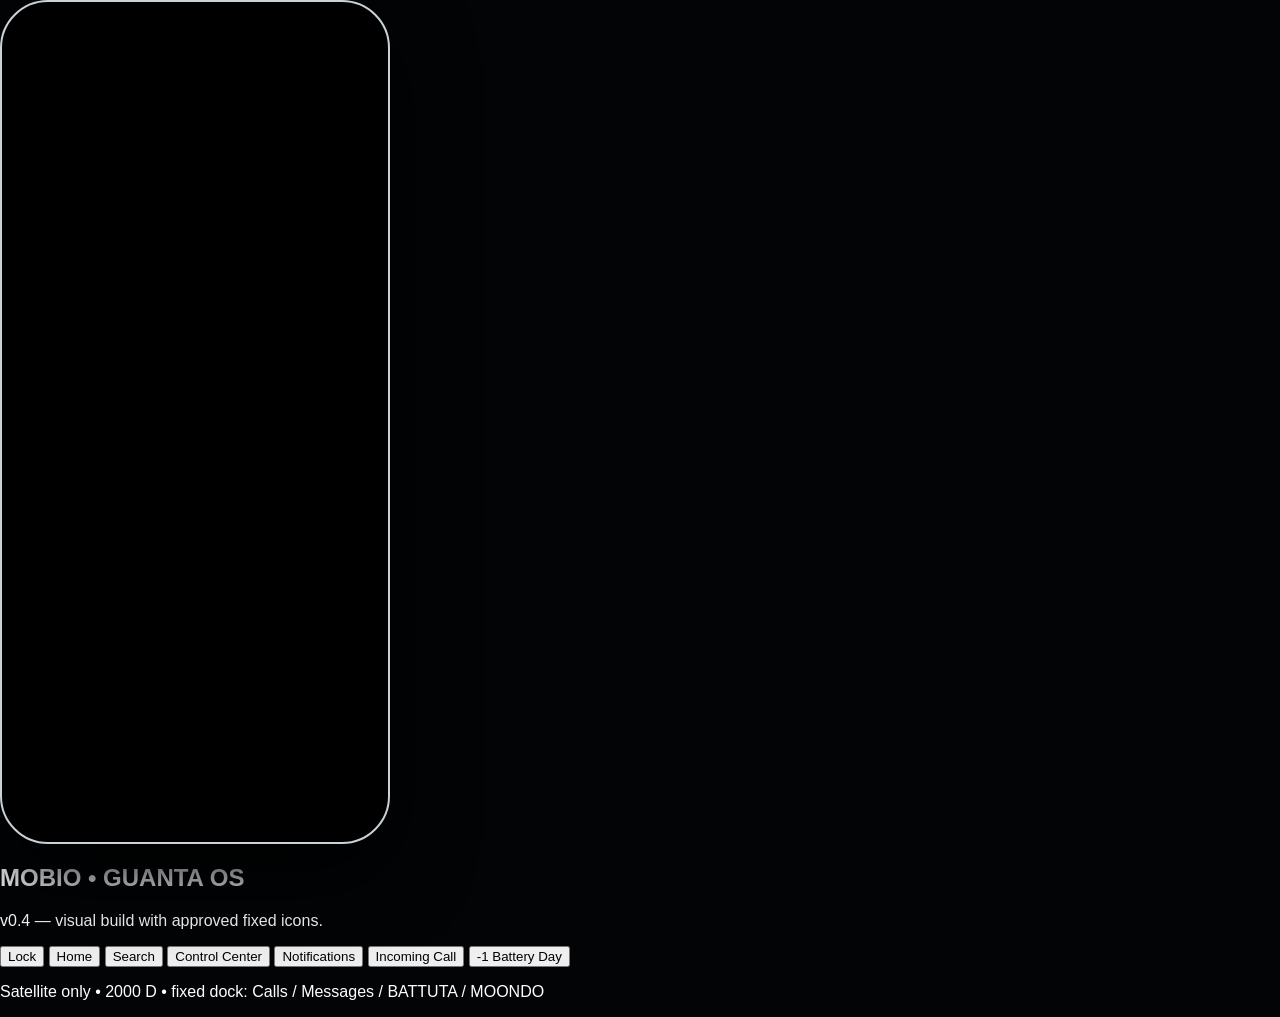
==== index.html @ 8e1b7276 "Add files via upload" ====
<!doctype html>
<html lang="en">
<head>
<meta charset="utf-8">
<meta name="viewport" content="width=device-width,initial-scale=1,viewport-fit=cover">
<title>MOBIO • GUANTA OS v0.4</title>
<style>*{box-sizing:border-box;-webkit-tap-highlight-color:transparent}
:root{--line:#394955;--panel:#0b1016;--text:#fff}
body{margin:0;background:#020406;color:var(--text);font-family:Arial,Helvetica,sans-serif;min-height:100vh}
.stage{min-height:100vh;display:flex;align-items:center;justify-content:center;gap:24px;padding:18px;flex-wrap:wrap}
.phone{width:390px;height:844px;position:relative;overflow:hidden;border-radius:48px;background:#000;border:2px solid #cad2d8;box-shadow:0 30px 80px #000}
.screen{position:absolute;inset:0;width:100%;height:100%;object-fit:cover;display:block}
.hit{position:absolute;border:0;background:transparent;z-index:4;cursor:pointer}
.call-overlay{display:none;position:absolute;inset:0;background:rgba(0,0,0,.72);backdrop-filter:blur(14px);z-index:20;align-items:center;justify-content:center;padding:24px}
.call-overlay.show{display:flex}
.call-card{width:100%;border:1px solid var(--line);border-radius:26px;background:#0b1016;padding:24px;text-align:center}
.small{font-size:13px;color:#9faebb}.actions{display:grid;grid-template-columns:1fr 1fr;gap:10px;margin-top:20px}
.actions button,.toolbar button{background:#121a22;color:white;border:1px solid #425461;border-radius:12px;padding:11px;font-weight:700}
.toolbar{width:300px;display:grid;gap:8px;background:#0a0f14;border:1px solid var(--line);padding:16px;border-radius:20px}
@media(max-width:760px){.stage{padding:0;background:#000}.phone{width:min(100vw,390px);height:min(216.41vw,844px);border:0;border-radius:0}.toolbar{width:min(100vw,390px);border-radius:0;border-left:0;border-right:0}.screen{object-fit:fill}}

.icon-grid{display:grid;grid-template-columns:repeat(4,1fr);gap:18px 10px;margin-top:18px}
.icon-app{border:0;background:transparent;color:#fff;display:flex;flex-direction:column;align-items:center;gap:7px;font-size:10px;font-weight:800;cursor:pointer}
.app-icon{width:52px;height:52px;object-fit:cover;border-radius:9px;display:block}
.dock button{display:flex;flex-direction:column;align-items:center;justify-content:center;gap:2px;padding:3px;font-size:9px}
.dock .app-icon{width:44px;height:44px}
.vyrsia-card{margin-top:50px;padding:18px;border:1px solid var(--line);border-radius:20px;background:rgba(9,14,20,.94)}
.vyrsia-card p{color:var(--muted);font-size:13px}.vyrsia-card strong{font-size:13px}
.lockbox{text-align:center;padding-top:190px}.brand{font-size:52px;font-weight:900}.time{font-size:40px;font-weight:900;margin:25px 0}
.app-head{display:flex;align-items:center;gap:14px;margin-bottom:18px}.app-head .app-icon{width:64px;height:64px}
.result{display:flex;align-items:center;gap:12px;width:100%;color:#fff;text-align:left}
.result .app-icon{width:38px;height:38px}
</style>
</head>
<body>
<div class="app-shell">
  <div>
    <div class="phone" id="phone">
      <div class="wallpaper"></div>
      <div class="status"><span id="statusLeft"></span><span id="statusRight"></span></div>
      <main id="content" class="content"></main>
      <div id="dock" class="dock"></div>
      <div id="overlay" class="overlay"></div>
      <div id="toast" class="toast"></div>
    </div>
  </div>
  <aside class="side">
    <h1>MOBIO • GUANTA OS</h1>
    <p>v0.4 — visual build with approved fixed icons.</p>
    <div class="controls">
      <button class="btn" data-nav="lock">Lock</button>
      <button class="btn" data-nav="home">Home</button>
      <button class="btn" data-nav="search">Search</button>
      <button class="btn" data-nav="control">Control Center</button>
      <button class="btn" data-nav="notifications">Notifications</button>
      <button class="btn" id="demoCall">Incoming Call</button>
      <button class="btn" id="batteryTick">-1 Battery Day</button>
    </div>
    <p>Satellite only • 2000 D • fixed dock: Calls / Messages / BATTUTA / MOONDO</p>
  </aside>
</div>
<script>const A={"moondo":"[data-uri]","switcher":"[data-uri]","battuta":"[data-uri]","home":"[data-uri]","camera":"[data-uri]","sendie":"[data-uri]","search":"[data-uri]","control":"[data-uri]","library":"[data-uri]","lock":"[data-uri]","magellan":"[data-uri]","calls":"[data-uri]","settings":"[data-uri]","messages":"[data-uri]","notifications":"[data-uri]","weather":"[data-uri]","album":"[data-uri]"};
let current="lock";
const screen=document.getElementById("screen");
const hs=document.getElementById("hotspots");
const overlay=document.getElementById("callOverlay");

function addHit(x,y,w,h,fn,label){
 const b=document.createElement("button");b.className="hit";b.style.left=x+"px";b.style.top=y+"px";
 b.style.width=w+"px";b.style.height=h+"px";b.setAttribute("aria-label",label||"");b.onclick=fn;hs.appendChild(b);
}
function show(name){
 current=name;screen.src=A[name];hs.innerHTML="";
 if(name==="lock"){
   addHit(35,650,320,160,()=>show("home"),"Unlock");
   addHit(285,0,105,85,()=>show("control"),"Control Center");
   addHit(0,0,105,85,()=>show("notifications"),"Notifications");
 }
 if(name==="home"){
   addHit(35,115,85,105,()=>show("settings"),"Contacts");
   addHit(125,115,85,105,()=>show("magellan"),"MAGELLAN");
   addHit(215,115,85,105,()=>show("sendie"),"SENDIE");
   addHit(300,115,80,105,()=>show("album"),"ALBUM");
   addHit(35,225,85,105,()=>show("weather"),"WEATHER");
   addHit(125,225,85,105,()=>show("camera"),"CAMERA");
   addHit(215,225,85,105,()=>show("settings"),"SETTINGS");
   addHit(35,720,75,95,()=>show("calls"),"Calls");
   addHit(115,720,75,95,()=>show("messages"),"Messages");
   addHit(195,720,75,95,()=>show("battuta"),"BATTUTA");
   addHit(275,720,80,95,()=>show("moondo"),"MOONDO");
   addHit(285,0,105,85,()=>show("control"),"Control Center");
   addHit(0,0,105,85,()=>show("notifications"),"Notifications");
 }
 if(["search","control","notifications","switcher","calls","messages","battuta","moondo","sendie","magellan","weather","album","camera","settings"].includes(name)){
   addHit(0,790,390,54,()=>show("home"),"Home");
 }
}
document.querySelectorAll("[data-go]").forEach(b=>b.onclick=()=>show(b.dataset.go));
document.getElementById("demoCall").onclick=()=>overlay.classList.add("show");
document.getElementById("decline").onclick=()=>overlay.classList.remove("show");
document.getElementById("accept").onclick=()=>overlay.classList.remove("show");

let sx=0,sy=0;
document.getElementById("phone").addEventListener("pointerdown",e=>{sx=e.clientX;sy=e.clientY});
document.getElementById("phone").addEventListener("pointerup",e=>{
 const dx=e.clientX-sx,dy=e.clientY-sy;
 if(sy<80&&dy>70){show(sx>195?"control":"notifications");return}
 if(dy<-90){show("home");return}
 if(sx<35&&dx>90){show("home");return}
});
show("lock");
</script>
</body></html>
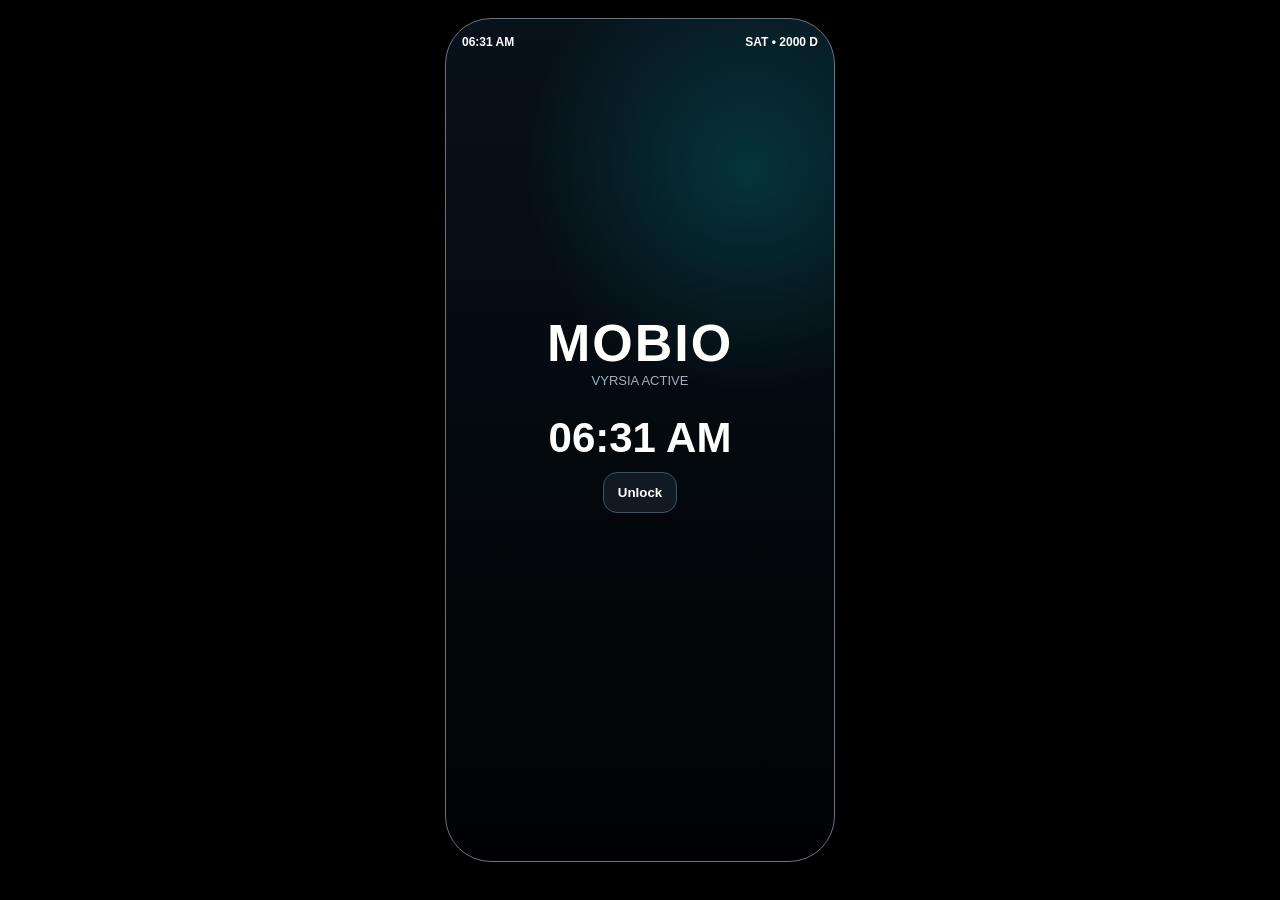
==== commit 9fabb15f: "Add files via upload" ====
--- a/index.html
+++ b/index.html
@@ -2,112 +2,274 @@
 <html lang="en">
 <head>
 <meta charset="utf-8">
-<meta name="viewport" content="width=device-width,initial-scale=1,viewport-fit=cover">
-<title>MOBIO • GUANTA OS v0.4</title>
-<style>*{box-sizing:border-box;-webkit-tap-highlight-color:transparent}
-:root{--line:#394955;--panel:#0b1016;--text:#fff}
-body{margin:0;background:#020406;color:var(--text);font-family:Arial,Helvetica,sans-serif;min-height:100vh}
-.stage{min-height:100vh;display:flex;align-items:center;justify-content:center;gap:24px;padding:18px;flex-wrap:wrap}
-.phone{width:390px;height:844px;position:relative;overflow:hidden;border-radius:48px;background:#000;border:2px solid #cad2d8;box-shadow:0 30px 80px #000}
-.screen{position:absolute;inset:0;width:100%;height:100%;object-fit:cover;display:block}
-.hit{position:absolute;border:0;background:transparent;z-index:4;cursor:pointer}
-.call-overlay{display:none;position:absolute;inset:0;background:rgba(0,0,0,.72);backdrop-filter:blur(14px);z-index:20;align-items:center;justify-content:center;padding:24px}
-.call-overlay.show{display:flex}
-.call-card{width:100%;border:1px solid var(--line);border-radius:26px;background:#0b1016;padding:24px;text-align:center}
-.small{font-size:13px;color:#9faebb}.actions{display:grid;grid-template-columns:1fr 1fr;gap:10px;margin-top:20px}
-.actions button,.toolbar button{background:#121a22;color:white;border:1px solid #425461;border-radius:12px;padding:11px;font-weight:700}
-.toolbar{width:300px;display:grid;gap:8px;background:#0a0f14;border:1px solid var(--line);padding:16px;border-radius:20px}
-@media(max-width:760px){.stage{padding:0;background:#000}.phone{width:min(100vw,390px);height:min(216.41vw,844px);border:0;border-radius:0}.toolbar{width:min(100vw,390px);border-radius:0;border-left:0;border-right:0}.screen{object-fit:fill}}
-
-.icon-grid{display:grid;grid-template-columns:repeat(4,1fr);gap:18px 10px;margin-top:18px}
-.icon-app{border:0;background:transparent;color:#fff;display:flex;flex-direction:column;align-items:center;gap:7px;font-size:10px;font-weight:800;cursor:pointer}
-.app-icon{width:52px;height:52px;object-fit:cover;border-radius:9px;display:block}
-.dock button{display:flex;flex-direction:column;align-items:center;justify-content:center;gap:2px;padding:3px;font-size:9px}
-.dock .app-icon{width:44px;height:44px}
-.vyrsia-card{margin-top:50px;padding:18px;border:1px solid var(--line);border-radius:20px;background:rgba(9,14,20,.94)}
-.vyrsia-card p{color:var(--muted);font-size:13px}.vyrsia-card strong{font-size:13px}
-.lockbox{text-align:center;padding-top:190px}.brand{font-size:52px;font-weight:900}.time{font-size:40px;font-weight:900;margin:25px 0}
-.app-head{display:flex;align-items:center;gap:14px;margin-bottom:18px}.app-head .app-icon{width:64px;height:64px}
-.result{display:flex;align-items:center;gap:12px;width:100%;color:#fff;text-align:left}
-.result .app-icon{width:38px;height:38px}
+<meta name="viewport" content="width=device-width, initial-scale=1, viewport-fit=cover">
+<title>MOBIO • GUANTA OS v0.4.1</title>
+<style>
+:root {
+  --bg:#03070b;
+  --panel:rgba(10,15,21,.90);
+  --line:#334652;
+  --text:#fff;
+  --muted:#9fb1bd;
+  --accent:#00dceb;
+}
+* { box-sizing:border-box; -webkit-tap-highlight-color:transparent; }
+html,body { margin:0; min-height:100%; background:#000; color:var(--text); font-family:Arial,Helvetica,sans-serif; }
+body { display:flex; justify-content:center; align-items:flex-start; padding:18px; }
+
+.phone {
+  width:390px;
+  height:844px;
+  max-width:100vw;
+  position:relative;
+  overflow:hidden;
+  border-radius:46px;
+  border:1px solid #657581;
+  background:
+    radial-gradient(circle at 78% 18%, rgba(0,220,235,.18), transparent 30%),
+    linear-gradient(180deg,#08121a 0%,#03070b 62%,#010203 100%);
+  box-shadow:0 26px 70px rgba(0,0,0,.68);
+}
+.status {
+  position:absolute; z-index:10; top:0; left:0; right:0; height:46px;
+  display:flex; align-items:center; justify-content:space-between;
+  padding:0 16px; font-size:12px; font-weight:800;
+}
+.content {
+  position:absolute; z-index:2; top:46px; left:0; right:0; bottom:92px;
+  overflow:auto; padding:18px 18px 26px;
+}
+.header h1 { margin:0; font-size:26px; }
+.header p { margin:6px 0 18px; color:var(--muted); font-size:13px; }
+.grid {
+  display:grid; grid-template-columns:repeat(4,1fr); gap:20px 10px; align-items:start;
+}
+.app {
+  border:0; background:transparent; color:white; padding:0; cursor:pointer;
+  display:flex; flex-direction:column; align-items:center; gap:7px;
+  font-size:10px; font-weight:700;
+}
+.app img, .appicon {
+  width:56px; height:56px; border-radius:12px; display:block; object-fit:cover;
+  box-shadow:0 5px 16px rgba(0,0,0,.35);
+}
+.vyrsia {
+  margin-top:54px; background:var(--panel); border:1px solid var(--line);
+  border-radius:22px; padding:18px;
+}
+.vyrsia .title { font-size:22px; font-weight:900; }
+.vyrsia p { margin:7px 0; color:var(--muted); font-size:13px; }
+.vyrsia strong { font-size:13px; }
+
+.dock {
+  position:absolute; z-index:9; left:18px; right:18px; bottom:18px; height:70px;
+  display:grid; grid-template-columns:repeat(4,1fr); gap:8px; padding:8px;
+  background:rgba(7,11,15,.92); border:1px solid var(--line); border-radius:22px;
+  backdrop-filter:blur(16px);
+}
+.dock button {
+  border:0; background:transparent; color:white; display:flex; flex-direction:column;
+  align-items:center; justify-content:center; gap:2px; font-size:9px; font-weight:700;
+}
+.dock img { width:44px; height:44px; border-radius:10px; object-fit:cover; }
+
+.card {
+  background:var(--panel); border:1px solid var(--line); border-radius:20px; padding:18px; margin-bottom:14px;
+}
+.titlebar {
+  display:flex; align-items:center; gap:14px; margin-bottom:18px;
+}
+.titlebar img { width:64px; height:64px; border-radius:14px; }
+.titlebar h2 { margin:0; font-size:28px; }
+.note { color:var(--muted); font-size:13px; line-height:1.45; }
+.btn {
+  border:1px solid #40525f; background:#111922; color:white; border-radius:14px;
+  padding:12px 14px; font-weight:800; cursor:pointer;
+}
+.full { width:100%; }
+
+.search {
+  width:100%; border:1px solid var(--line); background:#0b1219; color:white;
+  border-radius:14px; padding:13px 14px; font-size:15px; outline:none;
+}
+.results { margin-top:12px; }
+.result {
+  width:100%; display:flex; align-items:center; gap:12px; padding:10px 12px;
+  border:1px solid var(--line); background:var(--panel); color:white; border-radius:14px; margin-bottom:8px;
+}
+.result img { width:38px; height:38px; border-radius:9px; }
+
+.overlay {
+  display:none; position:absolute; z-index:30; inset:0; background:rgba(0,0,0,.72);
+  backdrop-filter:blur(16px); align-items:center; justify-content:center; padding:24px;
+}
+.overlay.show { display:flex; }
+.callbox {
+  width:100%; background:#0a1016; border:1px solid var(--line); border-radius:26px; padding:24px; text-align:center;
+}
+.callbox h3 { font-size:28px; margin:10px 0 6px; }
+.actions { display:grid; grid-template-columns:1fr 1fr; gap:10px; margin-top:20px; }
+
+.lock {
+  height:100%; display:flex; align-items:center; justify-content:center; text-align:center;
+}
+.lock .brand { font-size:52px; font-weight:900; letter-spacing:2px; }
+.lock .clock { font-size:42px; font-weight:900; margin:26px 0 10px; }
+.lock .sub { color:var(--muted); font-size:13px; margin-bottom:20px; }
+
+@media (max-width:430px) {
+  body { padding:0; }
+  .phone { width:100vw; height:100vh; border-radius:0; border:0; }
+}
 </style>
 </head>
 <body>
-<div class="app-shell">
-  <div>
-    <div class="phone" id="phone">
-      <div class="wallpaper"></div>
-      <div class="status"><span id="statusLeft"></span><span id="statusRight"></span></div>
-      <main id="content" class="content"></main>
-      <div id="dock" class="dock"></div>
-      <div id="overlay" class="overlay"></div>
-      <div id="toast" class="toast"></div>
+<div class="phone" id="phone">
+  <div class="status"><span id="time"></span><span id="sys">SAT • 2000 D</span></div>
+  <main class="content" id="content"></main>
+  <div class="dock" id="dock"></div>
+  <div class="overlay" id="overlay"></div>
+</div>
+
+<script>
+const ICONS={"Contacts":"[data-uri]","MAGELLAN":"[data-uri]","SENDIE":"[data-uri]","ALBUM":"[data-uri]","WEATHER":"[data-uri]","CAMERA":"[data-uri]","Settings":"[data-uri]","Calls":"[data-uri]","Messages":"[data-uri]","BATTUTA":"[data-uri]","MOONDO":"[data-uri]"};
+
+const state={
+  screen:'lock',
+  batteryDays:2000,
+  quiet:false,
+  flashlight:false,
+  notifications:[
+    {app:'Messages',title:'New message',body:'GUANTA OS test notification'},
+    {app:'MOONDO',title:'Page ready',body:'MOONDO finished loading a page'},
+    {app:'WEATHER',title:'Forecast updated',body:'Weather data refreshed'}
+  ]
+};
+
+const topApps=['Contacts','MAGELLAN','SENDIE','ALBUM','WEATHER','CAMERA','Settings'];
+const dockApps=['Calls','Messages','BATTUTA','MOONDO'];
+
+const content=document.getElementById('content');
+const dock=document.getElementById('dock');
+const overlay=document.getElementById('overlay');
+const timeEl=document.getElementById('time');
+const sysEl=document.getElementById('sys');
+const phone=document.getElementById('phone');
+
+function tickStatus(){
+  const d=new Date();
+  timeEl.textContent=d.toLocaleTimeString([],{hour:'2-digit',minute:'2-digit'});
+  sysEl.textContent=`SAT • ${state.batteryDays} D`;
+}
+function icon(name,cls='appicon') {
+  return ICONS[name] ? `<img class="${cls}" src="${ICONS[name]}" alt="${name}">` : '';
+}
+function renderDock() {
+  dock.style.display='grid';
+  dock.innerHTML=dockApps.map(a=>`<button data-dock="${a}">${icon(a)}<span>${a}</span></button>`).join('');
+  dock.querySelectorAll('[data-dock]').forEach(b=>b.onclick=()=>openApp(b.dataset.dock));
+}
+function renderLock() {
+  state.screen='lock';
+  dock.style.display='none';
+  content.innerHTML=`<div class="lock">
+    <div>
+      <div class="brand">MOBIO</div>
+      <div class="sub">VYRSIA ACTIVE</div>
+      <div class="clock">${new Date().toLocaleTimeString([],{hour:'2-digit',minute:'2-digit'})}</div>
+      <button class="btn" id="unlock">Unlock</button>
     </div>
+  </div>`;
+  document.getElementById('unlock').onclick=renderHome;
+}
+function renderHome() {
+  state.screen='home';
+  content.innerHTML=`<div class="header">
+    <h1>GUANTA OS</h1>
+    <p>VYRSIA • Satellite link active</p>
   </div>
-  <aside class="side">
-    <h1>MOBIO • GUANTA OS</h1>
-    <p>v0.4 — visual build with approved fixed icons.</p>
-    <div class="controls">
-      <button class="btn" data-nav="lock">Lock</button>
-      <button class="btn" data-nav="home">Home</button>
-      <button class="btn" data-nav="search">Search</button>
-      <button class="btn" data-nav="control">Control Center</button>
-      <button class="btn" data-nav="notifications">Notifications</button>
-      <button class="btn" id="demoCall">Incoming Call</button>
-      <button class="btn" id="batteryTick">-1 Battery Day</button>
-    </div>
-    <p>Satellite only • 2000 D • fixed dock: Calls / Messages / BATTUTA / MOONDO</p>
-  </aside>
-</div>
-<script>const A={"moondo":"[data-uri]","switcher":"[data-uri]","battuta":"[data-uri]","home":"[data-uri]","camera":"[data-uri]","sendie":"[data-uri]","search":"[data-uri]","control":"[data-uri]","library":"[data-uri]","lock":"[data-uri]","magellan":"[data-uri]","calls":"[data-uri]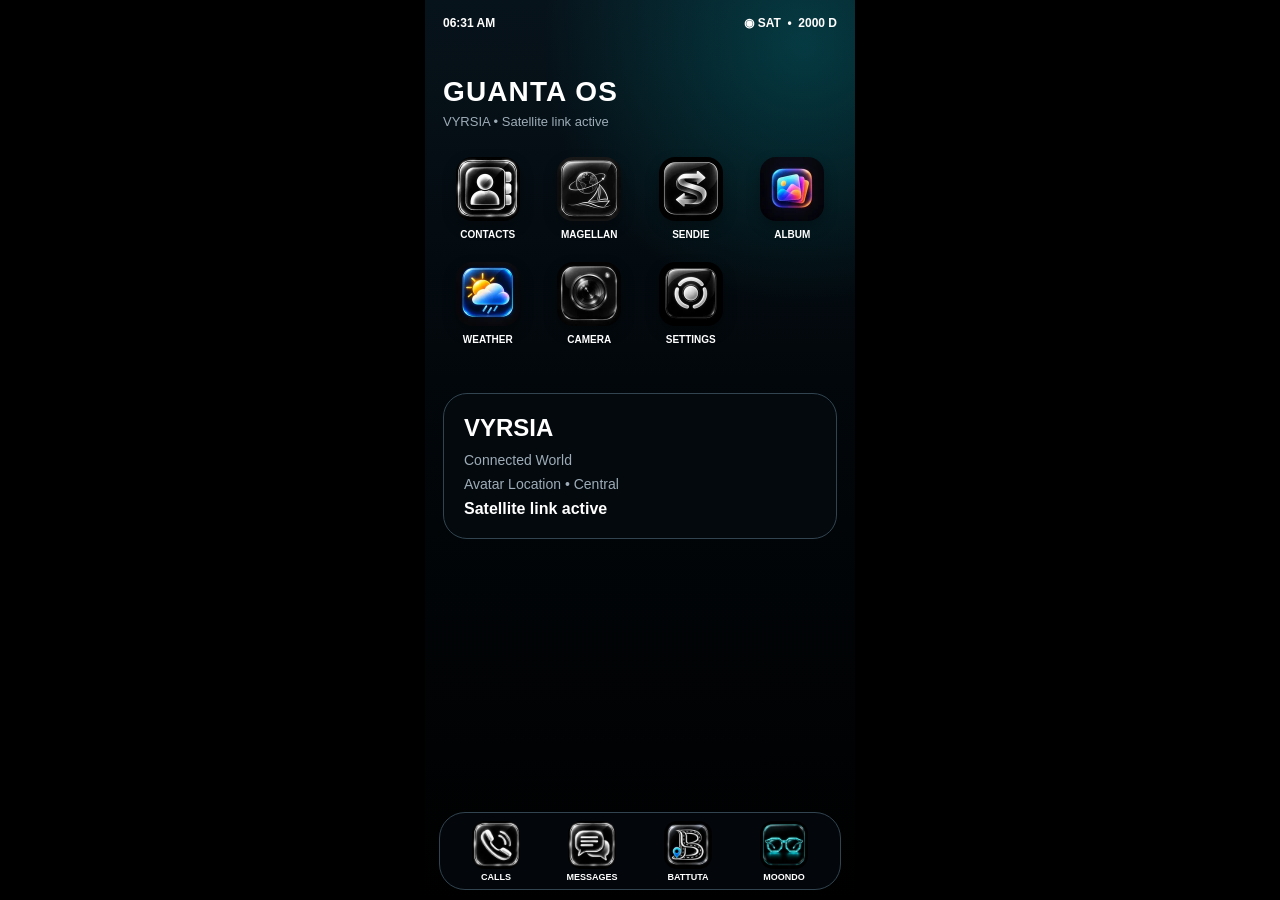
==== commit 5c1974b5: "Add files via upload" ====
--- a/index.html
+++ b/index.html
@@ -2,274 +2,93 @@
 <html lang="en">
 <head>
 <meta charset="utf-8">
-<meta name="viewport" content="width=device-width, initial-scale=1, viewport-fit=cover">
-<title>MOBIO • GUANTA OS v0.4.1</title>
+<meta name="viewport" content="width=device-width,initial-scale=1,viewport-fit=cover">
+<title>MOBIO • GUANTA OS v0.5</title>
 <style>
-:root {
-  --bg:#03070b;
-  --panel:rgba(10,15,21,.90);
-  --line:#334652;
-  --text:#fff;
-  --muted:#9fb1bd;
-  --accent:#00dceb;
-}
-* { box-sizing:border-box; -webkit-tap-highlight-color:transparent; }
-html,body { margin:0; min-height:100%; background:#000; color:var(--text); font-family:Arial,Helvetica,sans-serif; }
-body { display:flex; justify-content:center; align-items:flex-start; padding:18px; }
-
-.phone {
-  width:390px;
-  height:844px;
-  max-width:100vw;
-  position:relative;
-  overflow:hidden;
-  border-radius:46px;
-  border:1px solid #657581;
-  background:
-    radial-gradient(circle at 78% 18%, rgba(0,220,235,.18), transparent 30%),
-    linear-gradient(180deg,#08121a 0%,#03070b 62%,#010203 100%);
-  box-shadow:0 26px 70px rgba(0,0,0,.68);
-}
-.status {
-  position:absolute; z-index:10; top:0; left:0; right:0; height:46px;
-  display:flex; align-items:center; justify-content:space-between;
-  padding:0 16px; font-size:12px; font-weight:800;
-}
-.content {
-  position:absolute; z-index:2; top:46px; left:0; right:0; bottom:92px;
-  overflow:auto; padding:18px 18px 26px;
-}
-.header h1 { margin:0; font-size:26px; }
-.header p { margin:6px 0 18px; color:var(--muted); font-size:13px; }
-.grid {
-  display:grid; grid-template-columns:repeat(4,1fr); gap:20px 10px; align-items:start;
-}
-.app {
-  border:0; background:transparent; color:white; padding:0; cursor:pointer;
-  display:flex; flex-direction:column; align-items:center; gap:7px;
-  font-size:10px; font-weight:700;
-}
-.app img, .appicon {
-  width:56px; height:56px; border-radius:12px; display:block; object-fit:cover;
-  box-shadow:0 5px 16px rgba(0,0,0,.35);
-}
-.vyrsia {
-  margin-top:54px; background:var(--panel); border:1px solid var(--line);
-  border-radius:22px; padding:18px;
-}
-.vyrsia .title { font-size:22px; font-weight:900; }
-.vyrsia p { margin:7px 0; color:var(--muted); font-size:13px; }
-.vyrsia strong { font-size:13px; }
-
-.dock {
-  position:absolute; z-index:9; left:18px; right:18px; bottom:18px; height:70px;
-  display:grid; grid-template-columns:repeat(4,1fr); gap:8px; padding:8px;
-  background:rgba(7,11,15,.92); border:1px solid var(--line); border-radius:22px;
-  backdrop-filter:blur(16px);
-}
-.dock button {
-  border:0; background:transparent; color:white; display:flex; flex-direction:column;
-  align-items:center; justify-content:center; gap:2px; font-size:9px; font-weight:700;
-}
-.dock img { width:44px; height:44px; border-radius:10px; object-fit:cover; }
-
-.card {
-  background:var(--panel); border:1px solid var(--line); border-radius:20px; padding:18px; margin-bottom:14px;
-}
-.titlebar {
-  display:flex; align-items:center; gap:14px; margin-bottom:18px;
-}
-.titlebar img { width:64px; height:64px; border-radius:14px; }
-.titlebar h2 { margin:0; font-size:28px; }
-.note { color:var(--muted); font-size:13px; line-height:1.45; }
-.btn {
-  border:1px solid #40525f; background:#111922; color:white; border-radius:14px;
-  padding:12px 14px; font-weight:800; cursor:pointer;
-}
-.full { width:100%; }
-
-.search {
-  width:100%; border:1px solid var(--line); background:#0b1219; color:white;
-  border-radius:14px; padding:13px 14px; font-size:15px; outline:none;
-}
-.results { margin-top:12px; }
-.result {
-  width:100%; display:flex; align-items:center; gap:12px; padding:10px 12px;
-  border:1px solid var(--line); background:var(--panel); color:white; border-radius:14px; margin-bottom:8px;
-}
-.result img { width:38px; height:38px; border-radius:9px; }
-
-.overlay {
-  display:none; position:absolute; z-index:30; inset:0; background:rgba(0,0,0,.72);
-  backdrop-filter:blur(16px); align-items:center; justify-content:center; padding:24px;
-}
-.overlay.show { display:flex; }
-.callbox {
-  width:100%; background:#0a1016; border:1px solid var(--line); border-radius:26px; padding:24px; text-align:center;
-}
-.callbox h3 { font-size:28px; margin:10px 0 6px; }
-.actions { display:grid; grid-template-columns:1fr 1fr; gap:10px; margin-top:20px; }
-
-.lock {
-  height:100%; display:flex; align-items:center; justify-content:center; text-align:center;
-}
-.lock .brand { font-size:52px; font-weight:900; letter-spacing:2px; }
-.lock .clock { font-size:42px; font-weight:900; margin:26px 0 10px; }
-.lock .sub { color:var(--muted); font-size:13px; margin-bottom:20px; }
-
-@media (max-width:430px) {
-  body { padding:0; }
-  .phone { width:100vw; height:100vh; border-radius:0; border:0; }
-}
+:root{--bg:#03070a;--panel:#081019;--line:#314450;--muted:#9dacb7;--cyan:#12d9e7}
+*{box-sizing:border-box;-webkit-tap-highlight-color:transparent}
+html,body{margin:0;background:#000;color:#fff;font-family:Arial,Helvetica,sans-serif;min-height:100%}
+body{display:flex;justify-content:center;align-items:flex-start;padding:0}
+.phone{position:relative;width:100vw;max-width:430px;min-height:100vh;background:
+radial-gradient(circle at 88% 5%,rgba(0,220,230,.20),transparent 28%),
+linear-gradient(180deg,#07131b 0%,#02070b 42%,#000 100%);overflow:hidden}
+.status{height:46px;display:flex;align-items:center;justify-content:space-between;padding:0 18px;font-size:12px;font-weight:800}
+.page{padding:16px 18px 112px;min-height:calc(100vh - 46px)}
+h1{font-size:28px;letter-spacing:.04em;margin:14px 0 6px} .sub{color:var(--muted);font-size:13px}
+.grid{display:grid;grid-template-columns:repeat(4,1fr);gap:22px 12px;margin-top:28px}
+.app{border:0;background:transparent;color:#fff;padding:0;display:flex;flex-direction:column;align-items:center;gap:8px;font-weight:800;font-size:10px}
+.icon{width:64px;height:64px;border-radius:16px;overflow:hidden;display:block;box-shadow:0 6px 14px rgba(0,0,0,.28)}
+.icon img{width:100%;height:100%;display:block;object-fit:cover}
+.card{margin-top:48px;border:1px solid var(--line);background:rgba(5,10,15,.82);border-radius:24px;padding:20px}
+.card h2{margin:0 0 10px;font-size:24px} .card p{color:var(--muted);margin:8px 0;font-size:14px}
+.dock{position:fixed;left:50%;transform:translateX(-50%);bottom:10px;width:calc(min(430px,100vw) - 28px);height:78px;border:1px solid var(--line);border-radius:26px;background:rgba(4,8,12,.94);backdrop-filter:blur(18px);display:grid;grid-template-columns:repeat(4,1fr);padding:7px 8px;z-index:20}
+.dock button{border:0;background:transparent;color:#fff;font-size:9px;font-weight:700;display:flex;flex-direction:column;align-items:center;justify-content:center;gap:3px}
+.dock .icon{width:48px;height:48px;border-radius:13px;box-shadow:none}
+.appview{padding-top:10px} .apphead{display:flex;align-items:center;gap:14px;margin-bottom:18px} .apphead .icon{width:70px;height:70px;border-radius:18px}
+.panel{border:1px solid var(--line);border-radius:22px;background:rgba(5,10,15,.88);padding:18px;margin-top:12px}
+.btn{width:100%;padding:13px;border-radius:14px;border:1px solid #425765;background:#101820;color:#fff;font-weight:800;margin-top:12px}
+.search{width:100%;padding:13px 14px;border-radius:14px;border:1px solid var(--line);background:#0a1218;color:#fff;font-size:15px;margin-top:18px}
+.result{width:100%;display:flex;align-items:center;gap:12px;border:1px solid var(--line);background:#091017;color:#fff;border-radius:15px;padding:10px;margin-top:8px}
+.result .icon{width:40px;height:40px;border-radius:10px}
+.overlay{display:none;position:fixed;inset:0;z-index:40;background:rgba(0,0,0,.72);backdrop-filter:blur(15px);align-items:center;justify-content:center;padding:24px}
+.overlay.show{display:flex} .call{width:min(360px,100%);background:#081018;border:1px solid var(--line);border-radius:26px;padding:24px;text-align:center}
+.actions{display:grid;grid-template-columns:1fr 1fr;gap:10px;margin-top:20px} .actions button{padding:14px;border-radius:14px;border:1px solid #40515c;background:#111820;color:#fff;font-weight:800}
 </style>
 </head>
 <body>
 <div class="phone" id="phone">
-  <div class="status"><span id="time"></span><span id="sys">SAT • 2000 D</span></div>
-  <main class="content" id="content"></main>
-  <div class="dock" id="dock"></div>
-  <div class="overlay" id="overlay"></div>
+  <div class="status"><span id="time"></span><span>◉ SAT&nbsp;&nbsp;•&nbsp;&nbsp;2000 D</span></div>
+  <main class="page" id="page"></main>
 </div>
+<div class="dock" id="dock"></div>
+<div class="overlay" id="overlay"></div>
 
 <script>
-const ICONS={"Contacts":"[data-uri]","MAGELLAN":"[data-uri]","SENDIE":"[data-uri]","ALBUM":"[data-uri]","WEATHER":"[data-uri]","CAMERA":"[data-uri]","Settings":"[data-uri]","Calls":"[data-uri]","Messages":"[data-uri]","BATTUTA":"[data-uri]","MOONDO":"[data-uri]"};
+const ICONS={"BATTUTA":"[data-uri]","MAGELLAN":"[data-uri]","SENDIE":"[data-uri]","ALBUM":"[data-uri]","WEATHER":"[data-uri]","CAMERA":"[data-uri]","SETTINGS":"[data-uri]","MOONDO":"[data-uri]","CALLS":"[data-uri]","MESSAGES":"[data-uri]","CONTACTS":"[data-uri]"};
+const apps=['CONTACTS','MAGELLAN','SENDIE','ALBUM','WEATHER','CAMERA','SETTINGS'];
+const dockApps=['CALLS','MESSAGES','BATTUTA','MOONDO'];
+const page=document.getElementById('page'), dock=document.getElementById('dock'), overlay=document.getElementById('overlay');
 
-const state={
-  screen:'lock',
-  batteryDays:2000,
-  quiet:false,
-  flashlight:false,
-  notifications:[
-    {app:'Messages',title:'New message',body:'GUANTA OS test notification'},
-    {app:'MOONDO',title:'Page ready',body:'MOONDO finished loading a page'},
-    {app:'WEATHER',title:'Forecast updated',body:'Weather data refreshed'}
-  ]
-};
-
-const topApps=['Contacts','MAGELLAN','SENDIE','ALBUM','WEATHER','CAMERA','Settings'];
-const dockApps=['Calls','Messages','BATTUTA','MOONDO'];
-
-const content=document.getElementById('content');
-const dock=document.getElementById('dock');
-const overlay=document.getElementById('overlay');
-const timeEl=document.getElementById('time');
-const sysEl=document.getElementById('sys');
-const phone=document.getElementById('phone');
-
-function tickStatus(){
-  const d=new Date();
-  timeEl.textContent=d.toLocaleTimeString([],{hour:'2-digit',minute:'2-digit'});
-  sysEl.textContent=`SAT • ${state.batteryDays} D`;
+function now(){document.getElementById('time').textContent=new Date().toLocaleTimeString([],{hour:'2-digit',minute:'2-digit'})}
+function icon(n){return `<span class="icon"><img src="${ICONS[n]}" alt="${n}"></span>`}
+function renderDock(){
+  dock.innerHTML=dockApps.map(n=>`<button data-d="${n}">${icon(n)}<span>${n}</span></button>`).join('');
+  dock.querySelectorAll('[data-d]').forEach(b=>b.onclick=()=>openApp(b.dataset.d));
 }
-function icon(name,cls='appicon') {
-  return ICONS[name] ? `<img class="${cls}" src="${ICONS[name]}" alt="${name}">` : '';
-}
-function renderDock() {
-  dock.style.display='grid';
-  dock.innerHTML=dockApps.map(a=>`<button data-dock="${a}">${icon(a)}<span>${a}</span></button>`).join('');
-  dock.querySelectorAll('[data-dock]').forEach(b=>b.onclick=()=>openApp(b.dataset.dock));
-}
-function renderLock() {
-  state.screen='lock';
-  dock.style.display='none';
-  content.innerHTML=`<div class="lock">
-    <div>
-      <div class="brand">MOBIO</div>
-      <div class="sub">VYRSIA ACTIVE</div>
-      <div class="clock">${new Date().toLocaleTimeString([],{hour:'2-digit',minute:'2-digit'})}</div>
-      <button class="btn" id="unlock">Unlock</button>
-    </div>
-  </div>`;
-  document.getElementById('unlock').onclick=renderHome;
-}
-function renderHome() {
-  state.screen='home';
-  content.innerHTML=`<div class="header">
-    <h1>GUANTA OS</h1>
-    <p>VYRSIA • Satellite link active</p>
-  </div>
-  <div class="grid">
-    ${topApps.map(a=>`<button class="app" data-app="${a}">${icon(a)}<span>${a.toUpperCase()}</span></button>`).join('')}
-  </div>
-  <div class="vyrsia">
-    <div class="title">VYRSIA</div>
-    <p>Connected World</p>
-    <p>Avatar Location • Central</p>
-    <strong>Satellite link active</strong>
-  </div>`;
-  renderDock();
-  content.querySelectorAll('[data-app]').forEach(b=>b.onclick=()=>openApp(b.dataset.app));
-}
-function openApp(name) {
-  state.screen='app:'+name;
-  content.innerHTML=`<div class="titlebar">${icon(name)}<div><h2>${name}</h2><div class="note">GUANTA OS</div></div></div>
-  <div class="card">
-    <b>${name}</b>
-    <p class="note">Visual module using the approved GUANTA OS icon identity.</p>
-    <button class="btn full" id="homeBtn">Home</button>
-  </div>`;
-  renderDock();
-  document.getElementById('homeBtn').onclick=renderHome;
-}
-function renderControl() {
-  state.screen='control';
-  content.innerHTML=`<div class="header"><h1>Control Center</h1><p>Satellite only • ${state.batteryDays} D</p></div>
-  <div class="card"><b>Satellite Connected</b><p class="note">Direct Satellite</p></div>
-  <div class="card"><b>Quite Mode</b><p class="note">${state.quiet?'On':'Off'}</p><button class="btn" id="quiet">Toggle</button></div>
-  <div class="card"><b>Flashlight</b><p class="note">${state.flashlight?'On':'Off'}</p><button class="btn" id="flash">Toggle</button></div>`;
-  renderDock();
-  document.getElementById('quiet').onclick=()=>{state.quiet=!state.quiet;renderControl();};
-  document.getElementById('flash').onclick=()=>{state.flashlight=!state.flashlight;renderControl();};
-}
-function renderNotifications() {
-  state.screen='notifications';
-  content.innerHTML=`<div class="header"><h1>Notifications</h1><p>GUANTA OS</p></div>`+
-  state.notifications.map(n=>`<div class="card"><b>${n.app}</b><p>${n.title}</p><p class="note">${n.body}</p></div>`).join('');
+function home(){
+  page.innerHTML=`<h1>GUANTA OS</h1><div class="sub">VYRSIA • Satellite link active</div>
+  <div class="grid">${apps.map(n=>`<button class="app" data-a="${n}">${icon(n)}<span>${n}</span></button>`).join('')}</div>
+  <div class="card"><h2>VYRSIA</h2><p>Connected World</p><p>Avatar Location • Central</p><strong>Satellite link active</strong></div>`;
+  page.querySelectorAll('[data-a]').forEach(b=>b.onclick=()=>openApp(b.dataset.a));
   renderDock();
 }
-function renderSearch() {
-  state.screen='search';
-  content.innerHTML=`<div class="header"><h1>Search</h1><p>GUANTA OS</p></div>
-  <input id="q" class="search" placeholder="Search apps">
-  <div class="results" id="results"></div>`;
+function openApp(n){
+  let body='';
+  if(n==='SENDIE') body='<b>Wallet</b><p>Balance and transfer interface using VYRSYON (VSN).</p><button class="btn">TOP UP</button>';
+  else if(n==='MAGELLAN') body='<b>Travel</b><p>Flights • Hotels • Discovery</p><button class="btn">Search flights ✈</button>';
+  else if(n==='WEATHER') body='<b>Weather</b><p>VYRSIA local forecast based on avatar location.</p>';
+  else if(n==='ALBUM') body='<b>ALBUM</b><p>Photos and media library.</p>';
+  else if(n==='CAMERA') body='<b>CAMERA</b><p>Camera interface module.</p>';
+  else if(n==='SETTINGS') body='<b>SETTINGS</b><p>Satellite • Sound & Haptics • Privacy • Accessibility • Power</p>';
+  else if(n==='BATTUTA') body='<b>BATTUTA</b><p>Maps and navigation.</p>';
+  else if(n==='MOONDO') body='<b>MOONDO</b><p>Private GUANTA OS browser.</p><input class="search" placeholder="Search the web">';
+  else if(n==='CALLS') body='<b>Calls</b><p>Recent calls and satellite voice.</p><button class="btn" id="incoming">Demo Incoming Call</button>';
+  else if(n==='MESSAGES') body='<b>Messages</b><p>Conversations and satellite messaging.</p>';
+  else if(n==='CONTACTS') body='<b>Contacts</b><p>People and address book.</p>';
+  page.innerHTML=`<div class="appview"><div class="apphead">${icon(n)}<div><h1 style="margin:0">${n}</h1><div class="sub">GUANTA OS</div></div></div><div class="panel">${body}<button class="btn" id="home">Home</button></div></div>`;
   renderDock();
-  const q=document.getElementById('q'), r=document.getElementById('results');
-  const all=[...topApps,...dockApps];
-  const draw=()=>{
-    const s=q.value.toLowerCase();
-    r.innerHTML=all.filter(a=>a.toLowerCase().includes(s)).map(a=>`<button class="result" data-r="${a}">${icon(a)}<span>${a}</span></button>`).join('');
-    r.querySelectorAll('[data-r]').forEach(b=>b.onclick=()=>openApp(b.dataset.r));
-  };
-  q.oninput=draw; draw();
+  document.getElementById('home').onclick=home;
+  const incoming=document.getElementById('incoming'); if(incoming) incoming.onclick=incomingCall;
 }
-
-function incomingCall() {
-  overlay.innerHTML=`<div class="callbox"><div class="note">Incoming physical-phone call</div><h3>Incoming Call</h3><div class="note">VYRSIA remains active</div>
-  <div class="actions"><button class="btn" id="decline">Decline</button><button class="btn" id="accept">Accept</button></div></div>`;
+function incomingCall(){
+  overlay.innerHTML=`<div class="call"><div class="sub">Incoming physical-phone call</div><h2>Incoming Call</h2><div class="sub">VYRSIA remains active</div><div class="actions"><button id="decline">Decline</button><button id="accept">Accept</button></div></div>`;
   overlay.classList.add('show');
   document.getElementById('decline').onclick=()=>overlay.classList.remove('show');
   document.getElementById('accept').onclick=()=>overlay.classList.remove('show');
 }
-
-let sx=0, sy=0;
-phone.addEventListener('pointerdown',e=>{sx=e.clientX;sy=e.clientY;});
-phone.addEventListener('pointerup',e=>{
-  const dx=e.clientX-sx, dy=e.clientY-sy;
-  if (sy<80 && dy>70) { sx>phone.clientWidth/2 ? renderControl() : renderNotifications(); return; }
-  if (dy<-90) { renderHome(); return; }
-  if (sx<35 && dx>90) { renderHome(); }
-});
-
-document.addEventListener('keydown',e=>{
-  if(e.key==='/' && state.screen!=='search'){ e.preventDefault(); renderSearch(); }
-  if(e.key==='Escape') renderHome();
-  if(e.key==='c') incomingCall();
-});
-
-renderLock();
-tickStatus();
-setInterval(tickStatus,30000);
-window.GUANTA={renderHome,renderLock,renderControl,renderNotifications,renderSearch,incomingCall,state};
+let sx=0,sy=0; document.getElementById('phone').addEventListener('pointerdown',e=>{sx=e.clientX;sy=e.clientY});
+document.getElementById('phone').addEventListener('pointerup',e=>{if(e.clientY-sy<-100) home();});
+now();setInterval(now,30000);home();
 </script>
 </body>
-</html>
+</html>
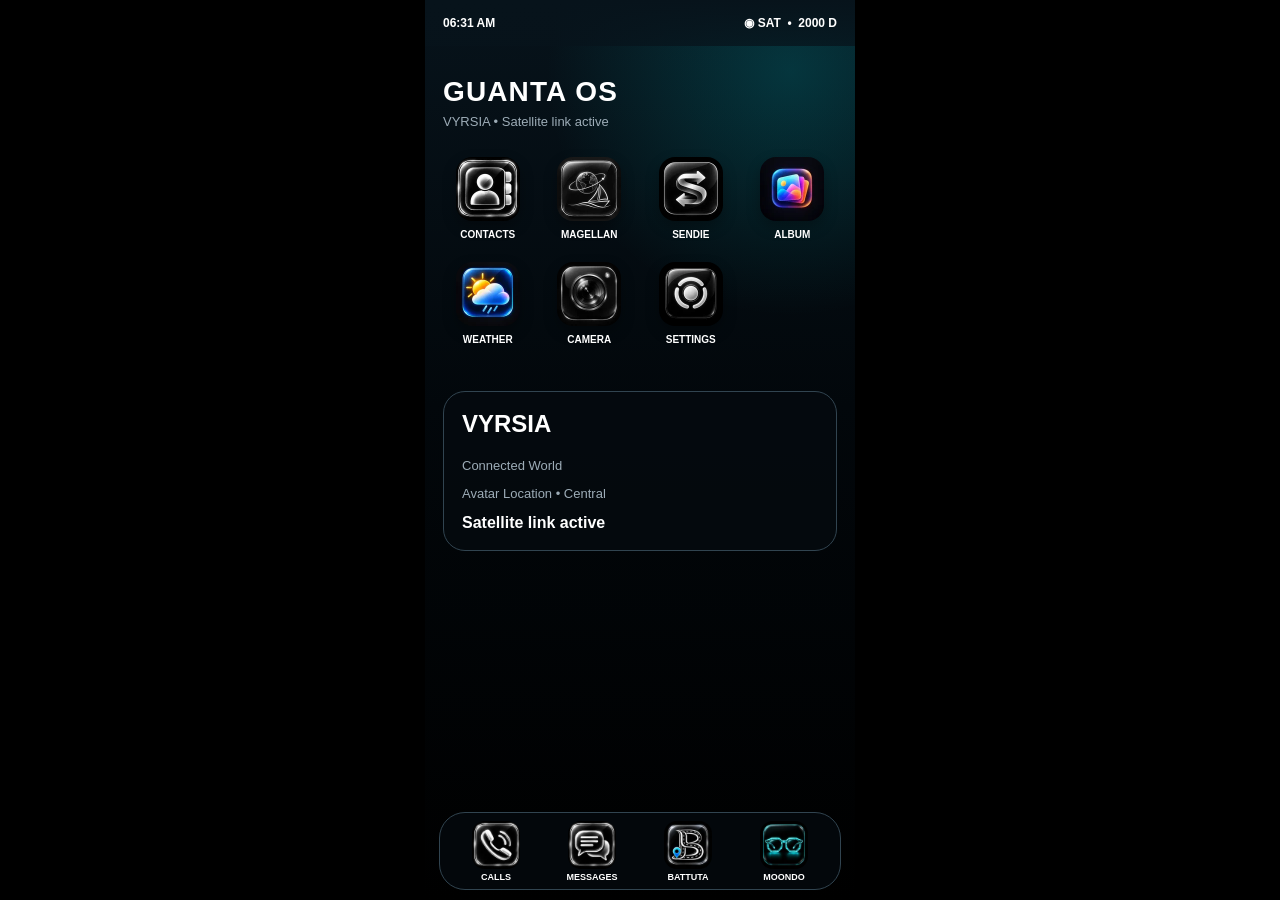
==== commit 42c12124: "Add files via upload" ====
--- a/index.html
+++ b/index.html
@@ -3,91 +3,169 @@
 <head>
 <meta charset="utf-8">
 <meta name="viewport" content="width=device-width,initial-scale=1,viewport-fit=cover">
-<title>MOBIO • GUANTA OS v0.5</title>
+<title>MOBIO • GUANTA OS v0.6</title>
 <style>
-:root{--bg:#03070a;--panel:#081019;--line:#314450;--muted:#9dacb7;--cyan:#12d9e7}
+:root{--bg:#03070a;--panel:#081019;--line:#314450;--muted:#9dacb7;--cyan:#15dce8;--danger:#ff5a63;--ok:#37d67a}
 *{box-sizing:border-box;-webkit-tap-highlight-color:transparent}
 html,body{margin:0;background:#000;color:#fff;font-family:Arial,Helvetica,sans-serif;min-height:100%}
-body{display:flex;justify-content:center;align-items:flex-start;padding:0}
+body{display:flex;justify-content:center}
 .phone{position:relative;width:100vw;max-width:430px;min-height:100vh;background:
-radial-gradient(circle at 88% 5%,rgba(0,220,230,.20),transparent 28%),
-linear-gradient(180deg,#07131b 0%,#02070b 42%,#000 100%);overflow:hidden}
-.status{height:46px;display:flex;align-items:center;justify-content:space-between;padding:0 18px;font-size:12px;font-weight:800}
-.page{padding:16px 18px 112px;min-height:calc(100vh - 46px)}
-h1{font-size:28px;letter-spacing:.04em;margin:14px 0 6px} .sub{color:var(--muted);font-size:13px}
+radial-gradient(circle at 85% 8%,rgba(0,220,230,.18),transparent 27%),
+linear-gradient(180deg,#07131b 0%,#02070b 45%,#000 100%);overflow:hidden}
+.status{height:46px;display:flex;align-items:center;justify-content:space-between;padding:0 18px;font-size:12px;font-weight:800;position:sticky;top:0;z-index:15;background:linear-gradient(#07131b,rgba(7,19,27,.75))}
+.page{padding:16px 18px 110px;min-height:calc(100vh - 46px)}
+h1{font-size:28px;letter-spacing:.04em;margin:14px 0 6px}h2,h3{margin-top:0}
+.sub,.muted{color:var(--muted);font-size:13px}
 .grid{display:grid;grid-template-columns:repeat(4,1fr);gap:22px 12px;margin-top:28px}
 .app{border:0;background:transparent;color:#fff;padding:0;display:flex;flex-direction:column;align-items:center;gap:8px;font-weight:800;font-size:10px}
 .icon{width:64px;height:64px;border-radius:16px;overflow:hidden;display:block;box-shadow:0 6px 14px rgba(0,0,0,.28)}
 .icon img{width:100%;height:100%;display:block;object-fit:cover}
-.card{margin-top:48px;border:1px solid var(--line);background:rgba(5,10,15,.82);border-radius:24px;padding:20px}
-.card h2{margin:0 0 10px;font-size:24px} .card p{color:var(--muted);margin:8px 0;font-size:14px}
+.card,.panel{border:1px solid var(--line);background:rgba(5,10,15,.84);border-radius:22px;padding:18px;margin-top:14px}
+.hero{margin-top:46px}
+.row{display:flex;align-items:center;justify-content:space-between;gap:12px}
+.stack{display:grid;gap:10px}
+.two{display:grid;grid-template-columns:1fr 1fr;gap:10px}
+.btn{width:100%;padding:13px;border-radius:14px;border:1px solid #425765;background:#101820;color:#fff;font-weight:800}
+.btn.cyan{border-color:#137784;background:#08282f} .btn.danger{border-color:#6e3437;background:#2a1114}
+.input{width:100%;padding:13px 14px;border-radius:14px;border:1px solid var(--line);background:#0a1218;color:#fff;font-size:15px}
 .dock{position:fixed;left:50%;transform:translateX(-50%);bottom:10px;width:calc(min(430px,100vw) - 28px);height:78px;border:1px solid var(--line);border-radius:26px;background:rgba(4,8,12,.94);backdrop-filter:blur(18px);display:grid;grid-template-columns:repeat(4,1fr);padding:7px 8px;z-index:20}
 .dock button{border:0;background:transparent;color:#fff;font-size:9px;font-weight:700;display:flex;flex-direction:column;align-items:center;justify-content:center;gap:3px}
 .dock .icon{width:48px;height:48px;border-radius:13px;box-shadow:none}
-.appview{padding-top:10px} .apphead{display:flex;align-items:center;gap:14px;margin-bottom:18px} .apphead .icon{width:70px;height:70px;border-radius:18px}
-.panel{border:1px solid var(--line);border-radius:22px;background:rgba(5,10,15,.88);padding:18px;margin-top:12px}
-.btn{width:100%;padding:13px;border-radius:14px;border:1px solid #425765;background:#101820;color:#fff;font-weight:800;margin-top:12px}
-.search{width:100%;padding:13px 14px;border-radius:14px;border:1px solid var(--line);background:#0a1218;color:#fff;font-size:15px;margin-top:18px}
-.result{width:100%;display:flex;align-items:center;gap:12px;border:1px solid var(--line);background:#091017;color:#fff;border-radius:15px;padding:10px;margin-top:8px}
-.result .icon{width:40px;height:40px;border-radius:10px}
+.apphead{display:flex;align-items:center;gap:14px;margin-bottom:18px} .apphead .icon{width:70px;height:70px;border-radius:18px}
+.tabbar{display:flex;gap:8px;overflow:auto;margin:10px 0 14px} .tab{white-space:nowrap;border:1px solid var(--line);background:#0c141b;color:#fff;border-radius:999px;padding:9px 12px;font-size:12px}
+.list{display:grid;gap:9px} .listitem{border:1px solid var(--line);border-radius:16px;background:#081017;padding:12px}
+.kpi{font-size:28px;font-weight:900} .tiny{font-size:11px;color:var(--muted)}
+.balance{font-size:34px;font-weight:900;margin:8px 0}
+.map{height:250px;border-radius:20px;border:1px solid var(--line);background:
+linear-gradient(90deg,rgba(255,255,255,.05) 1px,transparent 1px),
+linear-gradient(rgba(255,255,255,.05) 1px,transparent 1px),
+radial-gradient(circle at 42% 53%,#0dd8e7 0 5px,transparent 6px),
+linear-gradient(135deg,#07141a,#0a1c22);background-size:34px 34px,34px 34px,auto,auto;position:relative}
+.map:after{content:"Route";position:absolute;left:20%;top:42%;width:58%;height:4px;background:#0dd8e7;transform:rotate(-12deg);border-radius:4px;box-shadow:0 0 12px #0dd8e7}
+.browserbar{display:flex;gap:8px} .browserbar input{flex:1}
+.weatherNow{font-size:56px;font-weight:900} .forecast{display:grid;grid-template-columns:repeat(4,1fr);gap:8px}
+.tile{text-align:center;border:1px solid var(--line);border-radius:15px;padding:10px;background:#081017}
+.photos{display:grid;grid-template-columns:repeat(3,1fr);gap:7px} .photo{aspect-ratio:1;border-radius:13px;background:linear-gradient(135deg,#17313c,#391c45,#112e47);border:1px solid var(--line)}
+.cameraView{height:380px;border-radius:22px;border:1px solid var(--line);background:radial-gradient(circle at center,#1a252b 0 15%,#080d11 40%,#000 70%);display:flex;align-items:center;justify-content:center}
+.shutter{width:74px;height:74px;border-radius:50%;border:7px solid #fff;background:#111}
+.switch{width:46px;height:26px;border-radius:999px;background:#1b2a33;position:relative;border:1px solid var(--line)} .switch.on{background:#0f5962} .switch:after{content:"";position:absolute;width:20px;height:20px;top:2px;left:3px;border-radius:50%;background:#fff} .switch.on:after{left:21px}
 .overlay{display:none;position:fixed;inset:0;z-index:40;background:rgba(0,0,0,.72);backdrop-filter:blur(15px);align-items:center;justify-content:center;padding:24px}
 .overlay.show{display:flex} .call{width:min(360px,100%);background:#081018;border:1px solid var(--line);border-radius:26px;padding:24px;text-align:center}
-.actions{display:grid;grid-template-columns:1fr 1fr;gap:10px;margin-top:20px} .actions button{padding:14px;border-radius:14px;border:1px solid #40515c;background:#111820;color:#fff;font-weight:800}
+.actions{display:grid;grid-template-columns:1fr 1fr;gap:10px;margin-top:20px}
+.sheet{position:fixed;left:50%;transform:translateX(-50%);bottom:96px;width:calc(min(430px,100vw) - 28px);background:#071018;border:1px solid var(--line);border-radius:24px;padding:16px;z-index:25;display:none}
+.sheet.show{display:block}
 </style>
 </head>
 <body>
 <div class="phone" id="phone">
-  <div class="status"><span id="time"></span><span>◉ SAT&nbsp;&nbsp;•&nbsp;&nbsp;2000 D</span></div>
+  <div class="status"><span id="time"></span><span>◉ SAT&nbsp;&nbsp;•&nbsp;&nbsp;<span id="days">2000</span> D</span></div>
   <main class="page" id="page"></main>
 </div>
 <div class="dock" id="dock"></div>
 <div class="overlay" id="overlay"></div>
+<div class="sheet" id="sheet"></div>
 
 <script>
 const ICONS={"BATTUTA":"[data-uri]","MAGELLAN":"[data-uri]","SENDIE":"[data-uri]","ALBUM":"[data-uri]","WEATHER":"[data-uri]","CAMERA":"[data-uri]","SETTINGS":"[data-uri]","MOONDO":"[data-uri]","CALLS":"[data-uri]","MESSAGES":"[data-uri]","CONTACTS":"[data-uri]"};
-const apps=['CONTACTS','MAGELLAN','SENDIE','ALBUM','WEATHER','CAMERA','SETTINGS'];
+const topApps=['CONTACTS','MAGELLAN','SENDIE','ALBUM','WEATHER','CAMERA','SETTINGS'];
 const dockApps=['CALLS','MESSAGES','BATTUTA','MOONDO'];
-const page=document.getElementById('page'), dock=document.getElementById('dock'), overlay=document.getElementById('overlay');
-
-function now(){document.getElementById('time').textContent=new Date().toLocaleTimeString([],{hour:'2-digit',minute:'2-digit'})}
+const state={batteryDays:2000,quiet:false,flashlight:false,sendieBalance:12840,lang:'EN'};
+const page=document.getElementById('page'), dock=document.getElementById('dock'), overlay=document.getElementById('overlay'), sheet=document.getElementById('sheet');
+function now(){document.getElementById('time').textContent=new Date().toLocaleTimeString([],{hour:'2-digit',minute:'2-digit'});document.getElementById('days').textContent=state.batteryDays}
 function icon(n){return `<span class="icon"><img src="${ICONS[n]}" alt="${n}"></span>`}
-function renderDock(){
-  dock.innerHTML=dockApps.map(n=>`<button data-d="${n}">${icon(n)}<span>${n}</span></button>`).join('');
-  dock.querySelectorAll('[data-d]').forEach(b=>b.onclick=()=>openApp(b.dataset.d));
-}
+function renderDock(){dock.innerHTML=dockApps.map(n=>`<button data-d="${n}">${icon(n)}<span>${n}</span></button>`).join('');dock.querySelectorAll('[data-d]').forEach(b=>b.onclick=()=>openApp(b.dataset.d));}
+function appHead(n,desc='GUANTA OS'){return `<div class="apphead">${icon(n)}<div><h1 style="margin:0">${n}</h1><div class="sub">${desc}</div></div></div>`}
 function home(){
-  page.innerHTML=`<h1>GUANTA OS</h1><div class="sub">VYRSIA • Satellite link active</div>
-  <div class="grid">${apps.map(n=>`<button class="app" data-a="${n}">${icon(n)}<span>${n}</span></button>`).join('')}</div>
-  <div class="card"><h2>VYRSIA</h2><p>Connected World</p><p>Avatar Location • Central</p><strong>Satellite link active</strong></div>`;
-  page.querySelectorAll('[data-a]').forEach(b=>b.onclick=()=>openApp(b.dataset.a));
-  renderDock();
+ page.innerHTML=`<h1>GUANTA OS</h1><div class="sub">VYRSIA • Satellite link active</div>
+ <div class="grid">${topApps.map(n=>`<button class="app" data-a="${n}">${icon(n)}<span>${n}</span></button>`).join('')}</div>
+ <div class="card hero"><h2>VYRSIA</h2><p class="muted">Connected World</p><p class="muted">Avatar Location • Central</p><strong>Satellite link active</strong></div>`;
+ page.querySelectorAll('[data-a]').forEach(b=>b.onclick=()=>openApp(b.dataset.a)); renderDock();
 }
 function openApp(n){
-  let body='';
-  if(n==='SENDIE') body='<b>Wallet</b><p>Balance and transfer interface using VYRSYON (VSN).</p><button class="btn">TOP UP</button>';
-  else if(n==='MAGELLAN') body='<b>Travel</b><p>Flights • Hotels • Discovery</p><button class="btn">Search flights ✈</button>';
-  else if(n==='WEATHER') body='<b>Weather</b><p>VYRSIA local forecast based on avatar location.</p>';
-  else if(n==='ALBUM') body='<b>ALBUM</b><p>Photos and media library.</p>';
-  else if(n==='CAMERA') body='<b>CAMERA</b><p>Camera interface module.</p>';
-  else if(n==='SETTINGS') body='<b>SETTINGS</b><p>Satellite • Sound & Haptics • Privacy • Accessibility • Power</p>';
-  else if(n==='BATTUTA') body='<b>BATTUTA</b><p>Maps and navigation.</p>';
-  else if(n==='MOONDO') body='<b>MOONDO</b><p>Private GUANTA OS browser.</p><input class="search" placeholder="Search the web">';
-  else if(n==='CALLS') body='<b>Calls</b><p>Recent calls and satellite voice.</p><button class="btn" id="incoming">Demo Incoming Call</button>';
-  else if(n==='MESSAGES') body='<b>Messages</b><p>Conversations and satellite messaging.</p>';
-  else if(n==='CONTACTS') body='<b>Contacts</b><p>People and address book.</p>';
-  page.innerHTML=`<div class="appview"><div class="apphead">${icon(n)}<div><h1 style="margin:0">${n}</h1><div class="sub">GUANTA OS</div></div></div><div class="panel">${body}<button class="btn" id="home">Home</button></div></div>`;
-  renderDock();
-  document.getElementById('home').onclick=home;
-  const incoming=document.getElementById('incoming'); if(incoming) incoming.onclick=incomingCall;
+ if(n==='SENDIE') return sendie();
+ if(n==='MAGELLAN') return magellan();
+ if(n==='BATTUTA') return battuta();
+ if(n==='MOONDO') return moondo();
+ if(n==='WEATHER') return weather();
+ if(n==='ALBUM') return album();
+ if(n==='CAMERA') return camera();
+ if(n==='SETTINGS') return settings();
+ if(n==='CALLS') return calls();
+ if(n==='MESSAGES') return messages();
+ if(n==='CONTACTS') return contacts();
+}
+function sendie(){
+ page.innerHTML=appHead('SENDIE','VYRSYON wallet')+`
+ <div class="panel"><div class="muted">Available balance</div><div class="balance">${state.sendieBalance.toLocaleString()} VSN</div>
+ <div class="two"><button class="btn cyan" id="transfer">TRANSFER</button><button class="btn" id="topup">TOP UP</button></div></div>
+ <div class="panel"><h3>Recent</h3><div class="list"><div class="listitem row"><span>Transfer to Mira</span><b>-250 VSN</b></div><div class="listitem row"><span>Top Up</span><b>+1,000 VSN</b></div></div></div>`;
+ renderDock();
+ document.getElementById('transfer').onclick=()=>{sheet.innerHTML=`<h3>Transfer VYRSYON</h3><input class="input" id="to" placeholder="Recipient"><input class="input" id="amt" style="margin-top:8px" placeholder="Amount"><button class="btn cyan" id="sendNow">Send</button>`;sheet.classList.add('show');document.getElementById('sendNow').onclick=()=>{const a=Number(document.getElementById('amt').value||0);if(a>0&&a<=state.sendieBalance)state.sendieBalance-=a;sheet.classList.remove('show');sendie();}};
+ document.getElementById('topup').onclick=()=>{state.sendieBalance+=500;sendie();};
+}
+function magellan(){
+ page.innerHTML=appHead('MAGELLAN','Flights • Hotels • Discovery')+`
+ <div class="tabbar"><button class="tab">✈ Flights</button><button class="tab">Hotels</button><button class="tab">Discover</button></div>
+ <div class="panel stack"><input class="input" value="Baghdad (BGW)"><input class="input" value="Dubai (DXB)"><div class="two"><input class="input" value="10 Oct"><input class="input" value="1 Traveler"></div><button class="btn cyan">Search flights</button></div>
+ <div class="panel"><h3>Featured</h3><div class="list"><div class="listitem">Dubai • 2h 20m</div><div class="listitem">Istanbul • 3h</div></div></div>`; renderDock();
+}
+function battuta(){
+ page.innerHTML=appHead('BATTUTA','Maps & Navigation')+`
+ <input class="input" placeholder="Where to?"><div class="map" style="margin-top:14px"></div>
+ <div class="panel"><div class="row"><div><b>Destination</b><div class="muted">12 min • 4.8 km</div></div><button class="btn cyan" style="width:auto">START</button></div></div>`; renderDock();
+}
+function moondo(){
+ page.innerHTML=appHead('MOONDO','Private browser')+`
+ <div class="browserbar"><input id="url" class="input" value="https://"><button class="btn" id="go" style="width:auto">GO</button></div>
+ <div class="panel" id="browserPage"><h3>MOONDO</h3><p class="muted">Private browsing through GUANTA OS.</p><div class="list"><div class="listitem">Bookmarks</div><div class="listitem">History</div><div class="listitem">Private Mode</div></div></div>`; renderDock();
+ document.getElementById('go').onclick=()=>{document.getElementById('browserPage').innerHTML='<h3>Page Loaded</h3><p class="muted">'+document.getElementById('url').value+'</p>';}
+}
+function weather(){
+ page.innerHTML=appHead('WEATHER','Avatar location forecast')+`
+ <div class="panel"><div class="muted">VYRSIA • Central</div><div class="weatherNow">31°</div><b>Clear</b><p class="muted">Feels like 33°</p></div>
+ <div class="forecast">${['Now','+1h','+2h','+3h'].map((x,i)=>`<div class="tile"><b>${x}</b><div style="font-size:22px;margin:8px 0">${31-i}°</div><span class="tiny">Clear</span></div>`).join('')}</div>`; renderDock();
+}
+function album(){
+ page.innerHTML=appHead('ALBUM','Photos & Media')+`<div class="photos">${Array.from({length:12},(_,i)=>`<div class="photo" style="filter:hue-rotate(${i*23}deg)"></div>`).join('')}</div>`; renderDock();
+}
+function camera(){
+ page.innerHTML=appHead('CAMERA','Capture')+`<div class="cameraView"><button class="shutter" id="shot"></button></div><div class="two" style="margin-top:12px"><button class="btn">PHOTO</button><button class="btn">VIDEO</button></div>`; renderDock();
+ document.getElementById('shot').onclick=()=>{sheet.innerHTML='<h3>Captured</h3><p class="muted">Saved to ALBUM.</p><button class="btn" id="close">OK</button>';sheet.classList.add('show');document.getElementById('close').onclick=()=>sheet.classList.remove('show');}
+}
+function settings(){
+ page.innerHTML=appHead('SETTINGS','System settings')+`
+ <div class="list">
+ <div class="listitem row"><span>Satellite</span><b>Connected</b></div>
+ <div class="listitem row"><span>Quite Mode</span><button class="switch ${state.quiet?'on':''}" id="quiet"></button></div>
+ <div class="listitem row"><span>Flashlight</span><button class="switch ${state.flashlight?'on':''}" id="flash"></button></div>
+ <div class="listitem row"><span>Battery</span><b>${state.batteryDays} D</b></div>
+ <div class="listitem row"><span>Language</span><button class="btn" style="width:auto" id="lang">${state.lang}</button></div>
+ </div>`; renderDock();
+ document.getElementById('quiet').onclick=()=>{state.quiet=!state.quiet;settings();}
+ document.getElementById('flash').onclick=()=>{state.flashlight=!state.flashlight;settings();}
+ document.getElementById('lang').onclick=()=>{state.lang=state.lang==='EN'?'عربي':'EN';settings();}
+}
+function calls(){
+ page.innerHTML=appHead('CALLS','Satellite voice')+`
+ <div class="list"><div class="listitem row"><span>Ali Riyadh</span><span class="muted">Today</span></div><div class="listitem row"><span>Tayba</span><span class="muted">Yesterday</span></div></div>
+ <button class="btn cyan" id="incoming" style="margin-top:14px">Demo Incoming Call</button>`; renderDock();
+ document.getElementById('incoming').onclick=incomingCall;
+}
+function messages(){
+ page.innerHTML=appHead('MESSAGES','Satellite messaging')+`
+ <div class="list"><div class="listitem"><b>Mira</b><p class="muted">See you soon</p></div><div class="listitem"><b>Eimar</b><p class="muted">Sent from GUANTA OS</p></div></div>
+ <div class="browserbar" style="margin-top:12px"><input class="input" id="msg" placeholder="Message"><button class="btn" style="width:auto">Send</button></div>`; renderDock();
+}
+function contacts(){
+ page.innerHTML=appHead('CONTACTS','People')+`
+ <input class="input" placeholder="Search contacts"><div class="list" style="margin-top:12px"><div class="listitem">Ali Riyadh</div><div class="listitem">Mira</div><div class="listitem">Eimar</div><div class="listitem">Tayba</div></div>`; renderDock();
 }
 function incomingCall(){
-  overlay.innerHTML=`<div class="call"><div class="sub">Incoming physical-phone call</div><h2>Incoming Call</h2><div class="sub">VYRSIA remains active</div><div class="actions"><button id="decline">Decline</button><button id="accept">Accept</button></div></div>`;
-  overlay.classList.add('show');
-  document.getElementById('decline').onclick=()=>overlay.classList.remove('show');
-  document.getElementById('accept').onclick=()=>overlay.classList.remove('show');
+ overlay.innerHTML=`<div class="call"><div class="muted">Incoming physical-phone call</div><h2>Incoming Call</h2><div class="muted">VYRSIA remains active</div><div class="actions"><button id="decline">Decline</button><button id="accept">Accept</button></div></div>`;
+ overlay.classList.add('show');document.getElementById('decline').onclick=()=>overlay.classList.remove('show');document.getElementById('accept').onclick=()=>{overlay.classList.remove('show');sheet.innerHTML='<h3>Call Active</h3><div class="two"><button class="btn">Mute</button><button class="btn">Keypad</button><button class="btn">Speaker</button><button class="btn">Add Call</button></div><button class="btn danger" id="end" style="margin-top:10px">End Call</button>';sheet.classList.add('show');document.getElementById('end').onclick=()=>sheet.classList.remove('show');}
 }
-let sx=0,sy=0; document.getElementById('phone').addEventListener('pointerdown',e=>{sx=e.clientX;sy=e.clientY});
-document.getElementById('phone').addEventListener('pointerup',e=>{if(e.clientY-sy<-100) home();});
+let sx=0,sy=0;document.querySelector('.phone').addEventListener('pointerdown',e=>{sx=e.clientX;sy=e.clientY});document.querySelector('.phone').addEventListener('pointerup',e=>{const dy=e.clientY-sy;if(dy<-110)home();if(sy<70&&dy>90){sheet.innerHTML='<h3>Control Center</h3><div class="list"><div class="listitem row"><span>Satellite</span><b>Connected</b></div><div class="listitem row"><span>2000 D</span><b>Battery</b></div><div class="listitem">QR Code Reader</div><div class="listitem">Calculator</div><div class="listitem">Flashlight</div><div class="listitem">Alarm</div><div class="listitem">Quite Mode</div></div>';sheet.classList.add('show');}});
+document.addEventListener('click',e=>{if(sheet.classList.contains('show')&&!sheet.contains(e.target)&&!e.target.closest('.btn')&&!e.target.closest('.switch')){/* keep intentional sheets stable */}});
 now();setInterval(now,30000);home();
 </script>
 </body>
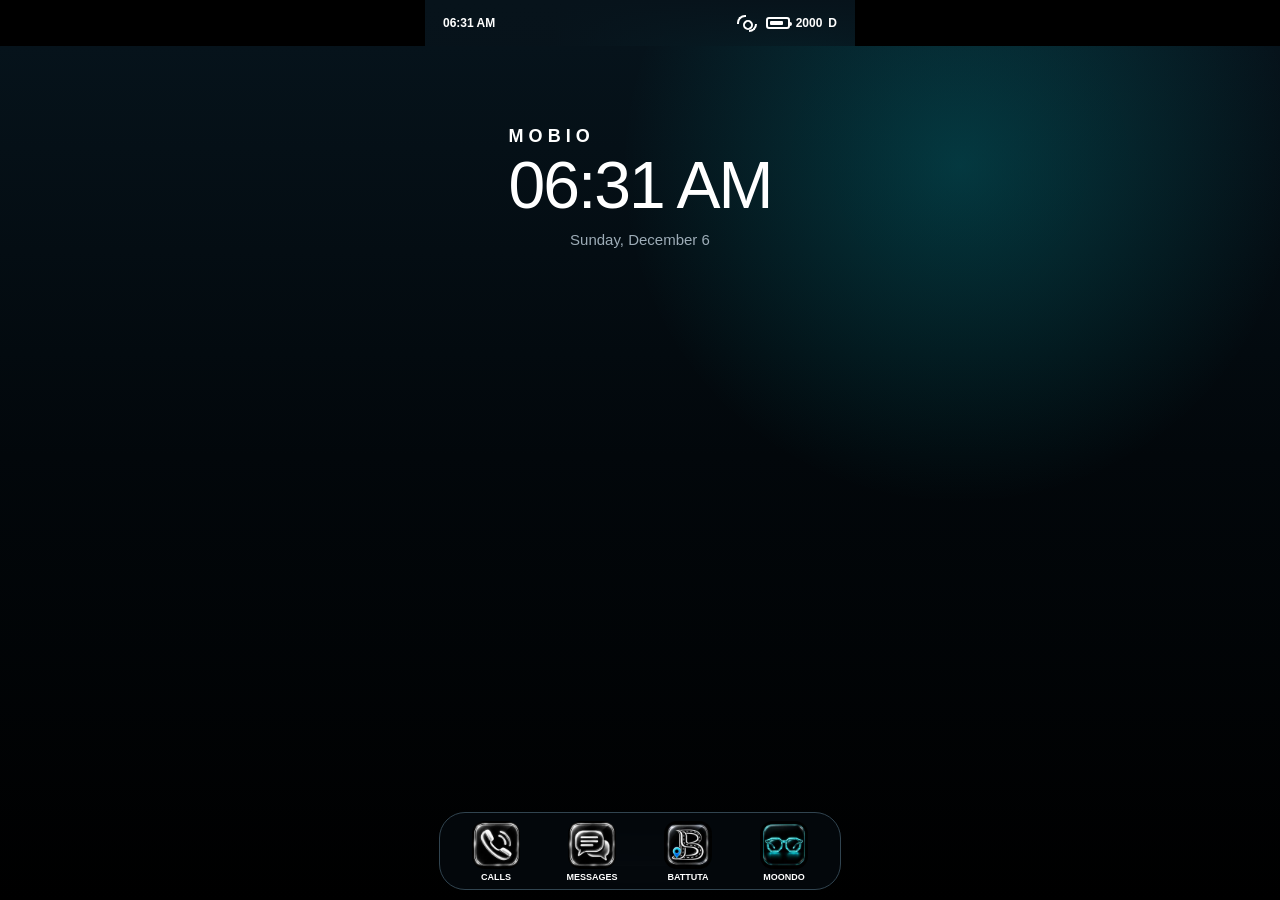
==== commit 2135f9fa: "Add files via upload" ====
--- a/index.html
+++ b/index.html
@@ -54,25 +54,102 @@
 .actions{display:grid;grid-template-columns:1fr 1fr;gap:10px;margin-top:20px}
 .sheet{position:fixed;left:50%;transform:translateX(-50%);bottom:96px;width:calc(min(430px,100vw) - 28px);background:#071018;border:1px solid var(--line);border-radius:24px;padding:16px;z-index:25;display:none}
 .sheet.show{display:block}
+
+.status-right{display:flex;align-items:center;gap:9px}
+.sat-icon{position:relative;width:22px;height:18px;display:inline-block}
+.sat-icon:before{content:"";position:absolute;left:8px;top:6px;width:6px;height:6px;border:2px solid #fff;border-radius:50%;transform:rotate(45deg)}
+.sat-icon:after{content:"";position:absolute;left:2px;top:1px;width:7px;height:7px;border-left:2px solid #fff;border-top:2px solid #fff;border-radius:8px 0 0 0;box-shadow:8px 8px 0 -5px #fff}
+.sat-beam{position:absolute;right:0;bottom:0;width:8px;height:8px;border-right:2px solid #fff;border-bottom:2px solid #fff;border-radius:0 0 9px 0}
+.battery-wrap{display:flex;align-items:center;gap:6px}
+.battery-icon{position:relative;width:24px;height:12px;border:2px solid #fff;border-radius:3px}
+.battery-icon:after{content:"";position:absolute;right:-4px;top:3px;width:2px;height:4px;background:#fff;border-radius:0 2px 2px 0}
+.battery-fill{position:absolute;left:2px;top:2px;bottom:2px;width:68%;background:#fff;border-radius:1px}
+.lock-screen{position:fixed;inset:46px 0 0;z-index:18;background:
+radial-gradient(circle at 75% 14%,rgba(0,220,230,.20),transparent 28%),
+linear-gradient(180deg,#06131b 0%,#02070b 48%,#000 100%);
+display:flex;flex-direction:column;align-items:center;justify-content:space-between;padding:80px 24px 34px}
+.lock-clock{font-size:66px;font-weight:300;letter-spacing:-2px}
+.lock-date{color:var(--muted);font-size:15px;margin-top:8px;text-align:center}
+.lock-brand{font-size:18px;font-weight:800;letter-spacing:.28em}
+.lock-hint{font-size:12px;color:var(--muted);margin-bottom:10px}
+.lock-bar{width:120px;height:5px;border-radius:99px;background:#fff;opacity:.88}
+.pull-panel{position:fixed;z-index:35;left:50%;transform:translateX(-50%) translateY(-115%);top:0;width:min(430px,100vw);min-height:58vh;background:rgba(3,8,12,.96);backdrop-filter:blur(20px);border-bottom:1px solid var(--line);border-radius:0 0 28px 28px;padding:60px 18px 22px;transition:transform .22s ease}
+.pull-panel.show{transform:translateX(-50%) translateY(0)}
+.cc-grid{display:grid;grid-template-columns:repeat(2,1fr);gap:10px;margin-top:16px}
+.cc-tile{border:1px solid var(--line);border-radius:18px;background:#0a1218;padding:16px;min-height:82px;display:flex;flex-direction:column;justify-content:space-between}
+.cc-wide{grid-column:1/-1}
+.slider{width:100%}
+.notif-card{border:1px solid var(--line);border-radius:16px;background:#0a1218;padding:14px;margin-top:10px}
 </style>
 </head>
 <body>
 <div class="phone" id="phone">
-  <div class="status"><span id="time"></span><span>◉ SAT&nbsp;&nbsp;•&nbsp;&nbsp;<span id="days">2000</span> D</span></div>
+  <div class="status"><span id="time"></span><span class="status-right"><span class="sat-icon"><span class="sat-beam"></span></span><span class="battery-wrap"><span class="battery-icon"><span class="battery-fill"></span></span><span id="days">2000</span> D</span></span></div>
   <main class="page" id="page"></main>
 </div>
 <div class="dock" id="dock"></div>
 <div class="overlay" id="overlay"></div>
 <div class="sheet" id="sheet"></div>
+<div class="pull-panel" id="pullPanel"></div>
+<div class="lock-screen" id="lockScreen">
+  <div>
+    <div class="lock-brand">MOBIO</div>
+    <div class="lock-clock" id="lockClock">06:00</div>
+    <div class="lock-date" id="lockDate"></div>
+  </div>
+  <div style="text-align:center">
+    <div class="lock-hint">Swipe up to unlock</div>
+    <div class="lock-bar"></div>
+  </div>
+</div>
 
 <script>
 const ICONS={"BATTUTA":"[data-uri]","MAGELLAN":"[data-uri]","SENDIE":"[data-uri]","ALBUM":"[data-uri]","WEATHER":"[data-uri]","CAMERA":"[data-uri]","SETTINGS":"[data-uri]","MOONDO":"[data-uri]","CALLS":"[data-uri]","MESSAGES":"[data-uri]","CONTACTS":"[data-uri]"};
 const topApps=['CONTACTS','MAGELLAN','SENDIE','ALBUM','WEATHER','CAMERA','SETTINGS'];
 const dockApps=['CALLS','MESSAGES','BATTUTA','MOONDO'];
 const state={batteryDays:2000,quiet:false,flashlight:false,sendieBalance:12840,lang:'EN'};
-const page=document.getElementById('page'), dock=document.getElementById('dock'), overlay=document.getElementById('overlay'), sheet=document.getElementById('sheet');
-function now(){document.getElementById('time').textContent=new Date().toLocaleTimeString([],{hour:'2-digit',minute:'2-digit'});document.getElementById('days').textContent=state.batteryDays}
+const page=document.getElementById('page'), dock=document.getElementById('dock'), overlay=document.getElementById('overlay'), sheet=document.getElementById('sheet'), pullPanel=document.getElementById('pullPanel'), lockScreen=document.getElementById('lockScreen');
+let locked=true;
+function now(){
+ const d=new Date();
+ document.getElementById('time').textContent=d.toLocaleTimeString([],{hour:'2-digit',minute:'2-digit'});
+ document.getElementById('days').textContent=state.batteryDays;
+ document.getElementById('lockClock').textContent=d.toLocaleTimeString([],{hour:'2-digit',minute:'2-digit'});
+ document.getElementById('lockDate').textContent=d.toLocaleDateString([],{weekday:'long',month:'long',day:'numeric'});
+}
 function icon(n){return `<span class="icon"><img src="${ICONS[n]}" alt="${n}"></span>`}
+
+function showControlCenter(){
+ pullPanel.innerHTML=`<h2>Control Center</h2>
+ <div class="sub">Satellite only • ${state.batteryDays} D</div>
+ <div class="cc-grid">
+   <div class="cc-tile"><b>Satellite</b><span class="muted">Connected</span></div>
+   <div class="cc-tile"><b>Battery</b><span>${state.batteryDays} D</span></div>
+   <div class="cc-tile">QR Code Reader</div>
+   <div class="cc-tile">Calculator</div>
+   <div class="cc-tile" id="ccFlash">Flashlight <span>${state.flashlight?'On':'Off'}</span></div>
+   <div class="cc-tile">Alarm</div>
+   <div class="cc-tile cc-wide" id="ccQuiet"><b>Quite Mode</b><span>${state.quiet?'On':'Off'}</span></div>
+   <div class="cc-tile cc-wide"><b>Brightness</b><input class="slider" type="range" min="0" max="100" value="72"></div>
+   <div class="cc-tile cc-wide"><b>Volume</b><input class="slider" type="range" min="0" max="100" value="58"></div>
+ </div>`;
+ pullPanel.classList.add('show');
+ document.getElementById('ccFlash').onclick=()=>{state.flashlight=!state.flashlight;showControlCenter()};
+ document.getElementById('ccQuiet').onclick=()=>{state.quiet=!state.quiet;showControlCenter()};
+}
+function showNotifications(){
+ pullPanel.innerHTML=`<h2>Notifications</h2>
+ <div class="notif-card"><b>CALLS</b><div class="muted">Missed call</div></div>
+ <div class="notif-card"><b>MESSAGES</b><div class="muted">New message</div></div>
+ <div class="notif-card"><b>ALBUM</b><div class="muted">New photo saved</div></div>
+ <div class="notif-card"><b>MOONDO</b><div class="muted">Page ready</div></div>
+ <div class="notif-card"><b>WEATHER</b><div class="muted">Forecast updated</div></div>`;
+ pullPanel.classList.add('show');
+}
+function hidePullPanel(){pullPanel.classList.remove('show')}
+function unlock(){locked=false;lockScreen.style.display='none';}
+function relock(){locked=true;lockScreen.style.display='flex';hidePullPanel();}
+
 function renderDock(){dock.innerHTML=dockApps.map(n=>`<button data-d="${n}">${icon(n)}<span>${n}</span></button>`).join('');dock.querySelectorAll('[data-d]').forEach(b=>b.onclick=()=>openApp(b.dataset.d));}
 function appHead(n,desc='GUANTA OS'){return `<div class="apphead">${icon(n)}<div><h1 style="margin:0">${n}</h1><div class="sub">${desc}</div></div></div>`}
 function home(){
@@ -164,9 +241,25 @@
  overlay.innerHTML=`<div class="call"><div class="muted">Incoming physical-phone call</div><h2>Incoming Call</h2><div class="muted">VYRSIA remains active</div><div class="actions"><button id="decline">Decline</button><button id="accept">Accept</button></div></div>`;
  overlay.classList.add('show');document.getElementById('decline').onclick=()=>overlay.classList.remove('show');document.getElementById('accept').onclick=()=>{overlay.classList.remove('show');sheet.innerHTML='<h3>Call Active</h3><div class="two"><button class="btn">Mute</button><button class="btn">Keypad</button><button class="btn">Speaker</button><button class="btn">Add Call</button></div><button class="btn danger" id="end" style="margin-top:10px">End Call</button>';sheet.classList.add('show');document.getElementById('end').onclick=()=>sheet.classList.remove('show');}
 }
-let sx=0,sy=0;document.querySelector('.phone').addEventListener('pointerdown',e=>{sx=e.clientX;sy=e.clientY});document.querySelector('.phone').addEventListener('pointerup',e=>{const dy=e.clientY-sy;if(dy<-110)home();if(sy<70&&dy>90){sheet.innerHTML='<h3>Control Center</h3><div class="list"><div class="listitem row"><span>Satellite</span><b>Connected</b></div><div class="listitem row"><span>2000 D</span><b>Battery</b></div><div class="listitem">QR Code Reader</div><div class="listitem">Calculator</div><div class="listitem">Flashlight</div><div class="listitem">Alarm</div><div class="listitem">Quite Mode</div></div>';sheet.classList.add('show');}});
+let sx=0,sy=0;
+const ph=document.querySelector('.phone');
+ph.addEventListener('pointerdown',e=>{sx=e.clientX;sy=e.clientY});
+ph.addEventListener('pointerup',e=>{
+ const dx=e.clientX-sx, dy=e.clientY-sy;
+ if(locked){
+   if(dy<-80){unlock();home();}
+   return;
+ }
+ if(sy<70 && dy>80){
+   if(sx>ph.clientWidth/2) showControlCenter();
+   else showNotifications();
+   return;
+ }
+ if(dy<-100 && pullPanel.classList.contains('show')){hidePullPanel();return;}
+ if(dy<-110){home();}
+});
 document.addEventListener('click',e=>{if(sheet.classList.contains('show')&&!sheet.contains(e.target)&&!e.target.closest('.btn')&&!e.target.closest('.switch')){/* keep intentional sheets stable */}});
-now();setInterval(now,30000);home();
+now();setInterval(now,30000);home();relock();
 </script>
 </body>
 </html>
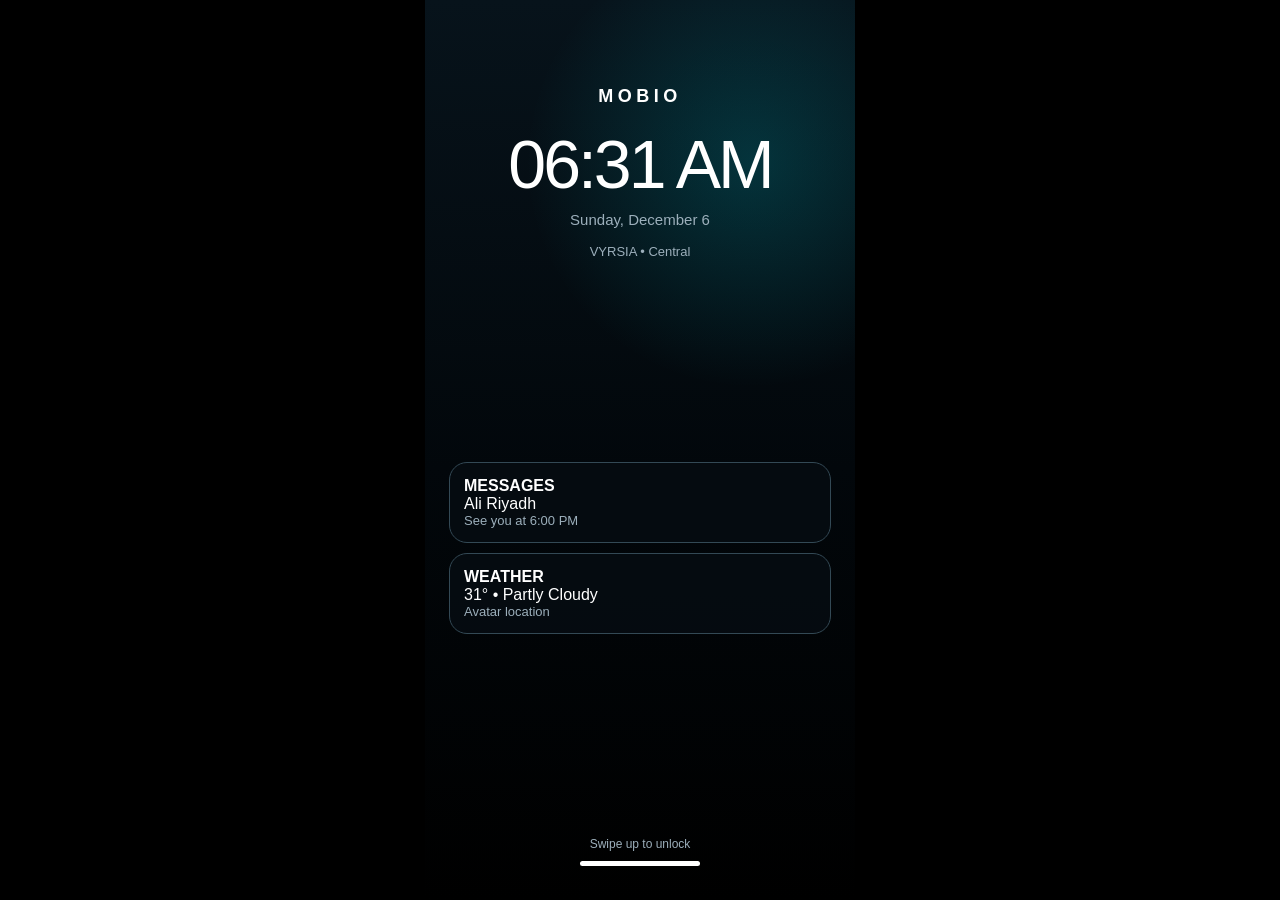
==== commit fc7e664a: "Add files via upload" ====
--- a/index.html
+++ b/index.html
@@ -2,264 +2,92 @@
 <html lang="en">
 <head>
 <meta charset="utf-8">
-<meta name="viewport" content="width=device-width,initial-scale=1,viewport-fit=cover">
-<title>MOBIO • GUANTA OS v0.6</title>
+<meta name="viewport" content="width=device-width,initial-scale=1,viewport-fit=cover,user-scalable=no">
+<meta name="theme-color" content="#02070b">
+<title>MOBIO • GUANTA OS Master</title>
 <style>
-:root{--bg:#03070a;--panel:#081019;--line:#314450;--muted:#9dacb7;--cyan:#15dce8;--danger:#ff5a63;--ok:#37d67a}
+:root{--panel:#071019;--line:#334955;--muted:#9cafbb;--cyan:#11dbe8;--danger:#ff5f68}
 *{box-sizing:border-box;-webkit-tap-highlight-color:transparent}
-html,body{margin:0;background:#000;color:#fff;font-family:Arial,Helvetica,sans-serif;min-height:100%}
+html,body{margin:0;background:#000;color:#fff;font-family:Arial,Helvetica,sans-serif;min-height:100%;overscroll-behavior:none}
 body{display:flex;justify-content:center}
-.phone{position:relative;width:100vw;max-width:430px;min-height:100vh;background:
-radial-gradient(circle at 85% 8%,rgba(0,220,230,.18),transparent 27%),
-linear-gradient(180deg,#07131b 0%,#02070b 45%,#000 100%);overflow:hidden}
-.status{height:46px;display:flex;align-items:center;justify-content:space-between;padding:0 18px;font-size:12px;font-weight:800;position:sticky;top:0;z-index:15;background:linear-gradient(#07131b,rgba(7,19,27,.75))}
-.page{padding:16px 18px 110px;min-height:calc(100vh - 46px)}
-h1{font-size:28px;letter-spacing:.04em;margin:14px 0 6px}h2,h3{margin-top:0}
-.sub,.muted{color:var(--muted);font-size:13px}
-.grid{display:grid;grid-template-columns:repeat(4,1fr);gap:22px 12px;margin-top:28px}
-.app{border:0;background:transparent;color:#fff;padding:0;display:flex;flex-direction:column;align-items:center;gap:8px;font-weight:800;font-size:10px}
-.icon{width:64px;height:64px;border-radius:16px;overflow:hidden;display:block;box-shadow:0 6px 14px rgba(0,0,0,.28)}
-.icon img{width:100%;height:100%;display:block;object-fit:cover}
-.card,.panel{border:1px solid var(--line);background:rgba(5,10,15,.84);border-radius:22px;padding:18px;margin-top:14px}
-.hero{margin-top:46px}
-.row{display:flex;align-items:center;justify-content:space-between;gap:12px}
-.stack{display:grid;gap:10px}
-.two{display:grid;grid-template-columns:1fr 1fr;gap:10px}
-.btn{width:100%;padding:13px;border-radius:14px;border:1px solid #425765;background:#101820;color:#fff;font-weight:800}
-.btn.cyan{border-color:#137784;background:#08282f} .btn.danger{border-color:#6e3437;background:#2a1114}
-.input{width:100%;padding:13px 14px;border-radius:14px;border:1px solid var(--line);background:#0a1218;color:#fff;font-size:15px}
-.dock{position:fixed;left:50%;transform:translateX(-50%);bottom:10px;width:calc(min(430px,100vw) - 28px);height:78px;border:1px solid var(--line);border-radius:26px;background:rgba(4,8,12,.94);backdrop-filter:blur(18px);display:grid;grid-template-columns:repeat(4,1fr);padding:7px 8px;z-index:20}
-.dock button{border:0;background:transparent;color:#fff;font-size:9px;font-weight:700;display:flex;flex-direction:column;align-items:center;justify-content:center;gap:3px}
-.dock .icon{width:48px;height:48px;border-radius:13px;box-shadow:none}
-.apphead{display:flex;align-items:center;gap:14px;margin-bottom:18px} .apphead .icon{width:70px;height:70px;border-radius:18px}
-.tabbar{display:flex;gap:8px;overflow:auto;margin:10px 0 14px} .tab{white-space:nowrap;border:1px solid var(--line);background:#0c141b;color:#fff;border-radius:999px;padding:9px 12px;font-size:12px}
-.list{display:grid;gap:9px} .listitem{border:1px solid var(--line);border-radius:16px;background:#081017;padding:12px}
-.kpi{font-size:28px;font-weight:900} .tiny{font-size:11px;color:var(--muted)}
-.balance{font-size:34px;font-weight:900;margin:8px 0}
-.map{height:250px;border-radius:20px;border:1px solid var(--line);background:
-linear-gradient(90deg,rgba(255,255,255,.05) 1px,transparent 1px),
-linear-gradient(rgba(255,255,255,.05) 1px,transparent 1px),
-radial-gradient(circle at 42% 53%,#0dd8e7 0 5px,transparent 6px),
-linear-gradient(135deg,#07141a,#0a1c22);background-size:34px 34px,34px 34px,auto,auto;position:relative}
-.map:after{content:"Route";position:absolute;left:20%;top:42%;width:58%;height:4px;background:#0dd8e7;transform:rotate(-12deg);border-radius:4px;box-shadow:0 0 12px #0dd8e7}
-.browserbar{display:flex;gap:8px} .browserbar input{flex:1}
-.weatherNow{font-size:56px;font-weight:900} .forecast{display:grid;grid-template-columns:repeat(4,1fr);gap:8px}
-.tile{text-align:center;border:1px solid var(--line);border-radius:15px;padding:10px;background:#081017}
-.photos{display:grid;grid-template-columns:repeat(3,1fr);gap:7px} .photo{aspect-ratio:1;border-radius:13px;background:linear-gradient(135deg,#17313c,#391c45,#112e47);border:1px solid var(--line)}
-.cameraView{height:380px;border-radius:22px;border:1px solid var(--line);background:radial-gradient(circle at center,#1a252b 0 15%,#080d11 40%,#000 70%);display:flex;align-items:center;justify-content:center}
-.shutter{width:74px;height:74px;border-radius:50%;border:7px solid #fff;background:#111}
-.switch{width:46px;height:26px;border-radius:999px;background:#1b2a33;position:relative;border:1px solid var(--line)} .switch.on{background:#0f5962} .switch:after{content:"";position:absolute;width:20px;height:20px;top:2px;left:3px;border-radius:50%;background:#fff} .switch.on:after{left:21px}
-.overlay{display:none;position:fixed;inset:0;z-index:40;background:rgba(0,0,0,.72);backdrop-filter:blur(15px);align-items:center;justify-content:center;padding:24px}
-.overlay.show{display:flex} .call{width:min(360px,100%);background:#081018;border:1px solid var(--line);border-radius:26px;padding:24px;text-align:center}
-.actions{display:grid;grid-template-columns:1fr 1fr;gap:10px;margin-top:20px}
-.sheet{position:fixed;left:50%;transform:translateX(-50%);bottom:96px;width:calc(min(430px,100vw) - 28px);background:#071018;border:1px solid var(--line);border-radius:24px;padding:16px;z-index:25;display:none}
-.sheet.show{display:block}
-
-.status-right{display:flex;align-items:center;gap:9px}
-.sat-icon{position:relative;width:22px;height:18px;display:inline-block}
-.sat-icon:before{content:"";position:absolute;left:8px;top:6px;width:6px;height:6px;border:2px solid #fff;border-radius:50%;transform:rotate(45deg)}
-.sat-icon:after{content:"";position:absolute;left:2px;top:1px;width:7px;height:7px;border-left:2px solid #fff;border-top:2px solid #fff;border-radius:8px 0 0 0;box-shadow:8px 8px 0 -5px #fff}
-.sat-beam{position:absolute;right:0;bottom:0;width:8px;height:8px;border-right:2px solid #fff;border-bottom:2px solid #fff;border-radius:0 0 9px 0}
-.battery-wrap{display:flex;align-items:center;gap:6px}
-.battery-icon{position:relative;width:24px;height:12px;border:2px solid #fff;border-radius:3px}
-.battery-icon:after{content:"";position:absolute;right:-4px;top:3px;width:2px;height:4px;background:#fff;border-radius:0 2px 2px 0}
-.battery-fill{position:absolute;left:2px;top:2px;bottom:2px;width:68%;background:#fff;border-radius:1px}
-.lock-screen{position:fixed;inset:46px 0 0;z-index:18;background:
-radial-gradient(circle at 75% 14%,rgba(0,220,230,.20),transparent 28%),
-linear-gradient(180deg,#06131b 0%,#02070b 48%,#000 100%);
-display:flex;flex-direction:column;align-items:center;justify-content:space-between;padding:80px 24px 34px}
-.lock-clock{font-size:66px;font-weight:300;letter-spacing:-2px}
-.lock-date{color:var(--muted);font-size:15px;margin-top:8px;text-align:center}
-.lock-brand{font-size:18px;font-weight:800;letter-spacing:.28em}
-.lock-hint{font-size:12px;color:var(--muted);margin-bottom:10px}
-.lock-bar{width:120px;height:5px;border-radius:99px;background:#fff;opacity:.88}
-.pull-panel{position:fixed;z-index:35;left:50%;transform:translateX(-50%) translateY(-115%);top:0;width:min(430px,100vw);min-height:58vh;background:rgba(3,8,12,.96);backdrop-filter:blur(20px);border-bottom:1px solid var(--line);border-radius:0 0 28px 28px;padding:60px 18px 22px;transition:transform .22s ease}
-.pull-panel.show{transform:translateX(-50%) translateY(0)}
-.cc-grid{display:grid;grid-template-columns:repeat(2,1fr);gap:10px;margin-top:16px}
-.cc-tile{border:1px solid var(--line);border-radius:18px;background:#0a1218;padding:16px;min-height:82px;display:flex;flex-direction:column;justify-content:space-between}
-.cc-wide{grid-column:1/-1}
-.slider{width:100%}
-.notif-card{border:1px solid var(--line);border-radius:16px;background:#0a1218;padding:14px;margin-top:10px}
-</style>
-</head>
+#device{position:relative;width:min(100vw,430px);height:100dvh;min-height:650px;overflow:hidden;background:radial-gradient(circle at 82% 10%,rgba(0,220,235,.18),transparent 28%),linear-gradient(180deg,#07131b 0%,#02070b 45%,#000 100%)}
+#wallpaper{position:absolute;inset:0;background:radial-gradient(circle at 70% 12%,rgba(0,220,235,.12),transparent 25%),linear-gradient(180deg,#07131b,#02070b 55%,#000);z-index:0}
+#wallpaper:after{content:"";position:absolute;left:0;right:0;bottom:0;height:34%;opacity:.42;background:linear-gradient(90deg,transparent 0 5%,#0c2632 5% 13%,transparent 13% 16%,#0a202a 16% 25%,transparent 25% 29%,#0d2a37 29% 40%,transparent 40% 44%,#0a202b 44% 56%,transparent 56% 60%,#0d2a37 60% 72%,transparent 72% 78%,#0a202a 78% 88%,transparent 88%)}
+.status{position:absolute;z-index:20;top:0;left:0;right:0;height:48px;display:flex;align-items:center;justify-content:space-between;padding:0 16px;font-size:12px;font-weight:800;background:linear-gradient(180deg,rgba(3,9,13,.94),rgba(3,9,13,.48))}
+.status-right{display:flex;align-items:center;gap:7px}.status-right img{display:block;object-fit:contain}.status-sat{width:27px;height:20px}.status-bat{width:72px;height:20px}.day-count{font-size:12px;font-weight:800;margin-left:-46px;margin-right:8px;min-width:44px;text-align:right}
+.screen{position:absolute;z-index:5;top:48px;left:0;right:0;bottom:0;overflow:auto;padding:18px 18px 112px;scrollbar-width:none}.screen::-webkit-scrollbar{display:none}
+h1{margin:8px 0 6px;font-size:28px;letter-spacing:.04em}h2,h3{margin-top:0}.muted,.sub{color:var(--muted);font-size:13px}
+.home-grid{display:grid;grid-template-columns:repeat(4,1fr);gap:22px 10px;margin-top:28px}.app-btn{border:0;background:transparent;color:#fff;padding:0;display:flex;flex-direction:column;align-items:center;gap:7px;font-size:10px;font-weight:800}
+.icon{width:62px;height:62px;border-radius:15px;overflow:hidden;display:block;box-shadow:0 6px 16px rgba(0,0,0,.38)}.icon img{width:100%;height:100%;display:block;object-fit:cover}
+.hero{margin-top:50px;border:1px solid var(--line);background:rgba(5,10,15,.84);border-radius:22px;padding:18px}
+.dock{position:absolute;z-index:16;left:18px;right:18px;bottom:16px;height:78px;display:grid;grid-template-columns:repeat(4,1fr);gap:7px;padding:7px 8px;border:1px solid var(--line);border-radius:24px;background:rgba(4,8,12,.93);backdrop-filter:blur(18px)}
+.dock button{border:0;background:transparent;color:#fff;display:flex;flex-direction:column;align-items:center;justify-content:center;gap:2px;font-size:9px;font-weight:700}.dock .icon{width:47px;height:47px;border-radius:12px;box-shadow:none}
+.apphead{display:flex;align-items:center;gap:14px;margin:2px 0 18px}.apphead .icon{width:68px;height:68px;border-radius:17px}
+.panel,.listitem{border:1px solid var(--line);background:rgba(6,12,18,.88);border-radius:18px;padding:14px}.panel{margin-top:12px}.list{display:grid;gap:9px}.row{display:flex;align-items:center;justify-content:space-between;gap:10px}.two{display:grid;grid-template-columns:1fr 1fr;gap:10px}.three{display:grid;grid-template-columns:repeat(3,1fr);gap:8px}
+.btn{border:1px solid #405662;background:#101820;color:#fff;border-radius:14px;padding:12px;font-weight:800}.btn.cyan{border-color:#127783;background:#072a31}.btn.danger{border-color:#6a3439;background:#2b1115}
+.input{width:100%;border:1px solid var(--line);background:#0a1218;color:#fff;border-radius:14px;padding:13px;font-size:15px}.tabs{display:flex;gap:8px;overflow:auto;margin:10px 0 12px}.tab{white-space:nowrap;border:1px solid var(--line);background:#0b141b;color:#fff;border-radius:999px;padding:9px 12px;font-size:12px}
+.balance{font-size:34px;font-weight:900;margin:6px 0}.vsymbol{position:relative;display:inline-block;font-weight:900;padding:0 2px}.vsymbol:before,.vsymbol:after{content:"";position:absolute;left:0;right:0;height:2px;background:currentColor}.vsymbol:before{top:42%}.vsymbol:after{top:58%}
+.map{height:260px;border:1px solid var(--line);border-radius:20px;position:relative;background:linear-gradient(90deg,rgba(255,255,255,.04) 1px,transparent 1px),linear-gradient(rgba(255,255,255,.04) 1px,transparent 1px),radial-gradient(circle at 38% 57%,var(--cyan) 0 5px,transparent 6px),linear-gradient(135deg,#07131a,#0b2028);background-size:34px 34px,34px 34px,auto,auto}.map:after{content:"";position:absolute;left:18%;top:48%;width:62%;height:4px;border-radius:4px;background:var(--cyan);transform:rotate(-12deg);box-shadow:0 0 14px rgba(17,219,232,.75)}
+.forecast{display:grid;grid-template-columns:repeat(4,1fr);gap:8px}.tile{border:1px solid var(--line);background:#081017;border-radius:14px;padding:10px;text-align:center}.weatherNow{font-size:58px;font-weight:900}
+.photos{display:grid;grid-template-columns:repeat(3,1fr);gap:7px}.photo{aspect-ratio:1;border:1px solid var(--line);border-radius:12px;background:linear-gradient(135deg,#1b3642,#47254e,#12354f)}.camera{height:390px;border:1px solid var(--line);border-radius:22px;background:radial-gradient(circle,#19242a 0 14%,#090e12 42%,#000 73%);display:flex;align-items:flex-end;justify-content:center;padding-bottom:24px}.shutter{width:72px;height:72px;border-radius:50%;border:7px solid #fff;background:#111}
+.switch{width:46px;height:26px;border-radius:999px;border:1px solid var(--line);background:#1c2932;position:relative}.switch:after{content:"";position:absolute;top:2px;left:3px;width:20px;height:20px;border-radius:50%;background:#fff}.switch.on{background:#0d5862}.switch.on:after{left:21px}
+.result{border:1px solid var(--line);background:#081017;color:#fff;border-radius:14px;padding:10px;display:flex;align-items:center;gap:10px}.result .icon{width:38px;height:38px;border-radius:9px}.search-results{display:grid;gap:8px;margin-top:12px}
+.sheet{position:absolute;z-index:45;left:16px;right:16px;bottom:104px;display:none;border:1px solid var(--line);border-radius:22px;background:#061018;padding:16px;box-shadow:0 20px 55px rgba(0,0,0,.55)}.sheet.show{display:block}
+.overlay{position:absolute;z-index:70;inset:0;display:none;align-items:center;justify-content:center;background:rgba(0,0,0,.76);backdrop-filter:blur(18px);padding:24px}.overlay.show{display:flex}.call-card{width:100%;border:1px solid var(--line);border-radius:26px;background:#071019;padding:24px;text-align:center}.call-actions{display:grid;grid-template-columns:1fr 1fr;gap:10px;margin-top:18px}
+.lock{position:absolute;z-index:90;inset:0;background:radial-gradient(circle at 76% 18%,rgba(0,220,235,.18),transparent 28%),linear-gradient(180deg,#07131b,#02070b 52%,#000);display:flex;flex-direction:column;align-items:center;justify-content:space-between;padding:86px 24px 34px;transition:transform .32s ease,opacity .32s ease}.lock.unlocking{transform:translateY(-100%);opacity:.12}.lock-top{text-align:center}.lock-time{font-size:68px;font-weight:300;letter-spacing:-3px;margin:18px 0 8px}.lock-date{color:var(--muted);font-size:15px}.lock-location{color:var(--muted);font-size:13px;margin-top:16px}.lock-notifs{width:100%;display:grid;gap:10px}.lock-hint{font-size:12px;color:var(--muted);margin-bottom:10px}.lock-bar{width:120px;height:5px;border-radius:10px;background:#fff;margin:auto}
+.pull{position:absolute;z-index:65;left:0;right:0;top:0;transform:translateY(-105%);min-height:66%;background:rgba(3,8,12,.97);backdrop-filter:blur(20px);border-radius:0 0 26px 26px;border-bottom:1px solid var(--line);padding:62px 18px 22px;transition:transform .24s ease;overflow:auto}.pull.show{transform:translateY(0)}.ccgrid{display:grid;grid-template-columns:repeat(2,1fr);gap:10px}.cctile{border:1px solid var(--line);background:#0a131a;border-radius:17px;padding:14px;min-height:78px;display:flex;flex-direction:column;justify-content:space-between}.wide{grid-column:1/-1}
+.keyboard{display:grid;gap:8px}.keyrow{display:grid;grid-template-columns:repeat(10,1fr);gap:5px}.key{border:0;background:#121a21;color:#fff;border-radius:8px;padding:10px 0;font-size:12px}
+.app-library{display:grid;gap:18px}.lib-section{border:1px solid var(--line);border-radius:18px;padding:14px;background:#071018}.lib-row{display:grid;grid-template-columns:repeat(3,1fr);gap:12px}.miniapp{border:0;background:transparent;color:#fff;display:flex;flex-direction:column;align-items:center;gap:5px;font-size:10px}.miniapp .icon{width:48px;height:48px;border-radius:11px}.about-img{width:100%;border-radius:18px;border:1px solid var(--line);margin-top:10px}
+</style></head>
 <body>
-<div class="phone" id="phone">
-  <div class="status"><span id="time"></span><span class="status-right"><span class="sat-icon"><span class="sat-beam"></span></span><span class="battery-wrap"><span class="battery-icon"><span class="battery-fill"></span></span><span id="days">2000</span> D</span></span></div>
-  <main class="page" id="page"></main>
+<div id="device">
+<div id="wallpaper"></div>
+<div class="status"><span id="statusTime">09:41</span><span class="status-right"><img class="status-sat" src="[data-uri]"><img class="status-bat" src="[data-uri]"><span class="day-count" id="dayCount">2000 D</span></span></div>
+<main class="screen" id="screen"></main><div class="dock" id="dock"></div><div class="sheet" id="sheet"></div><div class="pull" id="pull"></div><div class="overlay" id="overlay"></div>
+<div class="lock" id="lock"><div class="lock-top"><div style="font-size:18px;font-weight:800;letter-spacing:.25em">MOBIO</div><div class="lock-time" id="lockTime">09:41</div><div class="lock-date" id="lockDate"></div><div class="lock-location">VYRSIA • Central</div></div><div class="lock-notifs"><div class="listitem"><b>MESSAGES</b><div>Ali Riyadh</div><div class="muted">See you at 6:00 PM</div></div><div class="listitem"><b>WEATHER</b><div>31° • Partly Cloudy</div><div class="muted">Avatar location</div></div></div><div style="text-align:center"><div class="lock-hint">Swipe up to unlock</div><div class="lock-bar"></div></div></div>
 </div>
-<div class="dock" id="dock"></div>
-<div class="overlay" id="overlay"></div>
-<div class="sheet" id="sheet"></div>
-<div class="pull-panel" id="pullPanel"></div>
-<div class="lock-screen" id="lockScreen">
-  <div>
-    <div class="lock-brand">MOBIO</div>
-    <div class="lock-clock" id="lockClock">06:00</div>
-    <div class="lock-date" id="lockDate"></div>
-  </div>
-  <div style="text-align:center">
-    <div class="lock-hint">Swipe up to unlock</div>
-    <div class="lock-bar"></div>
-  </div>
-</div>
-
 <script>
-const ICONS={"BATTUTA":"[data-uri]","MAGELLAN":"[data-uri]","SENDIE":"[data-uri]","ALBUM":"[data-uri]","WEATHER":"[data-uri]","CAMERA":"[data-uri]","SETTINGS":"[data-uri]","MOONDO":"[data-uri]","CALLS":"[data-uri]","MESSAGES":"[data-uri]","CONTACTS":"[data-uri]"};
-const topApps=['CONTACTS','MAGELLAN','SENDIE','ALBUM','WEATHER','CAMERA','SETTINGS'];
-const dockApps=['CALLS','MESSAGES','BATTUTA','MOONDO'];
-const state={batteryDays:2000,quiet:false,flashlight:false,sendieBalance:12840,lang:'EN'};
-const page=document.getElementById('page'), dock=document.getElementById('dock'), overlay=document.getElementById('overlay'), sheet=document.getElementById('sheet'), pullPanel=document.getElementById('pullPanel'), lockScreen=document.getElementById('lockScreen');
-let locked=true;
-function now(){
- const d=new Date();
- document.getElementById('time').textContent=d.toLocaleTimeString([],{hour:'2-digit',minute:'2-digit'});
- document.getElementById('days').textContent=state.batteryDays;
- document.getElementById('lockClock').textContent=d.toLocaleTimeString([],{hour:'2-digit',minute:'2-digit'});
- document.getElementById('lockDate').textContent=d.toLocaleDateString([],{weekday:'long',month:'long',day:'numeric'});
-}
+const ICONS={"BATTUTA":"[data-uri]","MAGELLAN":"[data-uri]","SENDIE":"[data-uri]","ALBUM":"[data-uri]","WEATHER":"[data-uri]","CAMERA":"[data-uri]","SETTINGS":"[data-uri]","MOONDO":"[data-uri]","CALLS":"[data-uri]","MESSAGES":"[data-uri]","CONTACTS":"[data-uri]"}; const EXT="[data-uri]";
+const APPS=['CONTACTS','MAGELLAN','SENDIE','ALBUM','WEATHER','CAMERA','SETTINGS'], DOCK=['CALLS','MESSAGES','BATTUTA','MOONDO'], ALL=[...APPS,...DOCK];
+const state={quiet:false,flash:false,lang:'EN',sendieBalance:12840,locked:true,current:'HOME',photos:12,alarm:'06:30',brightness:72,volume:58};
+const screen=document.getElementById('screen'),dock=document.getElementById('dock'),sheet=document.getElementById('sheet'),pull=document.getElementById('pull'),overlay=document.getElementById('overlay'),lock=document.getElementById('lock'),device=document.getElementById('device');
+function batteryDays(){let first=localStorage.getItem('mobio-first-day');if(!first){first=Date.now();localStorage.setItem('mobio-first-day',first)}return Math.max(0,2000-Math.floor((Date.now()-Number(first))/86400000))}
+function tick(){const d=new Date(),t=d.toLocaleTimeString([],{hour:'2-digit',minute:'2-digit'});statusTime.textContent=t;lockTime.textContent=t;lockDate.textContent=d.toLocaleDateString([],{weekday:'long',day:'numeric',month:'long'});dayCount.textContent=batteryDays()+' D'}
 function icon(n){return `<span class="icon"><img src="${ICONS[n]}" alt="${n}"></span>`}
-
-function showControlCenter(){
- pullPanel.innerHTML=`<h2>Control Center</h2>
- <div class="sub">Satellite only • ${state.batteryDays} D</div>
- <div class="cc-grid">
-   <div class="cc-tile"><b>Satellite</b><span class="muted">Connected</span></div>
-   <div class="cc-tile"><b>Battery</b><span>${state.batteryDays} D</span></div>
-   <div class="cc-tile">QR Code Reader</div>
-   <div class="cc-tile">Calculator</div>
-   <div class="cc-tile" id="ccFlash">Flashlight <span>${state.flashlight?'On':'Off'}</span></div>
-   <div class="cc-tile">Alarm</div>
-   <div class="cc-tile cc-wide" id="ccQuiet"><b>Quite Mode</b><span>${state.quiet?'On':'Off'}</span></div>
-   <div class="cc-tile cc-wide"><b>Brightness</b><input class="slider" type="range" min="0" max="100" value="72"></div>
-   <div class="cc-tile cc-wide"><b>Volume</b><input class="slider" type="range" min="0" max="100" value="58"></div>
- </div>`;
- pullPanel.classList.add('show');
- document.getElementById('ccFlash').onclick=()=>{state.flashlight=!state.flashlight;showControlCenter()};
- document.getElementById('ccQuiet').onclick=()=>{state.quiet=!state.quiet;showControlCenter()};
-}
-function showNotifications(){
- pullPanel.innerHTML=`<h2>Notifications</h2>
- <div class="notif-card"><b>CALLS</b><div class="muted">Missed call</div></div>
- <div class="notif-card"><b>MESSAGES</b><div class="muted">New message</div></div>
- <div class="notif-card"><b>ALBUM</b><div class="muted">New photo saved</div></div>
- <div class="notif-card"><b>MOONDO</b><div class="muted">Page ready</div></div>
- <div class="notif-card"><b>WEATHER</b><div class="muted">Forecast updated</div></div>`;
- pullPanel.classList.add('show');
-}
-function hidePullPanel(){pullPanel.classList.remove('show')}
-function unlock(){locked=false;lockScreen.style.display='none';}
-function relock(){locked=true;lockScreen.style.display='flex';hidePullPanel();}
-
-function renderDock(){dock.innerHTML=dockApps.map(n=>`<button data-d="${n}">${icon(n)}<span>${n}</span></button>`).join('');dock.querySelectorAll('[data-d]').forEach(b=>b.onclick=()=>openApp(b.dataset.d));}
-function appHead(n,desc='GUANTA OS'){return `<div class="apphead">${icon(n)}<div><h1 style="margin:0">${n}</h1><div class="sub">${desc}</div></div></div>`}
-function home(){
- page.innerHTML=`<h1>GUANTA OS</h1><div class="sub">VYRSIA • Satellite link active</div>
- <div class="grid">${topApps.map(n=>`<button class="app" data-a="${n}">${icon(n)}<span>${n}</span></button>`).join('')}</div>
- <div class="card hero"><h2>VYRSIA</h2><p class="muted">Connected World</p><p class="muted">Avatar Location • Central</p><strong>Satellite link active</strong></div>`;
- page.querySelectorAll('[data-a]').forEach(b=>b.onclick=()=>openApp(b.dataset.a)); renderDock();
-}
-function openApp(n){
- if(n==='SENDIE') return sendie();
- if(n==='MAGELLAN') return magellan();
- if(n==='BATTUTA') return battuta();
- if(n==='MOONDO') return moondo();
- if(n==='WEATHER') return weather();
- if(n==='ALBUM') return album();
- if(n==='CAMERA') return camera();
- if(n==='SETTINGS') return settings();
- if(n==='CALLS') return calls();
- if(n==='MESSAGES') return messages();
- if(n==='CONTACTS') return contacts();
-}
-function sendie(){
- page.innerHTML=appHead('SENDIE','VYRSYON wallet')+`
- <div class="panel"><div class="muted">Available balance</div><div class="balance">${state.sendieBalance.toLocaleString()} VSN</div>
- <div class="two"><button class="btn cyan" id="transfer">TRANSFER</button><button class="btn" id="topup">TOP UP</button></div></div>
- <div class="panel"><h3>Recent</h3><div class="list"><div class="listitem row"><span>Transfer to Mira</span><b>-250 VSN</b></div><div class="listitem row"><span>Top Up</span><b>+1,000 VSN</b></div></div></div>`;
- renderDock();
- document.getElementById('transfer').onclick=()=>{sheet.innerHTML=`<h3>Transfer VYRSYON</h3><input class="input" id="to" placeholder="Recipient"><input class="input" id="amt" style="margin-top:8px" placeholder="Amount"><button class="btn cyan" id="sendNow">Send</button>`;sheet.classList.add('show');document.getElementById('sendNow').onclick=()=>{const a=Number(document.getElementById('amt').value||0);if(a>0&&a<=state.sendieBalance)state.sendieBalance-=a;sheet.classList.remove('show');sendie();}};
- document.getElementById('topup').onclick=()=>{state.sendieBalance+=500;sendie();};
-}
-function magellan(){
- page.innerHTML=appHead('MAGELLAN','Flights • Hotels • Discovery')+`
- <div class="tabbar"><button class="tab">✈ Flights</button><button class="tab">Hotels</button><button class="tab">Discover</button></div>
- <div class="panel stack"><input class="input" value="Baghdad (BGW)"><input class="input" value="Dubai (DXB)"><div class="two"><input class="input" value="10 Oct"><input class="input" value="1 Traveler"></div><button class="btn cyan">Search flights</button></div>
- <div class="panel"><h3>Featured</h3><div class="list"><div class="listitem">Dubai • 2h 20m</div><div class="listitem">Istanbul • 3h</div></div></div>`; renderDock();
-}
-function battuta(){
- page.innerHTML=appHead('BATTUTA','Maps & Navigation')+`
- <input class="input" placeholder="Where to?"><div class="map" style="margin-top:14px"></div>
- <div class="panel"><div class="row"><div><b>Destination</b><div class="muted">12 min • 4.8 km</div></div><button class="btn cyan" style="width:auto">START</button></div></div>`; renderDock();
-}
-function moondo(){
- page.innerHTML=appHead('MOONDO','Private browser')+`
- <div class="browserbar"><input id="url" class="input" value="https://"><button class="btn" id="go" style="width:auto">GO</button></div>
- <div class="panel" id="browserPage"><h3>MOONDO</h3><p class="muted">Private browsing through GUANTA OS.</p><div class="list"><div class="listitem">Bookmarks</div><div class="listitem">History</div><div class="listitem">Private Mode</div></div></div>`; renderDock();
- document.getElementById('go').onclick=()=>{document.getElementById('browserPage').innerHTML='<h3>Page Loaded</h3><p class="muted">'+document.getElementById('url').value+'</p>';}
-}
-function weather(){
- page.innerHTML=appHead('WEATHER','Avatar location forecast')+`
- <div class="panel"><div class="muted">VYRSIA • Central</div><div class="weatherNow">31°</div><b>Clear</b><p class="muted">Feels like 33°</p></div>
- <div class="forecast">${['Now','+1h','+2h','+3h'].map((x,i)=>`<div class="tile"><b>${x}</b><div style="font-size:22px;margin:8px 0">${31-i}°</div><span class="tiny">Clear</span></div>`).join('')}</div>`; renderDock();
-}
-function album(){
- page.innerHTML=appHead('ALBUM','Photos & Media')+`<div class="photos">${Array.from({length:12},(_,i)=>`<div class="photo" style="filter:hue-rotate(${i*23}deg)"></div>`).join('')}</div>`; renderDock();
-}
-function camera(){
- page.innerHTML=appHead('CAMERA','Capture')+`<div class="cameraView"><button class="shutter" id="shot"></button></div><div class="two" style="margin-top:12px"><button class="btn">PHOTO</button><button class="btn">VIDEO</button></div>`; renderDock();
- document.getElementById('shot').onclick=()=>{sheet.innerHTML='<h3>Captured</h3><p class="muted">Saved to ALBUM.</p><button class="btn" id="close">OK</button>';sheet.classList.add('show');document.getElementById('close').onclick=()=>sheet.classList.remove('show');}
-}
-function settings(){
- page.innerHTML=appHead('SETTINGS','System settings')+`
- <div class="list">
- <div class="listitem row"><span>Satellite</span><b>Connected</b></div>
- <div class="listitem row"><span>Quite Mode</span><button class="switch ${state.quiet?'on':''}" id="quiet"></button></div>
- <div class="listitem row"><span>Flashlight</span><button class="switch ${state.flashlight?'on':''}" id="flash"></button></div>
- <div class="listitem row"><span>Battery</span><b>${state.batteryDays} D</b></div>
- <div class="listitem row"><span>Language</span><button class="btn" style="width:auto" id="lang">${state.lang}</button></div>
- </div>`; renderDock();
- document.getElementById('quiet').onclick=()=>{state.quiet=!state.quiet;settings();}
- document.getElementById('flash').onclick=()=>{state.flashlight=!state.flashlight;settings();}
- document.getElementById('lang').onclick=()=>{state.lang=state.lang==='EN'?'عربي':'EN';settings();}
-}
-function calls(){
- page.innerHTML=appHead('CALLS','Satellite voice')+`
- <div class="list"><div class="listitem row"><span>Ali Riyadh</span><span class="muted">Today</span></div><div class="listitem row"><span>Tayba</span><span class="muted">Yesterday</span></div></div>
- <button class="btn cyan" id="incoming" style="margin-top:14px">Demo Incoming Call</button>`; renderDock();
- document.getElementById('incoming').onclick=incomingCall;
-}
-function messages(){
- page.innerHTML=appHead('MESSAGES','Satellite messaging')+`
- <div class="list"><div class="listitem"><b>Mira</b><p class="muted">See you soon</p></div><div class="listitem"><b>Eimar</b><p class="muted">Sent from GUANTA OS</p></div></div>
- <div class="browserbar" style="margin-top:12px"><input class="input" id="msg" placeholder="Message"><button class="btn" style="width:auto">Send</button></div>`; renderDock();
-}
-function contacts(){
- page.innerHTML=appHead('CONTACTS','People')+`
- <input class="input" placeholder="Search contacts"><div class="list" style="margin-top:12px"><div class="listitem">Ali Riyadh</div><div class="listitem">Mira</div><div class="listitem">Eimar</div><div class="listitem">Tayba</div></div>`; renderDock();
-}
-function incomingCall(){
- overlay.innerHTML=`<div class="call"><div class="muted">Incoming physical-phone call</div><h2>Incoming Call</h2><div class="muted">VYRSIA remains active</div><div class="actions"><button id="decline">Decline</button><button id="accept">Accept</button></div></div>`;
- overlay.classList.add('show');document.getElementById('decline').onclick=()=>overlay.classList.remove('show');document.getElementById('accept').onclick=()=>{overlay.classList.remove('show');sheet.innerHTML='<h3>Call Active</h3><div class="two"><button class="btn">Mute</button><button class="btn">Keypad</button><button class="btn">Speaker</button><button class="btn">Add Call</button></div><button class="btn danger" id="end" style="margin-top:10px">End Call</button>';sheet.classList.add('show');document.getElementById('end').onclick=()=>sheet.classList.remove('show');}
-}
-let sx=0,sy=0;
-const ph=document.querySelector('.phone');
-ph.addEventListener('pointerdown',e=>{sx=e.clientX;sy=e.clientY});
-ph.addEventListener('pointerup',e=>{
- const dx=e.clientX-sx, dy=e.clientY-sy;
- if(locked){
-   if(dy<-80){unlock();home();}
-   return;
- }
- if(sy<70 && dy>80){
-   if(sx>ph.clientWidth/2) showControlCenter();
-   else showNotifications();
-   return;
- }
- if(dy<-100 && pullPanel.classList.contains('show')){hidePullPanel();return;}
- if(dy<-110){home();}
-});
-document.addEventListener('click',e=>{if(sheet.classList.contains('show')&&!sheet.contains(e.target)&&!e.target.closest('.btn')&&!e.target.closest('.switch')){/* keep intentional sheets stable */}});
-now();setInterval(now,30000);home();relock();
-</script>
-</body>
-</html>+function renderDock(){dock.style.display=state.locked?'none':'grid';dock.innerHTML=DOCK.map(n=>`<button data-d="${n}">${icon(n)}<span>${n}</span></button>`).join('');dock.querySelectorAll('[data-d]').forEach(b=>b.onclick=()=>openApp(b.dataset.d))}
+function appHead(n,sub='GUANTA OS'){return `<div class="apphead">${icon(n)}<div><h1 style="margin:0">${n}</h1><div class="sub">${sub}</div></div></div>`}
+function home(){state.current='HOME';screen.innerHTML=`<h1>GUANTA OS</h1><div class="sub">VYRSIA • Satellite link active</div><div class="home-grid">${APPS.map(n=>`<button class="app-btn" data-a="${n}">${icon(n)}<span>${n}</span></button>`).join('')}</div><div class="hero"><h2>VYRSIA</h2><p class="muted">Connected world</p><p class="muted">Avatar Location • Central</p><strong>Satellite link active</strong></div>`;screen.querySelectorAll('[data-a]').forEach(b=>b.onclick=()=>openApp(b.dataset.a));renderDock();closePull();closeSheet()}
+function search(){state.current='SEARCH';screen.innerHTML=`<h1>Search</h1><div class="sub">GUANTA OS</div><input class="input" id="q" placeholder="Search apps, files, contacts, settings, BATTUTA, web"><div class="search-results" id="results"></div><div class="panel"><b>Quick Search</b><p class="muted">Web search opens in MOONDO</p><button class="btn" id="kbd">Open GUANTA keyboard</button></div>`;renderDock();const q=document.getElementById('q'),r=document.getElementById('results');const draw=()=>{let s=q.value.toLowerCase();r.innerHTML=ALL.filter(a=>a.toLowerCase().includes(s)).map(a=>`<button class="result" data-r="${a}">${icon(a)}<span>${a}</span></button>`).join('');r.querySelectorAll('[data-r]').forEach(b=>b.onclick=()=>openApp(b.dataset.r))};q.oninput=draw;draw();kbd.onclick=showKeyboard}
+function library(){state.current='LIBRARY';screen.innerHTML=`<h1>APP LIBRARY</h1><input class="input" placeholder="Search apps"><div class="app-library"><div><div class="sub">COMMUNICATION</div><div class="lib-section lib-row">${['CALLS','MESSAGES','CONTACTS'].map(n=>`<button class="miniapp" data-l="${n}">${icon(n)}<span>${n}</span></button>`).join('')}</div></div><div><div class="sub">TRAVEL</div><div class="lib-section lib-row">${['BATTUTA','MAGELLAN','WEATHER'].map(n=>`<button class="miniapp" data-l="${n}">${icon(n)}<span>${n}</span></button>`).join('')}</div></div><div><div class="sub">MEDIA</div><div class="lib-section lib-row">${['ALBUM','CAMERA','MOONDO'].map(n=>`<button class="miniapp" data-l="${n}">${icon(n)}<span>${n}</span></button>`).join('')}</div></div><div><div class="sub">SYSTEM</div><div class="lib-section lib-row">${['SETTINGS','SENDIE'].map(n=>`<button class="miniapp" data-l="${n}">${icon(n)}<span>${n}</span></button>`).join('')}</div></div></div>`;renderDock();screen.querySelectorAll('[data-l]').forEach(b=>b.onclick=()=>openApp(b.dataset.l))}
+function openApp(n){({CALLS:calls,MESSAGES:messages,CONTACTS:contacts,BATTUTA:battuta,MAGELLAN:magellan,SENDIE:sendie,ALBUM:album,WEATHER:weather,CAMERA:camera,SETTINGS:settings,MOONDO:moondo}[n]||home)()}
+function calls(){state.current='CALLS';screen.innerHTML=appHead('CALLS','Satellite voice')+`<div class="list"><div class="listitem row"><span>Ali Riyadh</span><span class="muted">Today</span></div><div class="listitem row"><span>Tayba</span><span class="muted">Yesterday</span></div></div><div class="two" style="margin-top:12px"><button class="btn" onclick="showKeypad()">Keypad</button><button class="btn cyan" onclick="incomingCall()">Demo incoming call</button></div>`;renderDock()}
+function messages(){state.current='MESSAGES';screen.innerHTML=appHead('MESSAGES','Satellite messaging')+`<div class="list"><div class="listitem"><b>Mira</b><div class="muted">See you soon</div></div><div class="listitem"><b>Eimar</b><div class="muted">Sent from GUANTA OS</div></div></div><div class="row" style="margin-top:12px"><input class="input" id="msg" placeholder="Message" readonly><button class="btn" id="msgkbd">⌨</button></div>`;renderDock();msgkbd.onclick=showKeyboard}
+function contacts(){state.current='CONTACTS';screen.innerHTML=appHead('CONTACTS','People')+`<input class="input" placeholder="Search contacts"><div class="list" style="margin-top:12px"><div class="listitem">Ali Riyadh</div><div class="listitem">Mira</div><div class="listitem">Eimar</div><div class="listitem">Tayba</div></div>`;renderDock()}
+function battuta(){state.current='BATTUTA';screen.innerHTML=appHead('BATTUTA','Maps & Navigation')+`<input class="input" placeholder="Where to?"><div class="map" style="margin-top:12px"></div><div class="panel row"><div><b>Destination</b><div class="muted">12 min • 4.8 km</div></div><button class="btn cyan">START</button></div>`;renderDock()}
+function magellan(){state.current='MAGELLAN';screen.innerHTML=appHead('MAGELLAN','Flights • Hotels • Discovery')+`<div class="tabs"><button class="tab">✈ Flights</button><button class="tab">Hotels</button><button class="tab">Discover</button></div><div class="panel"><input class="input" value="Baghdad (BGW)"><input class="input" style="margin-top:8px" value="Dubai (DXB)"><div class="two" style="margin-top:8px"><input class="input" value="10 Oct"><input class="input" value="1 Traveler"></div><button class="btn cyan" style="margin-top:10px;width:100%">Search flights</button></div>`;renderDock()}
+function sendie(){state.current='SENDIE';screen.innerHTML=appHead('SENDIE','VYRSYON wallet')+`<div class="panel"><div class="muted">Available balance</div><div class="balance"><span class="vsymbol">V</span> ${state.sendieBalance.toLocaleString()}</div><div class="two"><button class="btn cyan" id="transfer">TRANSFER</button><button class="btn" id="topup">TOP UP</button></div></div><div class="panel"><b>Recent</b><div class="list" style="margin-top:10px"><div class="listitem row"><span>Transfer to Mira</span><b>-250 VSN</b></div><div class="listitem row"><span>Top Up</span><b>+1,000 VSN</b></div></div></div>`;renderDock();transfer.onclick=transferMoney;topup.onclick=()=>{state.sendieBalance+=500;sendie()}}
+function transferMoney(){sheet.innerHTML=`<h3>Transfer VYRSYON</h3><input class="input" id="to" placeholder="Recipient"><input class="input" id="amt" style="margin-top:8px" placeholder="Amount"><button class="btn cyan" style="margin-top:10px;width:100%" id="sendNow">Send</button>`;sheet.classList.add('show');sendNow.onclick=()=>{let a=Number(amt.value||0);if(a>0&&a<=state.sendieBalance)state.sendieBalance-=a;closeSheet();sendie()}}
+function album(){state.current='ALBUM';screen.innerHTML=appHead('ALBUM','Photos & Media')+`<div class="photos">${Array.from({length:state.photos},(_,i)=>`<div class="photo" style="filter:hue-rotate(${i*21}deg)"></div>`).join('')}</div><button class="btn" style="width:100%;margin-top:12px" onclick="shareSheet()">Share</button>`;renderDock()}
+function weather(){state.current='WEATHER';screen.innerHTML=appHead('WEATHER','Avatar location forecast')+`<div class="panel"><div class="muted">VYRSIA • Central</div><div class="weatherNow">31°</div><b>Partly Cloudy</b><div class="muted">Feels like 33°</div></div><div class="forecast" style="margin-top:10px">${['Now','+1h','+2h','+3h'].map((x,i)=>`<div class="tile"><b>${x}</b><div style="font-size:22px;margin:7px 0">${31-i}°</div><span class="muted">Cloudy</span></div>`).join('')}</div>`;renderDock()}
+function camera(){state.current='CAMERA';screen.innerHTML=appHead('CAMERA','Capture')+`<div class="camera"><button class="shutter" id="shot"></button></div><div class="two" style="margin-top:10px"><button class="btn">PHOTO</button><button class="btn">VIDEO</button></div>`;renderDock();shot.onclick=()=>{state.photos++;toast('Captured • Saved to ALBUM')}}
+function settings(){state.current='SETTINGS';screen.innerHTML=appHead('SETTINGS','System Settings')+`<div class="list"><div class="listitem row"><span>Satellite</span><b>Connected</b></div><div class="listitem row"><span>Quite Mode</span><button class="switch ${state.quiet?'on':''}" id="quiet"></button></div><div class="listitem row"><span>Battery</span><b>${batteryDays()} D</b></div><div class="listitem" data-set="privacy">Privacy</div><div class="listitem" data-set="access">Accessibility</div><div class="listitem" data-set="sound">Sound & Haptics</div><div class="listitem" data-set="power">Power</div><div class="listitem" data-set="files">Files</div><div class="listitem" data-set="gestures">Gestures</div><div class="listitem" data-set="system">System Info</div><div class="listitem" data-set="about">About MOBIO</div></div>`;renderDock();quiet.onclick=()=>{state.quiet=!state.quiet;settings()};screen.querySelectorAll('[data-set]').forEach(x=>x.onclick=()=>settingDetail(x.dataset.set))}
+function settingDetail(k){const map={privacy:'Permissions • Location • Microphone • Camera',access:'Text Size • Motion • Haptics • Voice',sound:'Ringtone • Haptics • Volume',power:'5-year battery architecture • symbolic remaining-day counter',files:'Local Files • Downloads • Shared',gestures:'Swipe up: Home • Swipe down right: Control Center • Swipe down left: Notifications • Swipe right: Search • Swipe left: App Library',system:'MOBIO • GUANTA OS • Direct satellite connectivity only',about:'All-glass MOBIO body • wraparound display • four-lens 2×2 rear camera • BLACK / WHITE / RED'};let extra=k==='about'?`<img class="about-img" src="${EXT}" alt="MOBIO exterior">`:'';screen.innerHTML=`<h1>${k.toUpperCase()}</h1><div class="panel"><p>${map[k]}</p>${extra}<button class="btn" style="width:100%" onclick="settings()">Back</button></div>`;renderDock()}
+function moondo(){state.current='MOONDO';screen.innerHTML=appHead('MOONDO','Private browser')+`<div class="row"><input class="input" id="url" value="https://"><button class="btn" id="go">GO</button></div><div class="panel" id="web"><h3>MOONDO</h3><div class="list"><div class="listitem">Bookmarks</div><div class="listitem">History</div><div class="listitem">Private Mode</div></div></div>`;renderDock();go.onclick=()=>web.innerHTML=`<h3>Page loaded</h3><p class="muted">${url.value}</p>`}
+function showControl(){pull.innerHTML=`<h2>Control Center</h2><div class="sub">Direct Satellite • ${batteryDays()} D</div><div class="ccgrid" style="margin-top:14px"><div class="cctile"><b>Satellite</b><span class="muted">Connected</span></div><div class="cctile"><b>Battery</b><span>${batteryDays()} D</span></div><div class="cctile" onclick="qr()">QR Code Reader</div><div class="cctile" onclick="calculator()">Calculator</div><div class="cctile" onclick="toggleFlash()">Flashlight <span>${state.flash?'On':'Off'}</span></div><div class="cctile" onclick="alarm()">Alarm <span>${state.alarm}</span></div><div class="cctile wide" onclick="toggleQuiet()"><b>Quite Mode</b><span>${state.quiet?'On':'Off'}</span></div><div class="cctile wide"><b>Brightness</b><input type="range" min="0" max="100" value="${state.brightness}" oninput="state.brightness=this.value"></div><div class="cctile wide"><b>Volume</b><input type="range" min="0" max="100" value="${state.volume}" oninput="state.volume=this.value"></div></div>`;pull.classList.add('show')}
+function showNotifications(){pull.innerHTML=`<h2>NOTIFICATIONS</h2>${[['CALLS','Missed call from Ameer'],['MESSAGES','Tayba Qais: Presentation is ready'],['ALBUM','3 new memories available'],['MOONDO','Download completed'],['WEATHER','Temperature reaches 34° today'],['ALARM','Next alarm at '+state.alarm]].map(x=>`<div class="listitem" style="margin-top:8px"><b>${x[0]}</b><div>${x[1]}</div></div>`).join('')}`;pull.classList.add('show')}
+function closePull(){pull.classList.remove('show')}function closeSheet(){sheet.classList.remove('show')}function toggleFlash(){state.flash=!state.flash;showControl()}function toggleQuiet(){state.quiet=!state.quiet;showControl()}
+function qr(){sheet.innerHTML='<h3>QR Code Reader</h3><div class="panel" style="height:210px;display:flex;align-items:center;justify-content:center;font-size:68px">▦</div><button class="btn" style="width:100%" onclick="closeSheet()">Close</button>';sheet.classList.add('show')}
+function calculator(){sheet.innerHTML='<h3>Calculator</h3><input class="input" id="calc" placeholder="2+2"><button class="btn" style="margin-top:8px;width:100%" onclick="calcResult()">=</button><div id="cres" class="balance"></div>';sheet.classList.add('show')}function calcResult(){try{let v=calc.value;if(!/^[0-9+\-*/(). ]+$/.test(v))throw 0;cres.textContent=Function('return '+v)()}catch(e){cres.textContent='Error'}}
+function alarm(){sheet.innerHTML=`<h3>Alarm</h3><input class="input" type="time" id="alarmTime" value="${state.alarm}"><button class="btn" style="margin-top:8px;width:100%" id="saveAlarm">Save</button>`;sheet.classList.add('show');saveAlarm.onclick=()=>{state.alarm=alarmTime.value;closeSheet();showControl()}}
+function showKeyboard(){let keys=['Q','W','E','R','T','Y','U','I','O','P'];sheet.innerHTML=`<div class="keyboard"><div class="row"><b>EN | عربي</b><span class="vsymbol">V</span></div><div class="keyrow">${keys.map(k=>`<button class="key">${k}</button>`).join('')}</div><div class="keyrow">${['A','S','D','F','G','H','J','K','L','⌫'].map(k=>`<button class="key">${k}</button>`).join('')}</div><div class="keyrow">${['⇧','Z','X','C','V','B','N','M','.','⏎'].map(k=>`<button class="key">${k}</button>`).join('')}</div></div>`;sheet.classList.add('show')}
+function showKeypad(){sheet.innerHTML=`<h3>Keypad</h3><div class="three">${[1,2,3,4,5,6,7,8,9,'*',0,'#'].map(k=>`<button class="btn">${k}</button>`).join('')}</div><button class="btn" style="width:100%;margin-top:10px" onclick="closeSheet()">Done</button>`;sheet.classList.add('show')}
+function incomingCall(){overlay.innerHTML=`<div class="call-card"><div class="muted">INCOMING CALL</div><h2>Ali Riyadh</h2><div class="muted">Incoming via satellite</div><div class="call-actions"><button class="btn danger" id="decline">Decline</button><button class="btn cyan" id="accept">Accept</button></div><p class="muted" style="margin-top:18px">VYRSIA remains active</p></div>`;overlay.classList.add('show');decline.onclick=()=>overlay.classList.remove('show');accept.onclick=activeCall}
+function activeCall(){overlay.innerHTML=`<div class="call-card"><h2>Ali Riyadh</h2><div class="muted">Call Active</div><div class="three" style="margin-top:18px"><button class="btn">Mute</button><button class="btn">Keypad</button><button class="btn">Speaker</button><button class="btn">Add Call</button><button class="btn">Video</button><button class="btn">More</button></div><button class="btn danger" style="width:100%;margin-top:12px" onclick="overlay.classList.remove('show')">End Call</button></div>`}
+function shareSheet(){sheet.innerHTML='<h3>Share</h3><div class="list"><div class="listitem">Messages</div><div class="listitem">SENDIE</div><div class="listitem">Copy Link</div></div><button class="btn" style="width:100%;margin-top:10px" onclick="closeSheet()">Close</button>';sheet.classList.add('show')}
+function multitask(){state.current='MULTITASK';screen.innerHTML=`<h1>Multitasking</h1><div class="list">${['MESSAGES','BATTUTA','MOONDO'].map(n=>`<button class="listitem row" style="color:#fff" onclick="openApp('${n}')">${icon(n)}<b>${n}</b></button>`).join('')}</div>`;renderDock()}
+function toast(t){sheet.innerHTML=`<b>${t}</b>`;sheet.classList.add('show');setTimeout(closeSheet,1200)}
+function unlock(){state.locked=false;lock.classList.add('unlocking');setTimeout(()=>{lock.style.display='none';lock.classList.remove('unlocking')},320);home()}
+function relock(){state.locked=true;lock.style.display='flex';lock.classList.remove('unlocking');renderDock()}
+let sx=0,sy=0,st=0;device.addEventListener('pointerdown',e=>{sx=e.clientX;sy=e.clientY;st=Date.now()});device.addEventListener('pointerup',e=>{let dx=e.clientX-sx,dy=e.clientY-sy,dur=Date.now()-st;if(state.locked){if(dy<-65)unlock();return}if(pull.classList.contains('show')){if(dy<-70)closePull();return}if(sy<72&&dy>70){sx>device.clientWidth/2?showControl():showNotifications();return}if(Math.abs(dx)>90&&Math.abs(dx)>Math.abs(dy)){dx>0?search():library();return}if(sy>device.clientHeight-130&&dy<-90){dur>420?multitask():home();return}})
+tick();setInterval(tick,30000);home();relock();
+</script></body></html>
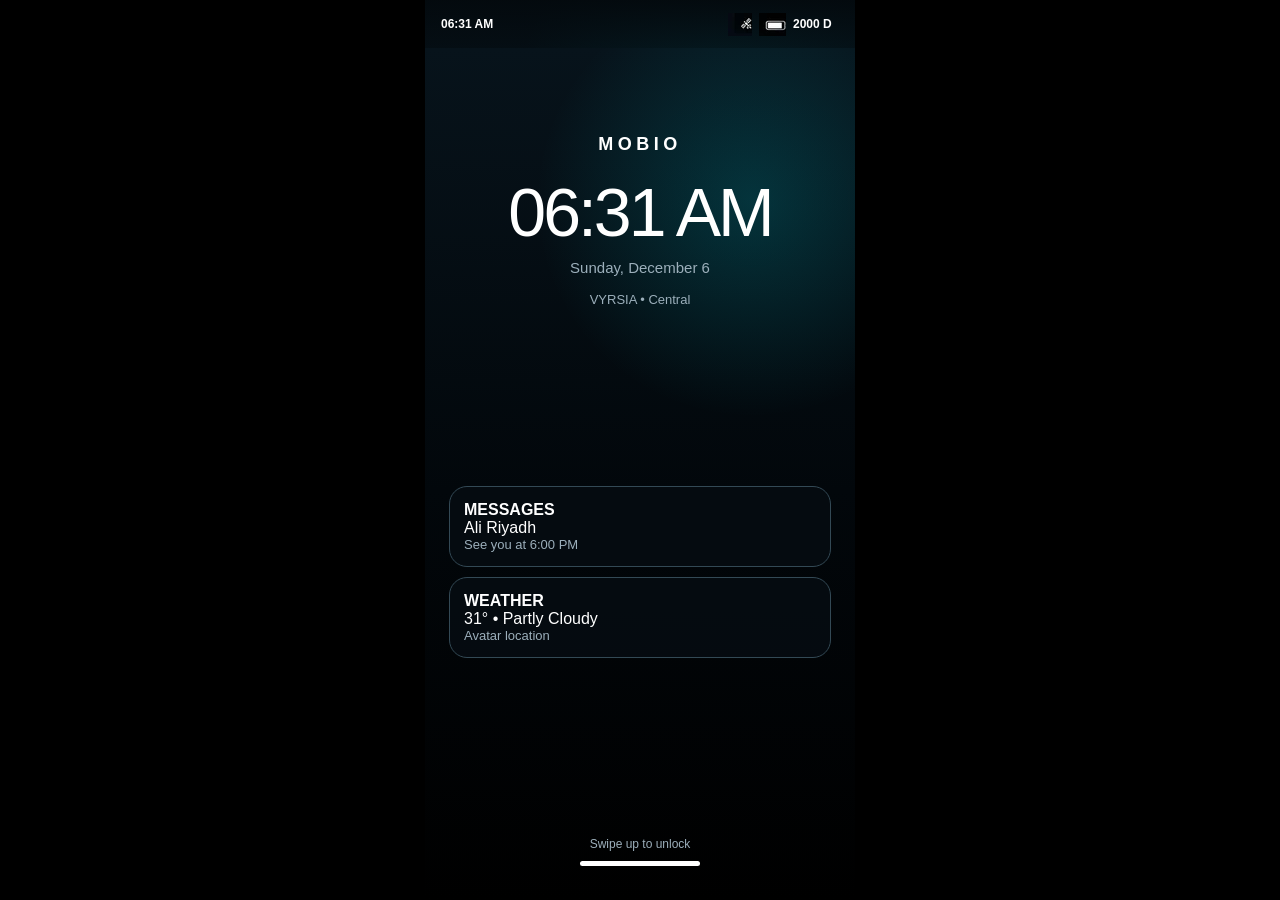
==== commit 41482805: "Add files via upload" ====
--- a/index.html
+++ b/index.html
@@ -4,23 +4,23 @@
 <meta charset="utf-8">
 <meta name="viewport" content="width=device-width,initial-scale=1,viewport-fit=cover,user-scalable=no">
 <meta name="theme-color" content="#02070b">
-<title>MOBIO • GUANTA OS Master</title>
+<title>MOBIO • GUANTA OS 1.0 PHONE COMPLETE</title>
 <style>
 :root{--panel:#071019;--line:#334955;--muted:#9cafbb;--cyan:#11dbe8;--danger:#ff5f68}
 *{box-sizing:border-box;-webkit-tap-highlight-color:transparent}
 html,body{margin:0;background:#000;color:#fff;font-family:Arial,Helvetica,sans-serif;min-height:100%;overscroll-behavior:none}
 body{display:flex;justify-content:center}
-#device{position:relative;width:min(100vw,430px);height:100dvh;min-height:650px;overflow:hidden;background:radial-gradient(circle at 82% 10%,rgba(0,220,235,.18),transparent 28%),linear-gradient(180deg,#07131b 0%,#02070b 45%,#000 100%)}
+#device{position:relative;width:min(100vw,430px);height:100dvh;min-height:650px;touch-action:pan-y;overflow:hidden;background:radial-gradient(circle at 82% 10%,rgba(0,220,235,.18),transparent 28%),linear-gradient(180deg,#07131b 0%,#02070b 45%,#000 100%)}
 #wallpaper{position:absolute;inset:0;background:radial-gradient(circle at 70% 12%,rgba(0,220,235,.12),transparent 25%),linear-gradient(180deg,#07131b,#02070b 55%,#000);z-index:0}
 #wallpaper:after{content:"";position:absolute;left:0;right:0;bottom:0;height:34%;opacity:.42;background:linear-gradient(90deg,transparent 0 5%,#0c2632 5% 13%,transparent 13% 16%,#0a202a 16% 25%,transparent 25% 29%,#0d2a37 29% 40%,transparent 40% 44%,#0a202b 44% 56%,transparent 56% 60%,#0d2a37 60% 72%,transparent 72% 78%,#0a202a 78% 88%,transparent 88%)}
-.status{position:absolute;z-index:20;top:0;left:0;right:0;height:48px;display:flex;align-items:center;justify-content:space-between;padding:0 16px;font-size:12px;font-weight:800;background:linear-gradient(180deg,rgba(3,9,13,.94),rgba(3,9,13,.48))}
-.status-right{display:flex;align-items:center;gap:7px}.status-right img{display:block;object-fit:contain}.status-sat{width:27px;height:20px}.status-bat{width:72px;height:20px}.day-count{font-size:12px;font-weight:800;margin-left:-46px;margin-right:8px;min-width:44px;text-align:right}
-.screen{position:absolute;z-index:5;top:48px;left:0;right:0;bottom:0;overflow:auto;padding:18px 18px 112px;scrollbar-width:none}.screen::-webkit-scrollbar{display:none}
+.status{position:absolute;z-index:20;top:0;left:0;right:0;height:calc(48px + env(safe-area-inset-top));padding-top:env(safe-area-inset-top);display:flex;align-items:center;justify-content:space-between;padding:0 16px;font-size:12px;font-weight:800;background:linear-gradient(180deg,rgba(3,9,13,.94),rgba(3,9,13,.48))}
+.status-right{display:flex;align-items:center;gap:7px}.status-right img{display:block;object-fit:contain;flex:0 0 auto}.status-sat{width:24px;height:23px}.status-bat{width:27px;height:23px}.day-count{font-size:12px;font-weight:800;min-width:46px;text-align:left;white-space:nowrap}
+.screen{position:absolute;z-index:5;top:calc(48px + env(safe-area-inset-top));left:0;right:0;bottom:0;overflow:auto;padding:18px 18px 112px;scrollbar-width:none}.screen::-webkit-scrollbar{display:none}
 h1{margin:8px 0 6px;font-size:28px;letter-spacing:.04em}h2,h3{margin-top:0}.muted,.sub{color:var(--muted);font-size:13px}
 .home-grid{display:grid;grid-template-columns:repeat(4,1fr);gap:22px 10px;margin-top:28px}.app-btn{border:0;background:transparent;color:#fff;padding:0;display:flex;flex-direction:column;align-items:center;gap:7px;font-size:10px;font-weight:800}
 .icon{width:62px;height:62px;border-radius:15px;overflow:hidden;display:block;box-shadow:0 6px 16px rgba(0,0,0,.38)}.icon img{width:100%;height:100%;display:block;object-fit:cover}
 .hero{margin-top:50px;border:1px solid var(--line);background:rgba(5,10,15,.84);border-radius:22px;padding:18px}
-.dock{position:absolute;z-index:16;left:18px;right:18px;bottom:16px;height:78px;display:grid;grid-template-columns:repeat(4,1fr);gap:7px;padding:7px 8px;border:1px solid var(--line);border-radius:24px;background:rgba(4,8,12,.93);backdrop-filter:blur(18px)}
+.dock{position:absolute;z-index:16;left:18px;right:18px;bottom:calc(16px + env(safe-area-inset-bottom));height:78px;display:grid;grid-template-columns:repeat(4,1fr);gap:7px;padding:7px 8px;border:1px solid var(--line);border-radius:24px;background:rgba(4,8,12,.93);backdrop-filter:blur(18px)}
 .dock button{border:0;background:transparent;color:#fff;display:flex;flex-direction:column;align-items:center;justify-content:center;gap:2px;font-size:9px;font-weight:700}.dock .icon{width:47px;height:47px;border-radius:12px;box-shadow:none}
 .apphead{display:flex;align-items:center;gap:14px;margin:2px 0 18px}.apphead .icon{width:68px;height:68px;border-radius:17px}
 .panel,.listitem{border:1px solid var(--line);background:rgba(6,12,18,.88);border-radius:18px;padding:14px}.panel{margin-top:12px}.list{display:grid;gap:9px}.row{display:flex;align-items:center;justify-content:space-between;gap:10px}.two{display:grid;grid-template-columns:1fr 1fr;gap:10px}.three{display:grid;grid-template-columns:repeat(3,1fr);gap:8px}
@@ -34,60 +34,434 @@
 .result{border:1px solid var(--line);background:#081017;color:#fff;border-radius:14px;padding:10px;display:flex;align-items:center;gap:10px}.result .icon{width:38px;height:38px;border-radius:9px}.search-results{display:grid;gap:8px;margin-top:12px}
 .sheet{position:absolute;z-index:45;left:16px;right:16px;bottom:104px;display:none;border:1px solid var(--line);border-radius:22px;background:#061018;padding:16px;box-shadow:0 20px 55px rgba(0,0,0,.55)}.sheet.show{display:block}
 .overlay{position:absolute;z-index:70;inset:0;display:none;align-items:center;justify-content:center;background:rgba(0,0,0,.76);backdrop-filter:blur(18px);padding:24px}.overlay.show{display:flex}.call-card{width:100%;border:1px solid var(--line);border-radius:26px;background:#071019;padding:24px;text-align:center}.call-actions{display:grid;grid-template-columns:1fr 1fr;gap:10px;margin-top:18px}
-.lock{position:absolute;z-index:90;inset:0;background:radial-gradient(circle at 76% 18%,rgba(0,220,235,.18),transparent 28%),linear-gradient(180deg,#07131b,#02070b 52%,#000);display:flex;flex-direction:column;align-items:center;justify-content:space-between;padding:86px 24px 34px;transition:transform .32s ease,opacity .32s ease}.lock.unlocking{transform:translateY(-100%);opacity:.12}.lock-top{text-align:center}.lock-time{font-size:68px;font-weight:300;letter-spacing:-3px;margin:18px 0 8px}.lock-date{color:var(--muted);font-size:15px}.lock-location{color:var(--muted);font-size:13px;margin-top:16px}.lock-notifs{width:100%;display:grid;gap:10px}.lock-hint{font-size:12px;color:var(--muted);margin-bottom:10px}.lock-bar{width:120px;height:5px;border-radius:10px;background:#fff;margin:auto}
-.pull{position:absolute;z-index:65;left:0;right:0;top:0;transform:translateY(-105%);min-height:66%;background:rgba(3,8,12,.97);backdrop-filter:blur(20px);border-radius:0 0 26px 26px;border-bottom:1px solid var(--line);padding:62px 18px 22px;transition:transform .24s ease;overflow:auto}.pull.show{transform:translateY(0)}.ccgrid{display:grid;grid-template-columns:repeat(2,1fr);gap:10px}.cctile{border:1px solid var(--line);background:#0a131a;border-radius:17px;padding:14px;min-height:78px;display:flex;flex-direction:column;justify-content:space-between}.wide{grid-column:1/-1}
+.lock{position:absolute;z-index:90;inset:calc(48px + env(safe-area-inset-top)) 0 0;background:radial-gradient(circle at 76% 18%,rgba(0,220,235,.18),transparent 28%),linear-gradient(180deg,#07131b,#02070b 52%,#000);display:flex;flex-direction:column;align-items:center;justify-content:space-between;padding:86px 24px 34px;transition:transform .32s ease,opacity .32s ease}.lock.unlocking{transform:translateY(-100%);opacity:.12}.lock-top{text-align:center}.lock-time{font-size:68px;font-weight:300;letter-spacing:-3px;margin:18px 0 8px}.lock-date{color:var(--muted);font-size:15px}.lock-location{color:var(--muted);font-size:13px;margin-top:16px}.lock-notifs{width:100%;display:grid;gap:10px}.lock-hint{font-size:12px;color:var(--muted);margin-bottom:10px}.lock-bar{width:120px;height:5px;border-radius:10px;background:#fff;margin:auto}
+.pull{position:absolute;z-index:110;left:0;right:0;top:0;padding-top:calc(62px + env(safe-area-inset-top));transform:translateY(-105%);min-height:66%;background:rgba(3,8,12,.97);backdrop-filter:blur(20px);border-radius:0 0 26px 26px;border-bottom:1px solid var(--line);padding-left:18px;padding-right:18px;padding-bottom:22px;transition:transform .24s ease;overflow:auto}.pull.show{transform:translateY(0)}.ccgrid{display:grid;grid-template-columns:repeat(2,1fr);gap:10px}.cctile{border:1px solid var(--line);background:#0a131a;border-radius:17px;padding:14px;min-height:78px;display:flex;flex-direction:column;justify-content:space-between}.wide{grid-column:1/-1}
 .keyboard{display:grid;gap:8px}.keyrow{display:grid;grid-template-columns:repeat(10,1fr);gap:5px}.key{border:0;background:#121a21;color:#fff;border-radius:8px;padding:10px 0;font-size:12px}
 .app-library{display:grid;gap:18px}.lib-section{border:1px solid var(--line);border-radius:18px;padding:14px;background:#071018}.lib-row{display:grid;grid-template-columns:repeat(3,1fr);gap:12px}.miniapp{border:0;background:transparent;color:#fff;display:flex;flex-direction:column;align-items:center;gap:5px;font-size:10px}.miniapp .icon{width:48px;height:48px;border-radius:11px}.about-img{width:100%;border-radius:18px;border:1px solid var(--line);margin-top:10px}
+
+.searchcats{display:flex;gap:7px;overflow:auto;margin:12px 0 14px}
+.searchcat{white-space:nowrap;border:1px solid var(--line);background:#0b141b;color:#fff;border-radius:999px;padding:8px 11px;font-size:11px}
+.notif-head{display:flex;align-items:center;justify-content:space-between;margin-bottom:8px}
+.notif-card{border:1px solid var(--line);background:linear-gradient(180deg,rgba(12,20,29,.96),rgba(5,11,17,.94));border-radius:18px;padding:13px;margin-top:9px}
+.lockbtn{width:100%;margin-top:12px}
+
+.setup-step{border:1px solid var(--line);background:#071018;border-radius:20px;padding:16px;margin-top:12px}
+.passdots{display:flex;gap:10px;justify-content:center;margin:18px 0}
+.passdot{width:14px;height:14px;border:2px solid #fff;border-radius:50%}.passdot.fill{background:#fff}
+.state-grid{display:grid;grid-template-columns:repeat(2,1fr);gap:10px}
+.state-card{border:1px solid var(--line);background:#081017;border-radius:17px;padding:14px;min-height:90px}
+.sys-actions{display:grid;gap:10px;margin-top:14px}
+
+.sys-toggle{display:flex;align-items:center;justify-content:space-between;gap:12px}
+.range-row{display:grid;gap:7px}.range-row input{width:100%}
+.recent-card{border:1px solid var(--line);background:#071018;border-radius:20px;padding:16px;min-height:150px}
+.recent-card .preview{height:86px;border-radius:14px;background:linear-gradient(135deg,#0b1b24,#071016);display:flex;align-items:center;justify-content:center;margin-bottom:10px}
+.file-row{display:flex;align-items:center;justify-content:space-between;gap:10px}
+.file-icon{width:34px;height:34px;border-radius:9px;background:#0d202a;display:flex;align-items:center;justify-content:center}
+.badge{display:inline-flex;padding:5px 8px;border-radius:999px;border:1px solid var(--line);font-size:10px;color:var(--muted)}
+
+button,input,.switch,.key{touch-action:manipulation}
+img{-webkit-user-drag:none;user-select:none}
+.no-gesture{touch-action:auto}
+@media (orientation:landscape) and (max-height:600px){
+  #device{max-width:760px}
+  .home-grid{grid-template-columns:repeat(7,1fr)}
+  .hero{margin-top:24px}
+}
+
+.boot{position:absolute;z-index:140;inset:0;background:#000;display:none;align-items:center;justify-content:center;flex-direction:column;gap:16px}
+.boot.show{display:flex}.boot-logo{font-size:28px;font-weight:900;letter-spacing:.28em}.boot-sub{color:var(--muted);font-size:12px}
+.poweroff{position:absolute;z-index:150;inset:0;background:#000;display:none;align-items:center;justify-content:center;flex-direction:column}.poweroff.show{display:flex}
+.hardware-grid{display:grid;grid-template-columns:repeat(2,1fr);gap:10px;margin-top:12px}
+.hardware-card{border:1px solid var(--line);background:#081017;border-radius:16px;padding:13px}
+.chat{display:grid;gap:10px}.bubble{max-width:78%;padding:10px 12px;border-radius:16px;background:#0a1720;border:1px solid var(--line)}.bubble.me{margin-left:auto;background:#0b2b31;border-color:#165c64}
+.nav-active{border:1px solid #167782;background:#08272d;border-radius:18px;padding:14px;margin-top:12px}
+.ticket{border:1px solid var(--line);border-radius:18px;background:#071018;padding:16px;margin-top:12px}
+.photo-viewer{height:360px;border-radius:20px;border:1px solid var(--line);background:linear-gradient(135deg,#1b3642,#47254e,#12354f);display:flex;align-items:flex-end;padding:16px}
+.receipt{border:1px dashed #4c6672;border-radius:16px;padding:14px;margin-top:12px}
+.modebar{display:flex;gap:8px;justify-content:center;margin-top:10px}
+.mode{border:1px solid var(--line);background:#0a1218;color:#fff;border-radius:999px;padding:8px 12px;font-size:11px}.mode.active{border-color:#16818b;background:#082a31}
+.emergency{border-color:#6d3439!important;background:#2a1114!important}
 </style></head>
 <body>
 <div id="device">
 <div id="wallpaper"></div>
-<div class="status"><span id="statusTime">09:41</span><span class="status-right"><img class="status-sat" src="[data-uri]"><img class="status-bat" src="[data-uri]"><span class="day-count" id="dayCount">2000 D</span></span></div>
-<main class="screen" id="screen"></main><div class="dock" id="dock"></div><div class="sheet" id="sheet"></div><div class="pull" id="pull"></div><div class="overlay" id="overlay"></div>
-<div class="lock" id="lock"><div class="lock-top"><div style="font-size:18px;font-weight:800;letter-spacing:.25em">MOBIO</div><div class="lock-time" id="lockTime">09:41</div><div class="lock-date" id="lockDate"></div><div class="lock-location">VYRSIA • Central</div></div><div class="lock-notifs"><div class="listitem"><b>MESSAGES</b><div>Ali Riyadh</div><div class="muted">See you at 6:00 PM</div></div><div class="listitem"><b>WEATHER</b><div>31° • Partly Cloudy</div><div class="muted">Avatar location</div></div></div><div style="text-align:center"><div class="lock-hint">Swipe up to unlock</div><div class="lock-bar"></div></div></div>
+<div class="status"><span id="statusTime">09:41</span><span class="status-right"><img class="status-sat" src="[data-uri]" alt="Satellite"><img class="status-bat" src="[data-uri]" alt="Battery"><span class="day-count" id="dayCount">2000 D</span></span></div>
+<main class="screen" id="screen"></main><div class="dock" id="dock"></div><div class="sheet" id="sheet"></div><div class="pull" id="pull"></div><div class="overlay" id="overlay"></div><div class="boot" id="boot"><div class="boot-logo">MOBIO</div><div class="boot-sub">GUANTA OS</div></div><div class="poweroff" id="poweroff"><div class="boot-logo">MOBIO</div><div class="boot-sub">Powered Off</div><button class="btn" style="margin-top:18px" onclick="bootSequence()">Power On</button></div>
+<div class="lock" id="lock"><div class="lock-top"><div style="font-size:18px;font-weight:800;letter-spacing:.25em">MOBIO</div><div class="lock-time" id="lockTime">09:41</div><div class="lock-date" id="lockDate"></div><div class="lock-location">VYRSIA • Central</div><div class="muted" id="lockSecurity"></div></div><div class="lock-notifs"><div class="listitem"><b>MESSAGES</b><div>Ali Riyadh</div><div class="muted">See you at 6:00 PM</div></div><div class="listitem"><b>WEATHER</b><div>31° • Partly Cloudy</div><div class="muted">Avatar location</div></div></div><div style="text-align:center"><div class="lock-hint">Swipe up to unlock</div><div class="lock-bar"></div></div></div>
 </div>
 <script>
+const $=id=>document.getElementById(id);
 const ICONS={"BATTUTA":"[data-uri]","MAGELLAN":"[data-uri]","SENDIE":"[data-uri]","ALBUM":"[data-uri]","WEATHER":"[data-uri]","CAMERA":"[data-uri]","SETTINGS":"[data-uri]","MOONDO":"[data-uri]","CALLS":"[data-uri]","MESSAGES":"[data-uri]","CONTACTS":"[data-uri]"}; const EXT="[data-uri]";
 const APPS=['CONTACTS','MAGELLAN','SENDIE','ALBUM','WEATHER','CAMERA','SETTINGS'], DOCK=['CALLS','MESSAGES','BATTUTA','MOONDO'], ALL=[...APPS,...DOCK];
-const state={quiet:false,flash:false,lang:'EN',sendieBalance:12840,locked:true,current:'HOME',photos:12,alarm:'06:30',brightness:72,volume:58};
+const state={quiet:false,flash:false,lang:'EN',sendieBalance:12840,locked:true,current:'HOME',photos:12,alarm:'06:30',brightness:72,volume:58,passcode:'',setupComplete:localStorage.getItem('mobio-setup-complete')==='1',systemState:'Normal',locationAccess:true,micAccess:true,cameraAccess:true,largeText:false,reduceMotion:false,haptics:true,ringtone:'GUANTA Pulse',recent:['MESSAGES','BATTUTA','MOONDO'],cameraMode:'PHOTO',navActive:false,magellanTab:'Flights',messages:[['Mira','See you soon','them'],['Eimar','Sent from GUANTA OS','them']],deviceColor:'BLACK'};
 const screen=document.getElementById('screen'),dock=document.getElementById('dock'),sheet=document.getElementById('sheet'),pull=document.getElementById('pull'),overlay=document.getElementById('overlay'),lock=document.getElementById('lock'),device=document.getElementById('device');
+
+function saveState(){
+ try{
+  localStorage.setItem('guanta-state',JSON.stringify({
+   quiet:state.quiet,flash:state.flash,lang:state.lang,sendieBalance:state.sendieBalance,
+   alarm:state.alarm,brightness:state.brightness,volume:state.volume,passcode:state.passcode,
+   notificationPrefs:state.notificationPrefs||null,systemState:state.systemState,setupComplete:state.setupComplete,deviceColor:state.deviceColor,messages:state.messages,navActive:state.navActive,magellanTab:state.magellanTab
+  }));
+ }catch(e){}
+}
+function loadState(){
+ try{
+  const s=JSON.parse(localStorage.getItem('guanta-state')||'null');
+  if(s) Object.assign(state,s);
+ }catch(e){}
+}
+
+
+function bootSequence(){
+ poweroff.classList.remove('show');
+ boot.classList.add('show');
+ setTimeout(()=>{boot.classList.remove('show');relock()},1200);
+}
+function restartMobio(){
+ closePull();closeSheet();overlay.classList.remove('show');boot.classList.add('show');
+ setTimeout(()=>{boot.classList.remove('show');home();relock()},1200);
+}
+function powerOffMobio(){
+ saveState();closePull();closeSheet();overlay.classList.remove('show');lock.style.display='none';dock.style.display='none';poweroff.classList.add('show');
+}
+function emergencyMode(){
+ state.systemState='Emergency';state.quiet=false;saveState();closePull();
+ overlay.innerHTML=`<div class="call-card emergency"><div class="muted">EMERGENCY MODE</div><h2>Satellite Emergency</h2><p>Direct emergency satellite channel ready.</p><div class="two"><button class="btn" onclick="overlay.classList.remove('show')">Cancel</button><button class="btn danger" onclick="toast('Emergency signal sent');overlay.classList.remove('show')">SEND SOS</button></div></div>`;
+ overlay.classList.add('show');
+}
 function batteryDays(){let first=localStorage.getItem('mobio-first-day');if(!first){first=Date.now();localStorage.setItem('mobio-first-day',first)}return Math.max(0,2000-Math.floor((Date.now()-Number(first))/86400000))}
-function tick(){const d=new Date(),t=d.toLocaleTimeString([],{hour:'2-digit',minute:'2-digit'});statusTime.textContent=t;lockTime.textContent=t;lockDate.textContent=d.toLocaleDateString([],{weekday:'long',day:'numeric',month:'long'});dayCount.textContent=batteryDays()+' D'}
+function tick(){
+ const d=new Date(),t=d.toLocaleTimeString([],{hour:'2-digit',minute:'2-digit'});
+ $('statusTime').textContent=t;
+ $('lockTime').textContent=t;
+ $('lockDate').textContent=d.toLocaleDateString([],{weekday:'long',day:'numeric',month:'long'});
+ $('dayCount').textContent=batteryDays()+' D';
+ $('lockSecurity').textContent=state.passcode?'Passcode protected':'';
+}
 function icon(n){return `<span class="icon"><img src="${ICONS[n]}" alt="${n}"></span>`}
 function renderDock(){dock.style.display=state.locked?'none':'grid';dock.innerHTML=DOCK.map(n=>`<button data-d="${n}">${icon(n)}<span>${n}</span></button>`).join('');dock.querySelectorAll('[data-d]').forEach(b=>b.onclick=()=>openApp(b.dataset.d))}
 function appHead(n,sub='GUANTA OS'){return `<div class="apphead">${icon(n)}<div><h1 style="margin:0">${n}</h1><div class="sub">${sub}</div></div></div>`}
-function home(){state.current='HOME';screen.innerHTML=`<h1>GUANTA OS</h1><div class="sub">VYRSIA • Satellite link active</div><div class="home-grid">${APPS.map(n=>`<button class="app-btn" data-a="${n}">${icon(n)}<span>${n}</span></button>`).join('')}</div><div class="hero"><h2>VYRSIA</h2><p class="muted">Connected world</p><p class="muted">Avatar Location • Central</p><strong>Satellite link active</strong></div>`;screen.querySelectorAll('[data-a]').forEach(b=>b.onclick=()=>openApp(b.dataset.a));renderDock();closePull();closeSheet()}
-function search(){state.current='SEARCH';screen.innerHTML=`<h1>Search</h1><div class="sub">GUANTA OS</div><input class="input" id="q" placeholder="Search apps, files, contacts, settings, BATTUTA, web"><div class="search-results" id="results"></div><div class="panel"><b>Quick Search</b><p class="muted">Web search opens in MOONDO</p><button class="btn" id="kbd">Open GUANTA keyboard</button></div>`;renderDock();const q=document.getElementById('q'),r=document.getElementById('results');const draw=()=>{let s=q.value.toLowerCase();r.innerHTML=ALL.filter(a=>a.toLowerCase().includes(s)).map(a=>`<button class="result" data-r="${a}">${icon(a)}<span>${a}</span></button>`).join('');r.querySelectorAll('[data-r]').forEach(b=>b.onclick=()=>openApp(b.dataset.r))};q.oninput=draw;draw();kbd.onclick=showKeyboard}
+function home(){
+ state.current='HOME';
+ screen.innerHTML=`<h1>GUANTA OS</h1><div class="sub">VYRSIA • Satellite link active</div>
+ <div class="home-grid">${APPS.map(n=>`<button class="app-btn" data-a="${n}">${icon(n)}<span>${n}</span></button>`).join('')}</div>
+ <div class="hero"><h2>VYRSIA</h2><p class="muted">Connected world</p><p class="muted">Avatar Location • Central</p><strong>Satellite link active</strong></div>
+ <div class="panel"><div class="row"><span>MOBIO</span><b>${state.deviceColor}</b></div><div class="muted" style="margin-top:8px">All-glass • Wraparound display • Direct satellite • ${batteryDays()} D</div></div>`;
+ screen.querySelectorAll('[data-a]').forEach(b=>b.onclick=()=>openApp(b.dataset.a));renderDock();closePull();closeSheet();
+}
+function search(){
+ state.current='SEARCH';
+ screen.innerHTML=`<h1>Search</h1><div class="sub">GUANTA OS</div>
+ <div class="searchcats">${['All','Apps','Files','Contacts','Settings','BATTUTA','Web'].map(c=>`<button class="searchcat" data-cat="${c}">${c}</button>`).join('')}</div>
+ <input class="input" id="q" placeholder="Search GUANTA OS">
+ <div class="search-results" id="results"></div>
+ <div class="panel"><b>Quick Search</b><p class="muted">Web results open in MOONDO.</p><button class="btn" id="kbd">Open GUANTA keyboard</button></div>`;
+ renderDock();
+ const q=document.getElementById('q'),r=document.getElementById('results');
+ let cat='All';
+ const files=['System Info','Files','Power','Privacy','Accessibility','Sound & Haptics'];
+ const contactsList=['Ali Riyadh','Mira','Eimar','Tayba'];
+ const draw=()=>{
+   const s=q.value.toLowerCase();
+   let rows=[];
+   if(cat==='All'||cat==='Apps') rows.push(...ALL.filter(a=>a.toLowerCase().includes(s)).map(a=>({type:'app',label:a,app:a})));
+   if(cat==='All'||cat==='Files') rows.push(...files.filter(x=>x.toLowerCase().includes(s)).map(x=>({type:'file',label:x})));
+   if(cat==='All'||cat==='Contacts') rows.push(...contactsList.filter(x=>x.toLowerCase().includes(s)).map(x=>({type:'contact',label:x})));
+   if((cat==='All'||cat==='Settings') && ('settings'.includes(s)||!s)) rows.push({type:'app',label:'SETTINGS',app:'SETTINGS'});
+   if((cat==='All'||cat==='BATTUTA') && ('battuta'.includes(s)||!s)) rows.push({type:'app',label:'BATTUTA',app:'BATTUTA'});
+   if(cat==='Web') rows.push({type:'web',label:s?`Search MOONDO for “${q.value}”`:'Search with MOONDO'});
+   r.innerHTML=rows.slice(0,16).map((x,i)=>`<button class="result" data-i="${i}">${x.app?icon(x.app):''}<span>${x.label}</span></button>`).join('');
+   r.querySelectorAll('[data-i]').forEach(b=>b.onclick=()=>{const x=rows[Number(b.dataset.i)];if(x.type==='app')openApp(x.app);else if(x.type==='web')moondo();});
+ };
+ q.oninput=draw;
+ screen.querySelectorAll('[data-cat]').forEach(b=>b.onclick=()=>{cat=b.dataset.cat;draw()});
+ draw();
+ document.getElementById('kbd').onclick=showKeyboard;
+}
 function library(){state.current='LIBRARY';screen.innerHTML=`<h1>APP LIBRARY</h1><input class="input" placeholder="Search apps"><div class="app-library"><div><div class="sub">COMMUNICATION</div><div class="lib-section lib-row">${['CALLS','MESSAGES','CONTACTS'].map(n=>`<button class="miniapp" data-l="${n}">${icon(n)}<span>${n}</span></button>`).join('')}</div></div><div><div class="sub">TRAVEL</div><div class="lib-section lib-row">${['BATTUTA','MAGELLAN','WEATHER'].map(n=>`<button class="miniapp" data-l="${n}">${icon(n)}<span>${n}</span></button>`).join('')}</div></div><div><div class="sub">MEDIA</div><div class="lib-section lib-row">${['ALBUM','CAMERA','MOONDO'].map(n=>`<button class="miniapp" data-l="${n}">${icon(n)}<span>${n}</span></button>`).join('')}</div></div><div><div class="sub">SYSTEM</div><div class="lib-section lib-row">${['SETTINGS','SENDIE'].map(n=>`<button class="miniapp" data-l="${n}">${icon(n)}<span>${n}</span></button>`).join('')}</div></div></div>`;renderDock();screen.querySelectorAll('[data-l]').forEach(b=>b.onclick=()=>openApp(b.dataset.l))}
-function openApp(n){({CALLS:calls,MESSAGES:messages,CONTACTS:contacts,BATTUTA:battuta,MAGELLAN:magellan,SENDIE:sendie,ALBUM:album,WEATHER:weather,CAMERA:camera,SETTINGS:settings,MOONDO:moondo}[n]||home)()}
+function openApp(n){state.recent=[n,...state.recent.filter(x=>x!==n)].slice(0,4);({CALLS:calls,MESSAGES:messages,CONTACTS:contacts,BATTUTA:battuta,MAGELLAN:magellan,SENDIE:sendie,ALBUM:album,WEATHER:weather,CAMERA:camera,SETTINGS:settings,MOONDO:moondo}[n]||home)()}
 function calls(){state.current='CALLS';screen.innerHTML=appHead('CALLS','Satellite voice')+`<div class="list"><div class="listitem row"><span>Ali Riyadh</span><span class="muted">Today</span></div><div class="listitem row"><span>Tayba</span><span class="muted">Yesterday</span></div></div><div class="two" style="margin-top:12px"><button class="btn" onclick="showKeypad()">Keypad</button><button class="btn cyan" onclick="incomingCall()">Demo incoming call</button></div>`;renderDock()}
-function messages(){state.current='MESSAGES';screen.innerHTML=appHead('MESSAGES','Satellite messaging')+`<div class="list"><div class="listitem"><b>Mira</b><div class="muted">See you soon</div></div><div class="listitem"><b>Eimar</b><div class="muted">Sent from GUANTA OS</div></div></div><div class="row" style="margin-top:12px"><input class="input" id="msg" placeholder="Message" readonly><button class="btn" id="msgkbd">⌨</button></div>`;renderDock();msgkbd.onclick=showKeyboard}
-function contacts(){state.current='CONTACTS';screen.innerHTML=appHead('CONTACTS','People')+`<input class="input" placeholder="Search contacts"><div class="list" style="margin-top:12px"><div class="listitem">Ali Riyadh</div><div class="listitem">Mira</div><div class="listitem">Eimar</div><div class="listitem">Tayba</div></div>`;renderDock()}
-function battuta(){state.current='BATTUTA';screen.innerHTML=appHead('BATTUTA','Maps & Navigation')+`<input class="input" placeholder="Where to?"><div class="map" style="margin-top:12px"></div><div class="panel row"><div><b>Destination</b><div class="muted">12 min • 4.8 km</div></div><button class="btn cyan">START</button></div>`;renderDock()}
-function magellan(){state.current='MAGELLAN';screen.innerHTML=appHead('MAGELLAN','Flights • Hotels • Discovery')+`<div class="tabs"><button class="tab">✈ Flights</button><button class="tab">Hotels</button><button class="tab">Discover</button></div><div class="panel"><input class="input" value="Baghdad (BGW)"><input class="input" style="margin-top:8px" value="Dubai (DXB)"><div class="two" style="margin-top:8px"><input class="input" value="10 Oct"><input class="input" value="1 Traveler"></div><button class="btn cyan" style="margin-top:10px;width:100%">Search flights</button></div>`;renderDock()}
+function messages(){
+ state.current='MESSAGES';
+ screen.innerHTML=appHead('MESSAGES','Satellite messaging')+`
+ <div class="chat" id="chat">${state.messages.map(x=>`<div class="bubble ${x[2]==='me'?'me':''}"><b>${x[0]}</b><div>${x[1]}</div></div>`).join('')}</div>
+ <div class="row" style="margin-top:12px"><input class="input" id="msgInput" placeholder="Message"><button class="btn" id="sendMsg">Send</button></div>
+ <button class="btn" style="width:100%;margin-top:8px" id="msgkbd">GUANTA Keyboard</button>`;
+ renderDock();
+ sendMsg.onclick=()=>{const v=msgInput.value.trim();if(v){state.messages.push(['You',v,'me']);saveState();messages()}};
+ msgkbd.onclick=showKeyboard;
+}
+function contacts(){state.current='CONTACTS';screen.innerHTML=appHead('CONTACTS','People')+`<input class="input" placeholder="Search contacts"><div class="list" style="margin-top:12px"><div class="listitem row"><span>Ali Riyadh</span><button class="btn" onclick="incomingCall()">Call</button></div><div class="listitem row"><span>Mira</span><button class="btn" onclick="messages()">Message</button></div><div class="listitem row"><span>Eimar</span><button class="btn" onclick="messages()">Message</button></div><div class="listitem row"><span>Tayba</span><button class="btn" onclick="incomingCall()">Call</button></div></div>`;renderDock()}
+function battuta(){
+ state.current='BATTUTA';
+ screen.innerHTML=appHead('BATTUTA','Maps & Navigation')+`
+ <input class="input" id="dest" value="VYRSIA Central">
+ <div class="map" style="margin-top:12px"></div>
+ ${state.navActive?`<div class="nav-active"><b>Navigation Active</b><div class="muted">Next turn in 450 m • ETA 12 min</div><button class="btn danger" style="width:100%;margin-top:10px" id="stopNav">STOP</button></div>`:`<div class="panel row"><div><b>Destination</b><div class="muted">12 min • 4.8 km</div></div><button class="btn cyan" id="startNav">START</button></div>`}`;
+ renderDock();
+ const s=document.getElementById('startNav');if(s)s.onclick=()=>{state.navActive=true;battuta()};
+ const x=document.getElementById('stopNav');if(x)x.onclick=()=>{state.navActive=false;battuta()};
+}
+function magellan(){
+ state.current='MAGELLAN';
+ const tabs=['Flights','Hotels','Discover'];
+ const body=state.magellanTab==='Flights'
+ ?`<div class="panel"><input class="input" value="Baghdad (BGW)"><input class="input" style="margin-top:8px" value="Dubai (DXB)"><div class="two" style="margin-top:8px"><input class="input" value="10 Oct"><input class="input" value="1 Traveler"></div><button class="btn cyan" style="margin-top:10px;width:100%" id="searchTravel">Search flights</button></div>`
+ :state.magellanTab==='Hotels'
+ ?`<div class="panel"><input class="input" value="Dubai"><div class="two" style="margin-top:8px"><input class="input" value="10 Oct"><input class="input" value="12 Oct"></div><button class="btn cyan" style="margin-top:10px;width:100%" id="searchTravel">Search hotels</button></div>`
+ :`<div class="panel"><h3>Discover VYRSIA</h3><div class="list"><div class="listitem">Central District</div><div class="listitem">Orbital Marina</div><div class="listitem">Glass Gardens</div></div></div>`;
+ screen.innerHTML=appHead('MAGELLAN','Flights • Hotels • Discovery')+`<div class="tabs">${tabs.map(t=>`<button class="tab" data-tab="${t}">${t==='Flights'?'✈ ':''}${t}</button>`).join('')}</div>${body}`;
+ renderDock();
+ screen.querySelectorAll('[data-tab]').forEach(b=>b.onclick=()=>{state.magellanTab=b.dataset.tab;magellan()});
+ const q=document.getElementById('searchTravel');if(q)q.onclick=()=>{sheet.innerHTML=`<h3>${state.magellanTab} Results</h3><div class="ticket"><b>MAGELLAN OPTION 01</b><div class="muted">Available • VYRSIA verified</div><button class="btn cyan" style="width:100%;margin-top:10px" onclick="toast('Selection saved');closeSheet()">SELECT</button></div>`;sheet.classList.add('show')};
+}
 function sendie(){state.current='SENDIE';screen.innerHTML=appHead('SENDIE','VYRSYON wallet')+`<div class="panel"><div class="muted">Available balance</div><div class="balance"><span class="vsymbol">V</span> ${state.sendieBalance.toLocaleString()}</div><div class="two"><button class="btn cyan" id="transfer">TRANSFER</button><button class="btn" id="topup">TOP UP</button></div></div><div class="panel"><b>Recent</b><div class="list" style="margin-top:10px"><div class="listitem row"><span>Transfer to Mira</span><b>-250 VSN</b></div><div class="listitem row"><span>Top Up</span><b>+1,000 VSN</b></div></div></div>`;renderDock();transfer.onclick=transferMoney;topup.onclick=()=>{state.sendieBalance+=500;sendie()}}
-function transferMoney(){sheet.innerHTML=`<h3>Transfer VYRSYON</h3><input class="input" id="to" placeholder="Recipient"><input class="input" id="amt" style="margin-top:8px" placeholder="Amount"><button class="btn cyan" style="margin-top:10px;width:100%" id="sendNow">Send</button>`;sheet.classList.add('show');sendNow.onclick=()=>{let a=Number(amt.value||0);if(a>0&&a<=state.sendieBalance)state.sendieBalance-=a;closeSheet();sendie()}}
-function album(){state.current='ALBUM';screen.innerHTML=appHead('ALBUM','Photos & Media')+`<div class="photos">${Array.from({length:state.photos},(_,i)=>`<div class="photo" style="filter:hue-rotate(${i*21}deg)"></div>`).join('')}</div><button class="btn" style="width:100%;margin-top:12px" onclick="shareSheet()">Share</button>`;renderDock()}
+function transferMoney(){sheet.innerHTML=`<h3>Transfer VYRSYON</h3><input class="input" id="to" placeholder="Recipient"><input class="input" id="amt" style="margin-top:8px" placeholder="Amount"><button class="btn cyan" style="margin-top:10px;width:100%" id="sendNow">Send</button>`;sheet.classList.add('show');sendNow.onclick=()=>{let a=Number(amt.value||0);if(a>0&&a<=state.sendieBalance){state.sendieBalance-=a;saveState();sheet.innerHTML=`<h3>Transfer Complete</h3><div class="receipt"><div class="row"><span>Amount</span><b>${a} VSN</b></div><div class="row"><span>Status</span><b>Completed</b></div></div><button class="btn" style="width:100%;margin-top:10px" onclick="closeSheet();sendie()">Done</button>`}else{toast('Invalid amount')}}}
+function album(){
+ state.current='ALBUM';
+ screen.innerHTML=appHead('ALBUM','Photos & Media')+`<div class="photos">${Array.from({length:state.photos},(_,i)=>`<button class="photo" data-photo="${i}" style="filter:hue-rotate(${i*21}deg)"></button>`).join('')}</div><button class="btn" style="width:100%;margin-top:12px" onclick="shareSheet()">Share</button>`;
+ renderDock();
+ screen.querySelectorAll('[data-photo]').forEach(b=>b.onclick=()=>{sheet.innerHTML=`<h3>ALBUM</h3><div class="photo-viewer" style="filter:hue-rotate(${Number(b.dataset.photo)*21}deg)"><b>Photo ${Number(b.dataset.photo)+1}</b></div><div class="two" style="margin-top:10px"><button class="btn" onclick="shareSheet()">Share</button><button class="btn" onclick="closeSheet()">Close</button></div>`;sheet.classList.add('show')});
+}
 function weather(){state.current='WEATHER';screen.innerHTML=appHead('WEATHER','Avatar location forecast')+`<div class="panel"><div class="muted">VYRSIA • Central</div><div class="weatherNow">31°</div><b>Partly Cloudy</b><div class="muted">Feels like 33°</div></div><div class="forecast" style="margin-top:10px">${['Now','+1h','+2h','+3h'].map((x,i)=>`<div class="tile"><b>${x}</b><div style="font-size:22px;margin:7px 0">${31-i}°</div><span class="muted">Cloudy</span></div>`).join('')}</div>`;renderDock()}
-function camera(){state.current='CAMERA';screen.innerHTML=appHead('CAMERA','Capture')+`<div class="camera"><button class="shutter" id="shot"></button></div><div class="two" style="margin-top:10px"><button class="btn">PHOTO</button><button class="btn">VIDEO</button></div>`;renderDock();shot.onclick=()=>{state.photos++;toast('Captured • Saved to ALBUM')}}
-function settings(){state.current='SETTINGS';screen.innerHTML=appHead('SETTINGS','System Settings')+`<div class="list"><div class="listitem row"><span>Satellite</span><b>Connected</b></div><div class="listitem row"><span>Quite Mode</span><button class="switch ${state.quiet?'on':''}" id="quiet"></button></div><div class="listitem row"><span>Battery</span><b>${batteryDays()} D</b></div><div class="listitem" data-set="privacy">Privacy</div><div class="listitem" data-set="access">Accessibility</div><div class="listitem" data-set="sound">Sound & Haptics</div><div class="listitem" data-set="power">Power</div><div class="listitem" data-set="files">Files</div><div class="listitem" data-set="gestures">Gestures</div><div class="listitem" data-set="system">System Info</div><div class="listitem" data-set="about">About MOBIO</div></div>`;renderDock();quiet.onclick=()=>{state.quiet=!state.quiet;settings()};screen.querySelectorAll('[data-set]').forEach(x=>x.onclick=()=>settingDetail(x.dataset.set))}
-function settingDetail(k){const map={privacy:'Permissions • Location • Microphone • Camera',access:'Text Size • Motion • Haptics • Voice',sound:'Ringtone • Haptics • Volume',power:'5-year battery architecture • symbolic remaining-day counter',files:'Local Files • Downloads • Shared',gestures:'Swipe up: Home • Swipe down right: Control Center • Swipe down left: Notifications • Swipe right: Search • Swipe left: App Library',system:'MOBIO • GUANTA OS • Direct satellite connectivity only',about:'All-glass MOBIO body • wraparound display • four-lens 2×2 rear camera • BLACK / WHITE / RED'};let extra=k==='about'?`<img class="about-img" src="${EXT}" alt="MOBIO exterior">`:'';screen.innerHTML=`<h1>${k.toUpperCase()}</h1><div class="panel"><p>${map[k]}</p>${extra}<button class="btn" style="width:100%" onclick="settings()">Back</button></div>`;renderDock()}
-function moondo(){state.current='MOONDO';screen.innerHTML=appHead('MOONDO','Private browser')+`<div class="row"><input class="input" id="url" value="https://"><button class="btn" id="go">GO</button></div><div class="panel" id="web"><h3>MOONDO</h3><div class="list"><div class="listitem">Bookmarks</div><div class="listitem">History</div><div class="listitem">Private Mode</div></div></div>`;renderDock();go.onclick=()=>web.innerHTML=`<h3>Page loaded</h3><p class="muted">${url.value}</p>`}
-function showControl(){pull.innerHTML=`<h2>Control Center</h2><div class="sub">Direct Satellite • ${batteryDays()} D</div><div class="ccgrid" style="margin-top:14px"><div class="cctile"><b>Satellite</b><span class="muted">Connected</span></div><div class="cctile"><b>Battery</b><span>${batteryDays()} D</span></div><div class="cctile" onclick="qr()">QR Code Reader</div><div class="cctile" onclick="calculator()">Calculator</div><div class="cctile" onclick="toggleFlash()">Flashlight <span>${state.flash?'On':'Off'}</span></div><div class="cctile" onclick="alarm()">Alarm <span>${state.alarm}</span></div><div class="cctile wide" onclick="toggleQuiet()"><b>Quite Mode</b><span>${state.quiet?'On':'Off'}</span></div><div class="cctile wide"><b>Brightness</b><input type="range" min="0" max="100" value="${state.brightness}" oninput="state.brightness=this.value"></div><div class="cctile wide"><b>Volume</b><input type="range" min="0" max="100" value="${state.volume}" oninput="state.volume=this.value"></div></div>`;pull.classList.add('show')}
-function showNotifications(){pull.innerHTML=`<h2>NOTIFICATIONS</h2>${[['CALLS','Missed call from Ameer'],['MESSAGES','Tayba Qais: Presentation is ready'],['ALBUM','3 new memories available'],['MOONDO','Download completed'],['WEATHER','Temperature reaches 34° today'],['ALARM','Next alarm at '+state.alarm]].map(x=>`<div class="listitem" style="margin-top:8px"><b>${x[0]}</b><div>${x[1]}</div></div>`).join('')}`;pull.classList.add('show')}
-function closePull(){pull.classList.remove('show')}function closeSheet(){sheet.classList.remove('show')}function toggleFlash(){state.flash=!state.flash;showControl()}function toggleQuiet(){state.quiet=!state.quiet;showControl()}
+function camera(){
+ state.current='CAMERA';
+ screen.innerHTML=appHead('CAMERA','Capture')+`
+ <div class="camera"><button class="shutter" id="shot"></button></div>
+ <div class="modebar"><button class="mode ${state.cameraMode==='PHOTO'?'active':''}" data-mode="PHOTO">PHOTO</button><button class="mode ${state.cameraMode==='VIDEO'?'active':''}" data-mode="VIDEO">VIDEO</button></div>`;
+ renderDock();
+ screen.querySelectorAll('[data-mode]').forEach(b=>b.onclick=()=>{state.cameraMode=b.dataset.mode;camera()});
+ shot.onclick=()=>{if(state.cameraMode==='PHOTO'){state.photos++;toast('Photo saved to ALBUM')}else toast('Video recording simulated')};
+}
+function settings(){state.current='SETTINGS';screen.innerHTML=appHead('SETTINGS','System Settings')+`<div class="list"><div class="listitem row"><span>Satellite</span><b>Connected</b></div><div class="listitem row"><span>Quite Mode</span><button class="switch ${state.quiet?'on':''}" id="quiet"></button></div><div class="listitem row"><span>Battery</span><b>${batteryDays()} D</b></div><div class="listitem" data-set="privacy">Privacy</div><div class="listitem" data-set="access">Accessibility</div><div class="listitem" data-set="sound">Sound & Haptics</div><div class="listitem" data-set="power">Power</div><div class="listitem" data-set="files">Files</div><div class="listitem" data-set="gestures">Gestures</div><div class="listitem" data-set="system">System Info</div><div class="listitem" id="sysStates">System States</div><div class="listitem" id="notifSettings">Notification Settings</div><div class="listitem row" id="firstSetup"><span>First Setup</span><span class="muted">${state.setupComplete?'Completed':'Not completed'}</span></div><div class="listitem" id="passcodeSettings">Passcode</div><div class="listitem" data-set="about">About MOBIO</div></div><button class="btn lockbtn" id="lockMobio">Lock MOBIO</button>`;renderDock();quiet.onclick=()=>{state.quiet=!state.quiet;saveState();settings()};screen.querySelectorAll('[data-set]').forEach(x=>x.onclick=()=>settingDetail(x.dataset.set));document.getElementById('sysStates').onclick=systemStates;document.getElementById('notifSettings').onclick=notificationSettings;document.getElementById('firstSetup').onclick=firstSetup;document.getElementById('passcodeSettings').onclick=passcodeSettings;document.getElementById('lockMobio').onclick=relock}
+function settingDetail(k){
+ state.current='SETTING_'+k.toUpperCase();
+ if(k==='privacy'){
+  screen.innerHTML=`<h1>Privacy</h1><div class="sub">GUANTA OS</div><div class="list" style="margin-top:14px">
+  <div class="listitem sys-toggle"><span>Location</span><button class="switch ${state.locationAccess?'on':''}" id="pLoc"></button></div>
+  <div class="listitem sys-toggle"><span>Microphone</span><button class="switch ${state.micAccess?'on':''}" id="pMic"></button></div>
+  <div class="listitem sys-toggle"><span>Camera</span><button class="switch ${state.cameraAccess?'on':''}" id="pCam"></button></div>
+  </div><button class="btn" style="width:100%;margin-top:14px" onclick="settings()">Back</button>`;
+  renderDock();pLoc.onclick=()=>{state.locationAccess=!state.locationAccess;settingDetail('privacy')};pMic.onclick=()=>{state.micAccess=!state.micAccess;settingDetail('privacy')};pCam.onclick=()=>{state.cameraAccess=!state.cameraAccess;settingDetail('privacy')};return;
+ }
+ if(k==='access'){
+  screen.innerHTML=`<h1>Accessibility</h1><div class="sub">GUANTA OS</div><div class="list" style="margin-top:14px">
+  <div class="listitem sys-toggle"><span>Large Text</span><button class="switch ${state.largeText?'on':''}" id="aText"></button></div>
+  <div class="listitem sys-toggle"><span>Reduce Motion</span><button class="switch ${state.reduceMotion?'on':''}" id="aMotion"></button></div>
+  <div class="listitem sys-toggle"><span>Haptics</span><button class="switch ${state.haptics?'on':''}" id="aHaptics"></button></div>
+  </div><button class="btn" style="width:100%;margin-top:14px" onclick="settings()">Back</button>`;
+  renderDock();aText.onclick=()=>{state.largeText=!state.largeText;document.documentElement.style.fontSize=state.largeText?'18px':'';settingDetail('access')};aMotion.onclick=()=>{state.reduceMotion=!state.reduceMotion;settingDetail('access')};aHaptics.onclick=()=>{state.haptics=!state.haptics;settingDetail('access')};return;
+ }
+ if(k==='sound'){
+  screen.innerHTML=`<h1>Sound & Haptics</h1><div class="sub">GUANTA OS</div>
+  <div class="panel range-row"><b>Volume</b><input type="range" min="0" max="100" value="${state.volume}" id="soundVol"><span class="muted">${state.volume}%</span></div>
+  <div class="panel"><div class="row"><span>Ringtone</span><b>${state.ringtone}</b></div></div>
+  <div class="panel sys-toggle"><span>Haptics</span><button class="switch ${state.haptics?'on':''}" id="soundHaptics"></button></div>
+  <button class="btn" style="width:100%;margin-top:14px" onclick="settings()">Back</button>`;
+  renderDock();soundVol.onchange=()=>{state.volume=Number(soundVol.value);settingDetail('sound')};soundHaptics.onclick=()=>{state.haptics=!state.haptics;settingDetail('sound')};return;
+ }
+ if(k==='power'){
+  screen.innerHTML=`<h1>Power</h1><div class="sub">MOBIO battery architecture</div>
+  <div class="panel"><div class="row"><span>Remaining</span><b>${batteryDays()} D</b></div><p class="muted">Symbolic remaining-day indicator. Approximate design target: five years.</p></div>
+  <div class="panel"><b>Power State</b><p class="muted">Normal • Satellite link active</p></div>
+  <div class="two" style="margin-top:14px"><button class="btn" onclick="settings()">Back</button><button class="btn danger" onclick="resetPrototype()">Reset Prototype</button></div>`;renderDock();return;
+ }
+ if(k==='files'){filesApp();return}
+ if(k==='gestures'){
+  screen.innerHTML=`<h1>Gestures</h1><div class="sub">GUANTA OS</div><div class="list" style="margin-top:14px">
+  <div class="listitem"><b>Swipe up</b><div class="muted">Home / Unlock</div></div>
+  <div class="listitem"><b>Swipe down — right</b><div class="muted">Control Center</div></div>
+  <div class="listitem"><b>Swipe down — left</b><div class="muted">Notifications</div></div>
+  <div class="listitem"><b>Swipe right</b><div class="muted">Search</div></div>
+  <div class="listitem"><b>Swipe left</b><div class="muted">App Library</div></div>
+  <div class="listitem"><b>Long swipe up</b><div class="muted">Multitasking</div></div>
+  </div><button class="btn" style="width:100%;margin-top:14px" onclick="settings()">Back</button>`;renderDock();return;
+ }
+ if(k==='system'){
+  screen.innerHTML=`<h1>System Info</h1><div class="sub">MOBIO • GUANTA OS</div><div class="list" style="margin-top:14px">
+  <div class="listitem row"><span>OS</span><b>GUANTA OS 1.0 PHONE COMPLETE</b></div>
+  <div class="listitem row"><span>World</span><b>VYRSIA</b></div>
+  <div class="listitem row"><span>Connectivity</span><b>Satellite</b></div>
+  <div class="listitem row"><span>Battery</span><b>${batteryDays()} D</b></div>
+  <div class="listitem row"><span>Languages</span><b>EN / عربي</b></div><div class="listitem row"><span>Build</span><b>1.0 PHONE COMPLETE</b></div></div><div class="hardware-grid"><div class="hardware-card"><b>Body</b><div class="muted">All-glass, seamless</div></div><div class="hardware-card"><b>Display</b><div class="muted">Wraparound / near-infinite</div></div><div class="hardware-card"><b>Rear Camera</b><div class="muted">4 lenses • 2×2</div></div><div class="hardware-card"><b>Colors</b><div class="muted">BLACK • WHITE • RED</div></div><div class="hardware-card"><b>Connection</b><div class="muted">Direct satellite only</div></div><div class="hardware-card"><b>Battery</b><div class="muted">~5 years • day counter</div></div></div><div class="list" style="margin-top:14px">
+  </div><button class="btn" style="width:100%;margin-top:14px" onclick="settings()">Back</button>`;renderDock();return;
+ }
+ if(k==='about'){
+  screen.innerHTML=`<h1>About MOBIO</h1><div class="sub">Official product concept</div><div class="panel"><p>All-glass body • wraparound display • four-lens 2×2 rear camera • BLACK / WHITE / RED.</p><img class="about-img" src="${EXT}" alt="MOBIO exterior"><div class="tabs" style="margin-top:12px">${["BLACK","WHITE","RED"].map(c=>`<button class="tab" data-color="${c}">${c}</button>`).join("")}</div></div><button class="btn" style="width:100%;margin-top:14px" onclick="settings()">Back</button>`;renderDock();screen.querySelectorAll('[data-color]').forEach(b=>b.onclick=()=>{state.deviceColor=b.dataset.color;saveState();settingDetail('about')});return;
+ }
+ settings();
+}
+function filesApp(){
+ state.current='FILES';screen.innerHTML=`<h1>Files</h1><div class="sub">GUANTA OS</div><div class="list" style="margin-top:14px">
+ <div class="listitem file-row"><span class="row" style="justify-content:flex-start"><span class="file-icon">▣</span><span><b>Downloads</b><div class="muted">12 items</div></span></span><span class="badge">Local</span></div>
+ <div class="listitem file-row"><span class="row" style="justify-content:flex-start"><span class="file-icon">◫</span><span><b>Shared</b><div class="muted">5 items</div></span></span><span class="badge">VYRSIA</span></div>
+ <div class="listitem file-row"><span class="row" style="justify-content:flex-start"><span class="file-icon">◈</span><span><b>Media</b><div class="muted">${state.photos} items</div></span></span><span class="badge">ALBUM</span></div>
+ </div><button class="btn" style="width:100%;margin-top:14px" onclick="settings()">Back</button>`;renderDock();
+}
+function systemStates(){
+ state.current='SYSTEM_STATES';
+ screen.innerHTML=`<h1>System States</h1><div class="sub">GUANTA OS</div>
+ <div class="state-grid" style="margin-top:14px">
+   ${['Normal','Quite Mode','Satellite Only','Low Signal','Offline Cache','Emergency'].map(x=>`<button class="state-card" data-state="${x}" style="color:#fff;text-align:left"><b>${x}</b><div class="muted" style="margin-top:8px">${state.systemState===x?'Active':'Available'}</div></button>`).join('')}
+ </div><button class="btn" style="width:100%;margin-top:14px" onclick="settings()">Back</button>`;
+ renderDock();
+ screen.querySelectorAll('[data-state]').forEach(b=>b.onclick=()=>{state.systemState=b.dataset.state;if(state.systemState==='Quite Mode')state.quiet=true;saveState();systemStates()});
+}
+function notificationSettings(){
+ state.current='NOTIFICATION_SETTINGS';
+ const items=['CALLS','MESSAGES','ALBUM','MOONDO','WEATHER','Calculator','Alarm'];
+ if(!state.notificationPrefs) state.notificationPrefs=Object.fromEntries(items.map(x=>[x,true]));
+ screen.innerHTML=`<h1>Notification Settings</h1><div class="sub">GUANTA OS</div>
+ <div class="list" style="margin-top:14px">
+ ${items.map(x=>`<div class="listitem row"><span>${x}</span><button class="switch ${state.notificationPrefs[x]?'on':''}" data-notif="${x}"></button></div>`).join('')}
+ </div><button class="btn" style="width:100%;margin-top:14px" onclick="settings()">Back</button>`;
+ renderDock();
+ screen.querySelectorAll('[data-notif]').forEach(b=>b.onclick=()=>{state.notificationPrefs[b.dataset.notif]=!state.notificationPrefs[b.dataset.notif];saveState();notificationSettings()});
+}
+function firstSetup(){
+ state.current='FIRST_SETUP';
+ screen.innerHTML=`<h1>First Setup</h1><div class="sub">MOBIO • GUANTA OS</div>
+ <div class="setup-step"><b>1. Language</b><p class="muted">English / العربية</p><button class="btn" id="setupLang">${state.lang}</button></div>
+ <div class="setup-step"><b>2. Satellite</b><p class="muted">Direct satellite connection</p><b>Connected</b></div>
+ <div class="setup-step"><b>3. VYRSIA</b><p class="muted">Avatar Location • Central</p><b>Active</b></div>
+ <div class="setup-step"><b>4. Security</b><p class="muted">Passcode protection</p><button class="btn" onclick="passcodeSettings()">Configure Passcode</button></div>
+ <button class="btn cyan" style="width:100%;margin-top:14px" id="finishSetup">Finish Setup</button>`;
+ renderDock();
+ document.getElementById('setupLang').onclick=()=>{state.lang=state.lang==='EN'?'عربي':'EN';saveState();firstSetup()};
+ document.getElementById('finishSetup').onclick=()=>{state.setupComplete=true;localStorage.setItem('mobio-setup-complete','1');saveState();toast('Setup Complete');settings()};
+}
+function passcodeSettings(){
+ state.current='PASSCODE';
+ let entered='';
+ const draw=()=>`<h1>Passcode</h1><div class="sub">GUANTA OS Security</div>
+ <div class="panel"><div class="row"><span>Status</span><b>${state.passcode?'Enabled':'Off'}</b></div></div>
+ <div class="passdots">${[0,1,2,3].map(i=>`<span class="passdot ${i<entered.length?'fill':''}"></span>`).join('')}</div>
+ <div class="three">${[1,2,3,4,5,6,7,8,9,'⌫',0,'✓'].map(k=>`<button class="btn" data-p="${k}">${k}</button>`).join('')}</div>
+ <p class="muted" style="margin-top:12px">Enter 4 digits, then ✓ to ${state.passcode?'replace':'enable'} the passcode.</p>
+ ${state.passcode?'<button class="btn danger" id="disablePass" style="width:100%;margin-top:10px">Disable Passcode</button>':''}
+ <button class="btn" style="width:100%;margin-top:10px" onclick="settings()">Back</button>`;
+ screen.innerHTML=draw();renderDock();
+ const wire=()=>{
+   screen.querySelectorAll('[data-p]').forEach(b=>b.onclick=()=>{
+     const k=b.dataset.p;
+     if(k==='⌫') entered=entered.slice(0,-1);
+     else if(k==='✓'){
+       if(entered.length===4){state.passcode=entered;saveState();toast('Passcode Updated');settings();return}
+     } else if(entered.length<4) entered+=k;
+     screen.innerHTML=draw();renderDock();wire();
+   });
+   const d=document.getElementById('disablePass');
+   if(d)d.onclick=()=>{state.passcode='';saveState();toast('Passcode Disabled');settings()};
+ };
+ wire();
+}
+
+function moondo(){state.current='MOONDO';screen.innerHTML=appHead('MOONDO','Private browser')+`<div class="row"><input class="input" id="url" value="https://"><button class="btn" id="go">GO</button></div><div class="panel" id="web"><h3>MOONDO</h3><div class="list"><div class="listitem">Bookmarks</div><div class="listitem">History</div><div class="listitem">Private Mode</div></div><button class="btn" style="width:100%;margin-top:10px" onclick="shareSheet()">Share</button></div>`;renderDock();go.onclick=()=>web.innerHTML=`<h3>Page loaded</h3><p class="muted">${url.value}</p>`}
+function showControl(){pull.innerHTML=`<div class="row"><div><h2 style="margin:0">Control Center</h2><div class="sub">GUANTA OS</div></div><button class="btn" onclick="closePull()">Close</button></div><div class="sub">Direct Satellite • ${batteryDays()} D</div><div class="ccgrid" style="margin-top:14px"><div class="cctile"><b>Satellite</b><span class="muted">Connected</span></div><div class="cctile"><b>Battery</b><span>${batteryDays()} D</span></div><div class="cctile" onclick="qr()">QR Code Reader</div><div class="cctile" onclick="calculator()">Calculator</div><div class="cctile" onclick="toggleFlash()">Flashlight <span>${state.flash?'On':'Off'}</span></div><div class="cctile" onclick="alarm()">Alarm <span>${state.alarm}</span></div><div class="cctile wide" onclick="toggleQuiet()"><b>Quite Mode</b><span>${state.quiet?'On':'Off'}</span></div><div class="cctile wide" onclick="relock();closePull()"><b>Lock MOBIO</b><span class="muted">Secure device</span></div><div class="cctile wide emergency" onclick="emergencyMode()"><b>Emergency Satellite</b><span class="muted">SOS channel</span></div><div class="cctile" onclick="restartMobio()">Restart</div><div class="cctile" onclick="powerOffMobio()">Power Off</div><div class="cctile wide"><b>Brightness</b><input type="range" min="0" max="100" value="${state.brightness}" oninput="state.brightness=this.value"></div><div class="cctile wide"><b>Volume</b><input type="range" min="0" max="100" value="${state.volume}" oninput="state.volume=this.value"></div></div>`;pull.classList.add('show')}
+function showNotifications(){
+ if(!state.notificationPrefs) state.notificationPrefs={CALLS:true,MESSAGES:true,ALBUM:true,MOONDO:true,WEATHER:true,Calculator:true,Alarm:true};
+ const rows=[
+  ['CALLS','Missed call from Ameer'],
+  ['MESSAGES','Tayba Qais: Presentation is ready'],
+  ['ALBUM','3 new memories available'],
+  ['MOONDO','Download completed'],
+  ['WEATHER','Temperature reaches 34° today'],
+  ['Calculator','Last result saved'],
+  ['Alarm','Next alarm at '+state.alarm]
+ ].filter(x=>state.notificationPrefs[x[0]]!==false);
+ pull.innerHTML=`<div class="notif-head"><div><h2 style="margin:0">NOTIFICATIONS</h2><div class="sub">GUANTA OS</div></div><button class="btn" onclick="closePull()">Close</button></div>
+ ${rows.map(x=>`<div class="notif-card"><b>${x[0]}</b><div>${x[1]}</div></div>`).join('')}`;
+ pull.classList.add('show');
+}
+function closePull(){pull.classList.remove('show')}function closeSheet(){sheet.classList.remove('show')}function toggleFlash(){state.flash=!state.flash;saveState();showControl()}function toggleQuiet(){state.quiet=!state.quiet;saveState();showControl()}
 function qr(){sheet.innerHTML='<h3>QR Code Reader</h3><div class="panel" style="height:210px;display:flex;align-items:center;justify-content:center;font-size:68px">▦</div><button class="btn" style="width:100%" onclick="closeSheet()">Close</button>';sheet.classList.add('show')}
 function calculator(){sheet.innerHTML='<h3>Calculator</h3><input class="input" id="calc" placeholder="2+2"><button class="btn" style="margin-top:8px;width:100%" onclick="calcResult()">=</button><div id="cres" class="balance"></div>';sheet.classList.add('show')}function calcResult(){try{let v=calc.value;if(!/^[0-9+\-*/(). ]+$/.test(v))throw 0;cres.textContent=Function('return '+v)()}catch(e){cres.textContent='Error'}}
-function alarm(){sheet.innerHTML=`<h3>Alarm</h3><input class="input" type="time" id="alarmTime" value="${state.alarm}"><button class="btn" style="margin-top:8px;width:100%" id="saveAlarm">Save</button>`;sheet.classList.add('show');saveAlarm.onclick=()=>{state.alarm=alarmTime.value;closeSheet();showControl()}}
-function showKeyboard(){let keys=['Q','W','E','R','T','Y','U','I','O','P'];sheet.innerHTML=`<div class="keyboard"><div class="row"><b>EN | عربي</b><span class="vsymbol">V</span></div><div class="keyrow">${keys.map(k=>`<button class="key">${k}</button>`).join('')}</div><div class="keyrow">${['A','S','D','F','G','H','J','K','L','⌫'].map(k=>`<button class="key">${k}</button>`).join('')}</div><div class="keyrow">${['⇧','Z','X','C','V','B','N','M','.','⏎'].map(k=>`<button class="key">${k}</button>`).join('')}</div></div>`;sheet.classList.add('show')}
+function alarm(){sheet.innerHTML=`<h3>Alarm</h3><input class="input" type="time" id="alarmTime" value="${state.alarm}"><button class="btn" style="margin-top:8px;width:100%" id="saveAlarm">Save</button>`;sheet.classList.add('show');saveAlarm.onclick=()=>{state.alarm=alarmTime.value;saveState();closeSheet();showControl()}}
+function showKeyboard(){
+ const ar=state.lang==='عربي';
+ const rows=ar?[['ض','ص','ث','ق','ف','غ','ع','ه','خ','ح'],['ش','س','ي','ب','ل','ا','ت','ن','م','ك'],['ظ','ط','ذ','د','ز','ر','و','ة','ى','⌫']]
+ :[['Q','W','E','R','T','Y','U','I','O','P'],['A','S','D','F','G','H','J','K','L','⌫'],['Z','X','C','V','B','N','M','.',',','⏎']];
+ sheet.innerHTML=`<div class="keyboard"><div class="row"><button class="btn" id="kbLang">${ar?'عربي | EN':'EN | عربي'}</button><span class="vsymbol">V</span></div>
+ ${rows.map(r=>`<div class="keyrow">${r.map(k=>`<button class="key" data-key="${k}">${k}</button>`).join('')}</div>`).join('')}
+ <button class="btn" style="width:100%;margin-top:8px" onclick="closeSheet()">Done</button></div>`;
+ sheet.classList.add('show');
+ kbLang.onclick=()=>{state.lang=ar?'EN':'عربي';saveState();showKeyboard()};
+ sheet.querySelectorAll('[data-key]').forEach(b=>b.onclick=()=>{
+   const active=document.activeElement; if(!active||active.tagName!=='INPUT'||active.readOnly)return;
+   const k=b.dataset.key;if(k==='⌫')active.value=active.value.slice(0,-1);else if(k==='⏎')closeSheet();else active.value+=k;
+ });
+}
 function showKeypad(){sheet.innerHTML=`<h3>Keypad</h3><div class="three">${[1,2,3,4,5,6,7,8,9,'*',0,'#'].map(k=>`<button class="btn">${k}</button>`).join('')}</div><button class="btn" style="width:100%;margin-top:10px" onclick="closeSheet()">Done</button>`;sheet.classList.add('show')}
 function incomingCall(){overlay.innerHTML=`<div class="call-card"><div class="muted">INCOMING CALL</div><h2>Ali Riyadh</h2><div class="muted">Incoming via satellite</div><div class="call-actions"><button class="btn danger" id="decline">Decline</button><button class="btn cyan" id="accept">Accept</button></div><p class="muted" style="margin-top:18px">VYRSIA remains active</p></div>`;overlay.classList.add('show');decline.onclick=()=>overlay.classList.remove('show');accept.onclick=activeCall}
 function activeCall(){overlay.innerHTML=`<div class="call-card"><h2>Ali Riyadh</h2><div class="muted">Call Active</div><div class="three" style="margin-top:18px"><button class="btn">Mute</button><button class="btn">Keypad</button><button class="btn">Speaker</button><button class="btn">Add Call</button><button class="btn">Video</button><button class="btn">More</button></div><button class="btn danger" style="width:100%;margin-top:12px" onclick="overlay.classList.remove('show')">End Call</button></div>`}
 function shareSheet(){sheet.innerHTML='<h3>Share</h3><div class="list"><div class="listitem">Messages</div><div class="listitem">SENDIE</div><div class="listitem">Copy Link</div></div><button class="btn" style="width:100%;margin-top:10px" onclick="closeSheet()">Close</button>';sheet.classList.add('show')}
-function multitask(){state.current='MULTITASK';screen.innerHTML=`<h1>Multitasking</h1><div class="list">${['MESSAGES','BATTUTA','MOONDO'].map(n=>`<button class="listitem row" style="color:#fff" onclick="openApp('${n}')">${icon(n)}<b>${n}</b></button>`).join('')}</div>`;renderDock()}
+
+function resetPrototype(){
+ if(confirm('Reset GUANTA OS prototype settings?')){
+   localStorage.removeItem('guanta-state');
+   localStorage.removeItem('mobio-first-day');
+   localStorage.removeItem('mobio-setup-complete');
+   location.reload();
+ }
+}
+function multitask(){
+ state.current='MULTITASK';
+ screen.innerHTML=`<h1>Multitasking</h1><div class="sub">Recent apps</div><div class="list" style="margin-top:14px">
+ ${state.recent.map(n=>`<button class="recent-card" style="color:#fff;text-align:left" onclick="openApp('${n}')"><div class="preview">${icon(n)}</div><b>${n}</b><div class="muted">Tap to resume</div></button>`).join('')}
+ </div>`;
+ renderDock();
+}
 function toast(t){sheet.innerHTML=`<b>${t}</b>`;sheet.classList.add('show');setTimeout(closeSheet,1200)}
-function unlock(){state.locked=false;lock.classList.add('unlocking');setTimeout(()=>{lock.style.display='none';lock.classList.remove('unlocking')},320);home()}
-function relock(){state.locked=true;lock.style.display='flex';lock.classList.remove('unlocking');renderDock()}
-let sx=0,sy=0,st=0;device.addEventListener('pointerdown',e=>{sx=e.clientX;sy=e.clientY;st=Date.now()});device.addEventListener('pointerup',e=>{let dx=e.clientX-sx,dy=e.clientY-sy,dur=Date.now()-st;if(state.locked){if(dy<-65)unlock();return}if(pull.classList.contains('show')){if(dy<-70)closePull();return}if(sy<72&&dy>70){sx>device.clientWidth/2?showControl():showNotifications();return}if(Math.abs(dx)>90&&Math.abs(dx)>Math.abs(dy)){dx>0?search():library();return}if(sy>device.clientHeight-130&&dy<-90){dur>420?multitask():home();return}})
-tick();setInterval(tick,30000);home();relock();
+function unlock(){
+ if(state.passcode){
+   let entered='';
+   overlay.innerHTML=`<div class="call-card"><div class="muted">MOBIO SECURITY</div><h2>Enter Passcode</h2><div class="passdots" id="unlockDots">${[0,1,2,3].map(()=>'<span class="passdot"></span>').join('')}</div><div class="three">${[1,2,3,4,5,6,7,8,9,'⌫',0,'✓'].map(k=>`<button class="btn" data-u="${k}">${k}</button>`).join('')}</div></div>`;
+   overlay.classList.add('show');
+   const paint=()=>document.querySelectorAll('#unlockDots .passdot').forEach((d,i)=>d.classList.toggle('fill',i<entered.length));
+   overlay.querySelectorAll('[data-u]').forEach(b=>b.onclick=()=>{
+     const k=b.dataset.u;
+     if(k==='⌫')entered=entered.slice(0,-1);
+     else if(k==='✓'){
+       if(entered===state.passcode){overlay.classList.remove('show');state.locked=false;lock.classList.add('unlocking');setTimeout(()=>{lock.style.display='none';lock.classList.remove('unlocking')},320);home();return}
+       entered='';paint();return;
+     } else if(entered.length<4)entered+=k;
+     paint();
+   });
+   return;
+ }
+ state.locked=false;lock.classList.add('unlocking');setTimeout(()=>{lock.style.display='none';lock.classList.remove('unlocking')},320);home();
+}
+function relock(){state.locked=true;closePull();closeSheet();overlay.classList.remove('show');lock.style.display='flex';lock.classList.remove('unlocking');renderDock()}
+let sx=0,sy=0,st=0,gestureBlocked=false;
+device.addEventListener('pointerdown',e=>{
+ sx=e.clientX;sy=e.clientY;st=Date.now();
+ gestureBlocked=!!e.target.closest('button,input,.switch,.key,.sheet,.overlay');
+});
+device.addEventListener('pointerup',e=>{
+ if(gestureBlocked){gestureBlocked=false;return}
+ let dx=e.clientX-sx,dy=e.clientY-sy,dur=Date.now()-st;
+ if(state.locked){
+   if(dy<-65){unlock();return}
+   if(sy<90&&dy>70){sx>device.clientWidth/2?showControl():showNotifications();return}
+   return;
+ }
+ if(pull.classList.contains('show')){
+   if(dy<-70)closePull();
+   return;
+ }
+ if(sy<90&&dy>70){sx>device.clientWidth/2?showControl():showNotifications();return}
+ if(Math.abs(dx)>90&&Math.abs(dx)>Math.abs(dy)){dx>0?search():library();return}
+ if(sy>device.clientHeight-150&&dy<-90){dur>420?multitask():home();return}
+})
+loadState();document.addEventListener('keydown',e=>{
+ if(e.key==='Escape'){
+   if(overlay.classList.contains('show'))overlay.classList.remove('show');
+   else if(pull.classList.contains('show'))closePull();
+   else if(sheet.classList.contains('show'))closeSheet();
+   else if(!state.locked)home();
+ }
+});
+tick();setInterval(tick,30000);setInterval(saveState,1500);home();relock();
 </script></body></html>
